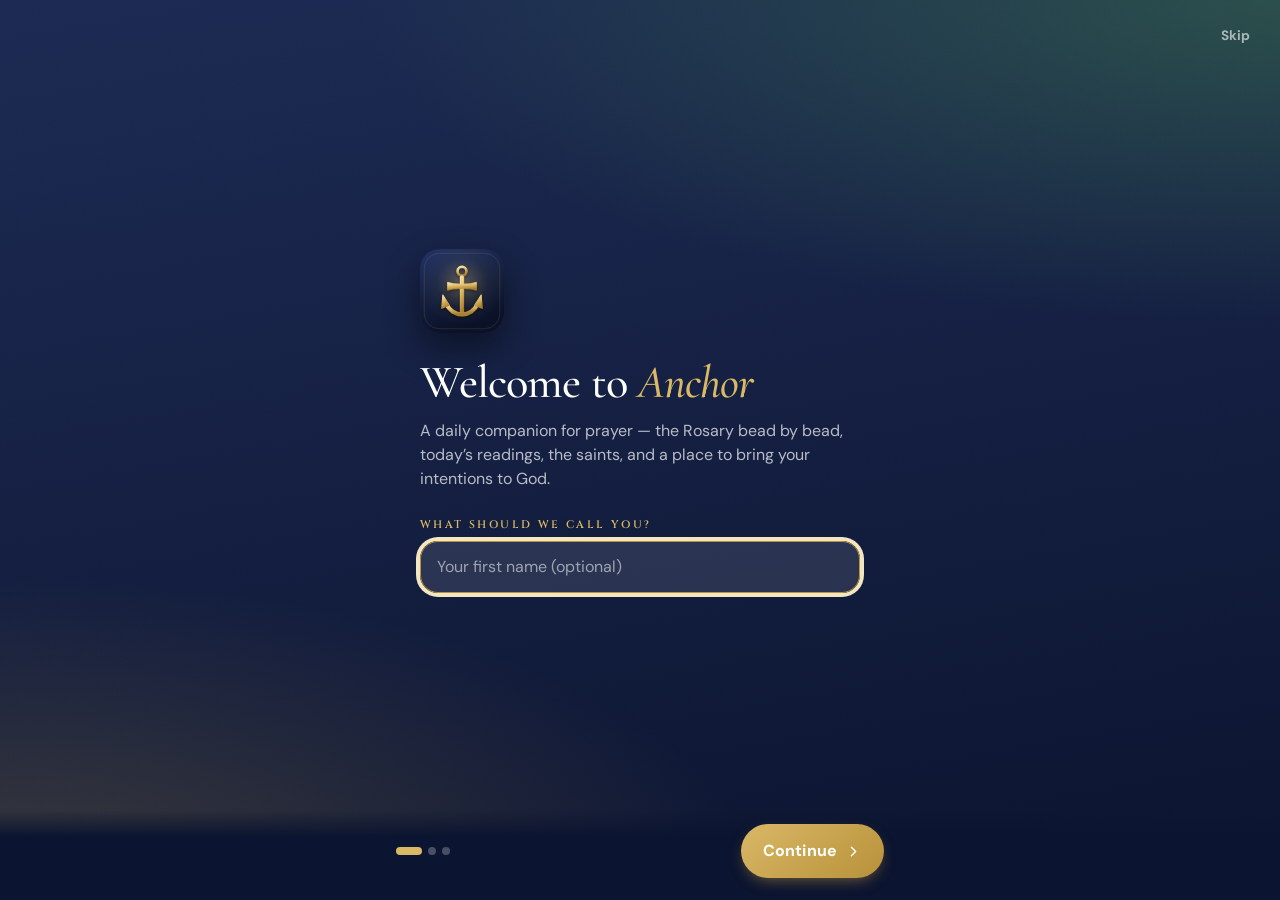
==== index.html @ fd314fd6 "Fix the bar" ====
<!DOCTYPE html>
<html lang="en" data-theme="auto" data-size="m" data-lit="green">
<head>
<meta charset="UTF-8" />
<meta name="viewport" content="width=device-width, initial-scale=1, viewport-fit=cover" />
<meta name="theme-color" content="#14203f" />
<title>Anchor — Catholic Prayer Companion</title>
<meta name="description" content="Your daily Catholic prayer companion — the guided Rosary, today’s Mass readings, saints, Lectio Divina, a prayer journal, and Ask Anchor." />

<!-- Google tag (gtag.js) -->
<script async src="https://www.googletagmanager.com/gtag/js?id=G-GZC18324HL"></script>
<script>
  window.dataLayer = window.dataLayer || [];
  function gtag(){dataLayer.push(arguments);}
  gtag('js', new Date());

  gtag('config', 'G-GZC18324HL');
</script>

<!-- Apply saved theme before first paint (no flash) -->
<script>
  (function () {
    try {
      var g = function (k) { var v = localStorage.getItem('anchor:' + k); return v ? JSON.parse(v) : null; };
      var r = document.documentElement;
      var legacyDark = localStorage.getItem('darkMode');
      r.dataset.theme = g('theme') || (legacyDark === 'true' ? 'dark' : 'auto');
      r.dataset.size = g('size') || 'm';
      r.dataset.lit = g('lastLit') || 'green';
    } catch (e) {}
    // Installed iPhone app: measure how far the viewport stops short of the screen bottom
    // (see --vp-gap in css/tokens.css). Large differences are the keyboard or landscape, not the strip.
    var fit = function () {
      // navigator.standalone exists only on iOS; Android's system bars would otherwise count as a gap.
      var gap = navigator.standalone === true ? screen.height - innerHeight : 0;
      document.documentElement.style.setProperty('--vp-gap', (gap > 0 && gap < 60 ? gap : 0) + 'px');
    };
    fit();
    addEventListener('resize', fit);
  })();
</script>

<!-- PWA -->
<link rel="manifest" href="manifest.json" />
<meta name="apple-mobile-web-app-capable" content="yes" />
<meta name="mobile-web-app-capable" content="yes" />
<meta name="apple-mobile-web-app-status-bar-style" content="black-translucent" />
<meta name="apple-mobile-web-app-title" content="Anchor" />
<link rel="apple-touch-icon" href="icons/apple-touch-icon.png" />
<link rel="icon" href="icons/favicon.svg" type="image/svg+xml" />
<link rel="icon" href="icons/favicon-32.png" type="image/png" sizes="32x32" />

<!-- Open Graph -->
<meta property="og:type" content="website" />
<meta property="og:title" content="Anchor — Catholic Prayer Companion" />
<meta property="og:description" content="Pray the Rosary bead by bead, read today’s Mass readings, meet the saints, and keep a prayer journal." />
<meta property="og:url" content="https://candycain5432.github.io/Anchor/" />
<meta property="og:image" content="https://candycain5432.github.io/Anchor/icons/og-image.jpg" />
<meta property="og:image:width" content="1200" />
<meta property="og:image:height" content="630" />
<meta property="og:image:alt" content="Anchor — a gold anchor-cross on navy, with the words Catholic Prayer Companion" />

<!-- Twitter Card -->
<meta name="twitter:card" content="summary_large_image" />
<meta name="twitter:title" content="Anchor — Catholic Prayer Companion" />
<meta name="twitter:description" content="Pray the Rosary bead by bead, read today’s Mass readings, meet the saints, and keep a prayer journal." />
<meta name="twitter:image" content="https://candycain5432.github.io/Anchor/icons/og-image.jpg" />

<link rel="preconnect" href="https://fonts.googleapis.com">
<link rel="preconnect" href="https://fonts.gstatic.com" crossorigin>
<link href="https://fonts.googleapis.com/css2?family=Cinzel:wght@500;600;700&family=Cormorant+Garamond:ital,wght@0,400;0,500;0,600;0,700;1,400;1,500&family=DM+Sans:opsz,wght@9..40,400;9..40,500;9..40,600;9..40,700;9..40,800&display=swap" rel="stylesheet">
<link rel="stylesheet" href="css/tokens.css" />
<link rel="stylesheet" href="css/app.css" />
<link rel="modulepreload" href="js/app.js" />
<link rel="modulepreload" href="js/screens/today.js" />
</head>
<body>
  <!-- Shared SVG paint servers -->
  <svg width="0" height="0" style="position:absolute" aria-hidden="true">
    <defs>
      <linearGradient id="ringGrad" x1="0" y1="0" x2="1" y2="1">
        <stop offset="0%" stop-color="#e6c77d"/><stop offset="100%" stop-color="#b8913a"/>
      </linearGradient>
      <radialGradient id="sealGold" cx="35%" cy="30%" r="80%">
        <stop offset="0%" stop-color="#f6e0a3"/><stop offset="55%" stop-color="#c9a449"/><stop offset="100%" stop-color="#8a6825"/>
      </radialGradient>
    </defs>
  </svg>

  <div class="app">
    <main>
      <section class="screen" data-screen="today" aria-label="Today"></section>
      <section class="screen" data-screen="pray" aria-label="Pray"></section>
      <section class="screen" data-screen="ask" aria-label="Ask Anchor"></section>
      <section class="screen" data-screen="journal" aria-label="Journal"></section>
      <section class="screen" data-screen="me" aria-label="Me"></section>
    </main>
    <nav class="tabbar" aria-label="Main"></nav>
  </div>

  <div class="sheet-wrap" id="sheet" aria-hidden="true">
    <div class="sheet-scrim"></div>
    <div class="sheet" role="dialog" aria-modal="true" aria-labelledby="sheet-title">
      <div class="sheet-grab" aria-hidden="true"></div>
      <div class="sheet-head">
        <button class="icon-btn sheet-back" aria-label="Back" hidden></button>
        <h2 class="sheet-title" id="sheet-title"></h2>
        <button class="icon-btn sheet-close" aria-label="Close"></button>
      </div>
      <div class="sheet-body"></div>
      <div class="sheet-foot" hidden></div>
    </div>
  </div>

  <div class="toast" id="toast" role="status" aria-live="polite"></div>

  <noscript><p style="padding:24px;text-align:center;font-family:sans-serif">Anchor needs JavaScript to run.</p></noscript>

  <script type="module" src="js/app.js"></script>
</body>
</html>
---- css/tokens.css ----
/* ==========================================================================
   Anchor design tokens
   Light / dark themes, liturgical colors, type scale.
   ========================================================================== */

:root {
  /* Brand */
  --navy:        #14203f;
  --navy-2:      #1d2c56;
  --gold:        #b8913a;
  --gold-2:      #d9b866;
  --gold-3:      #f3e6c3;

  /* Surfaces (light) */
  --bg:          #f4efe4;
  --surface:     #fffdf8;
  --surface-2:   #f3ede1;
  --surface-3:   #ebe3d3;
  --ink:         #1f1d1a;
  --ink-2:       #5c574d;
  --ink-3:       #948d80;
  --line:        #e5ddcc;
  --line-2:      #d8ceb9;
  --on-accent:   #ffffff;

  --shadow-1: 0 1px 2px rgba(20,32,63,.06), 0 2px 8px rgba(20,32,63,.05);
  --shadow-2: 0 4px 14px rgba(20,32,63,.08), 0 12px 32px rgba(20,32,63,.08);
  --shadow-3: 0 18px 50px rgba(20,32,63,.22);

  /* Liturgical color (overridden by [data-lit]) */
  --lit:       #3f7d4e;
  --lit-soft:  rgba(63,125,78,.14);
  --lit-name:  'Green';

  /* Type */
  --scale: 1;
  --font-display: 'Cormorant Garamond', 'Iowan Old Style', Georgia, serif;
  --font-ui: 'DM Sans', -apple-system, BlinkMacSystemFont, 'Segoe UI', sans-serif;
  --font-caps: 'Cinzel', 'Cormorant Garamond', Georgia, serif;

  /* Shape & motion */
  --r-sm: 12px;
  --r-md: 18px;
  --r-lg: 26px;
  --r-xl: 34px;
  --ease: cubic-bezier(.2,.8,.2,1);
  --spring: cubic-bezier(.34,1.56,.64,1);
  --dur: .32s;

  --safe-top: env(safe-area-inset-top, 0px);
  /* Deliberately 0: reserving the iPhone home-indicator inset floated the tab bar
     and sheets ~34px up with dead space beneath. Content sits flush to the bottom. */
  --safe-bottom: 0px;
  /* iOS home-screen apps can end the layout viewport above the screen's bottom edge,
     leaving the home-indicator strip uncovered. index.html measures that shortfall into
     --vp-gap; full-screen layers extend down by it (--below is the matching negative inset). */
  --vp-gap: 0px;
  --below: calc(-1 * var(--vp-gap));
  --nav-h: 84px;

  /* Paper grain, used on heroes and the page background */
  --grain: url("data:image/svg+xml,%3Csvg xmlns='http://www.w3.org/2000/svg' width='160' height='160'%3E%3Cfilter id='n'%3E%3CfeTurbulence type='fractalNoise' baseFrequency='.85' numOctaves='3' stitchTiles='stitch'/%3E%3CfeColorMatrix values='0 0 0 0 0 0 0 0 0 0 0 0 0 0 0 0 0 0 .55 0'/%3E%3C/filter%3E%3Crect width='100%25' height='100%25' filter='url(%23n)' opacity='.5'/%3E%3C/svg%3E");

  color-scheme: light;
}

/* ---------- Dark theme ---------- */
:root[data-theme="dark"] {
  --bg:        #0a0f1e;
  --surface:   #131a30;
  --surface-2: #19223d;
  --surface-3: #212c4c;
  --ink:       #f1ece0;
  --ink-2:     #b0b5c7;
  --ink-3:     #727a96;
  --line:      #222c4a;
  --line-2:    #2d3960;
  --gold:      #d4af5a;
  --gold-2:    #e6c77d;
  --gold-3:    rgba(212,175,90,.16);
  --shadow-1: 0 1px 2px rgba(0,0,0,.4);
  --shadow-2: 0 6px 22px rgba(0,0,0,.45);
  --shadow-3: 0 18px 60px rgba(0,0,0,.6);
  color-scheme: dark;
}
@media (prefers-color-scheme: dark) {
  :root[data-theme="auto"] {
    --bg:        #0a0f1e;
    --surface:   #131a30;
    --surface-2: #19223d;
    --surface-3: #212c4c;
    --ink:       #f1ece0;
    --ink-2:     #b0b5c7;
    --ink-3:     #727a96;
    --line:      #222c4a;
    --line-2:    #2d3960;
    --gold:      #d4af5a;
    --gold-2:    #e6c77d;
    --gold-3:    rgba(212,175,90,.16);
    --shadow-1: 0 1px 2px rgba(0,0,0,.4);
    --shadow-2: 0 6px 22px rgba(0,0,0,.45);
    --shadow-3: 0 18px 60px rgba(0,0,0,.6);
    color-scheme: dark;
  }
}

/* ---------- Liturgical colors (vestment color of the day) ---------- */
:root[data-lit="green"]  { --lit: #3f7d4e; --lit-soft: rgba(63,125,78,.15); }
:root[data-lit="violet"] { --lit: #6d4f9e; --lit-soft: rgba(109,79,158,.16); }
:root[data-lit="rose"]   { --lit: #c46b8d; --lit-soft: rgba(196,107,141,.16); }
:root[data-lit="white"]  { --lit: #c9a449; --lit-soft: rgba(201,164,73,.18); }
:root[data-lit="red"]    { --lit: #b03a43; --lit-soft: rgba(176,58,67,.15); }

/* ---------- Text size ---------- */
:root[data-size="s"]  { --scale: .92; }
:root[data-size="m"]  { --scale: 1; }
:root[data-size="l"]  { --scale: 1.1; }
:root[data-size="xl"] { --scale: 1.22; }

html { font-size: calc(16px * var(--scale)); }

@media (prefers-reduced-motion: reduce) {
  :root { --dur: .01s; }
  *, *::before, *::after { animation-duration: .01s !important; animation-iteration-count: 1 !important; transition-duration: .01s !important; }
}
---- css/app.css ----
/* ==========================================================================
   Anchor — components
   ========================================================================== */

* { box-sizing: border-box; -webkit-tap-highlight-color: transparent; }
html, body { margin: 0; height: 100%; }
html { background: var(--bg); }
body {
  font-family: var(--font-ui);
  font-size: 1rem;
  line-height: 1.5;
  color: var(--ink);
  background: var(--bg);
  -webkit-font-smoothing: antialiased;
  -moz-osx-font-smoothing: grayscale;
  overflow: hidden;
  overscroll-behavior: none;
}
body::before {
  content: '';
  position: fixed; inset: 0 0 var(--below);
  background-image: var(--grain);
  opacity: .35;
  mix-blend-mode: multiply;
  pointer-events: none;
  z-index: 0;
}
:root[data-theme="dark"] body::before { mix-blend-mode: screen; opacity: .06; }
@media (prefers-color-scheme: dark) { :root[data-theme="auto"] body::before { mix-blend-mode: screen; opacity: .06; } }

button, input, textarea, select { font: inherit; color: inherit; }
button { cursor: pointer; }
a { color: var(--gold); }
:focus-visible { outline: 2.5px solid var(--gold); outline-offset: 2px; border-radius: 8px; }
.sr-only { position: absolute; width: 1px; height: 1px; overflow: hidden; clip: rect(0 0 0 0); white-space: nowrap; }
[hidden] { display: none !important; }

/* ---------- App frame ---------- */
.app {
  /* Fixed rather than in-flow so it can reach into the iOS home-indicator strip (--vp-gap). */
  position: fixed; top: 0; left: 0; right: 0; bottom: var(--below);
  max-width: 560px;
  margin: 0 auto;
  overflow: hidden;
  z-index: 1;
}
@media (min-width: 600px) {
  .app { box-shadow: 0 0 0 1px var(--line), var(--shadow-3); }
}

.screen {
  position: absolute; inset: 0;
  overflow-y: auto; overflow-x: hidden;
  -webkit-overflow-scrolling: touch;
  scrollbar-width: none;
  padding-bottom: calc(var(--nav-h) + var(--safe-bottom) + 28px);
  opacity: 0; visibility: hidden;
  transform: translateY(8px);
  transition: opacity var(--dur) var(--ease), transform var(--dur) var(--ease), visibility 0s var(--dur);
}
.screen::-webkit-scrollbar { display: none; }
.screen.active {
  opacity: 1; visibility: visible; transform: none;
  transition: opacity var(--dur) var(--ease), transform var(--dur) var(--ease), visibility 0s;
}
.screen[data-screen="ask"] { padding-bottom: 0; overflow: hidden; display: flex; flex-direction: column; }

.page { padding: 18px 18px 0; position: relative; }
.stagger > * { opacity: 0; transform: translateY(10px); animation: rise .5s var(--ease) forwards; }
.stagger > *:nth-child(1) { animation-delay: .02s; }
.stagger > *:nth-child(2) { animation-delay: .07s; }
.stagger > *:nth-child(3) { animation-delay: .12s; }
.stagger > *:nth-child(4) { animation-delay: .17s; }
.stagger > *:nth-child(5) { animation-delay: .22s; }
.stagger > *:nth-child(6) { animation-delay: .27s; }
.stagger > *:nth-child(7) { animation-delay: .32s; }
.stagger > *:nth-child(n+8) { animation-delay: .36s; }
@keyframes rise { to { opacity: 1; transform: none; } }

/* ---------- Hero ---------- */
.hero {
  position: relative;
  color: #fff;
  padding: calc(var(--safe-top) + 18px) 22px 30px;
  background:
    radial-gradient(120% 90% at 100% 0%, color-mix(in srgb, var(--lit) 55%, transparent) 0%, transparent 55%),
    radial-gradient(90% 80% at 0% 100%, rgba(201,164,73,.18) 0%, transparent 60%),
    linear-gradient(165deg, var(--navy-2) 0%, var(--navy) 70%);
  border-radius: 0 0 var(--r-xl) var(--r-xl);
  overflow: hidden;
  box-shadow: 0 14px 34px -14px rgba(20,32,63,.55);
}
.hero::before {
  content: ''; position: absolute; inset: 0;
  background-image: var(--grain); opacity: .22; mix-blend-mode: overlay; pointer-events: none;
}
.hero::after { /* faint rose-window circle */
  content: ''; position: absolute; width: 300px; height: 300px; right: -110px; top: -120px;
  border-radius: 50%;
  border: 1px solid rgba(255,255,255,.08);
  box-shadow: 0 0 0 26px rgba(255,255,255,.025), 0 0 0 54px rgba(255,255,255,.02);
  pointer-events: none;
}
.hero > * { position: relative; z-index: 1; }
.hero-compact { padding-bottom: 22px; }

/* Missal ribbon in the day's liturgical color */
.ribbon {
  position: absolute !important; top: 0; right: 30px; z-index: 2 !important;
  width: 16px; height: calc(var(--safe-top) + 64px);
  background: linear-gradient(90deg, color-mix(in srgb, var(--lit) 80%, #000) 0%, var(--lit) 45%, color-mix(in srgb, var(--lit) 80%, #000) 100%);
  clip-path: polygon(0 0, 100% 0, 100% 100%, 50% 82%, 0 100%);
  box-shadow: 0 4px 10px rgba(0,0,0,.3);
  animation: ribbon-drop .9s var(--spring) both;
  transform-origin: top;
}
@keyframes ribbon-drop { from { transform: scaleY(0); } }

.hero-top { display: flex; align-items: center; justify-content: space-between; gap: 12px; margin-bottom: 18px; padding-right: 30px; }
.eyebrow {
  font-family: var(--font-caps);
  font-size: .68rem; font-weight: 600;
  letter-spacing: .22em; text-transform: uppercase;
  color: var(--gold-2);
}
.hero .eyebrow { color: rgba(233,203,135,.92); }
.hero-title {
  font-family: var(--font-display);
  font-weight: 500;
  font-size: 2.6rem; line-height: 1.02;
  letter-spacing: -.02em;
  margin: 0 0 8px;
}
.hero-title em { font-style: italic; color: var(--gold-2); }
.hero-sub { margin: 0; font-size: .92rem; color: rgba(255,255,255,.66); }
.hero-day {
  display: flex; flex-wrap: wrap; align-items: center; gap: 8px; margin-top: 14px;
}
.pill {
  display: inline-flex; align-items: center; gap: 7px;
  padding: 6px 12px; border-radius: 999px;
  font-size: .74rem; font-weight: 600; letter-spacing: .02em;
  background: rgba(255,255,255,.1); border: 1px solid rgba(255,255,255,.16);
  color: rgba(255,255,255,.9);
  backdrop-filter: blur(8px); -webkit-backdrop-filter: blur(8px);
}
.pill .dot { width: 8px; height: 8px; border-radius: 50%; background: var(--lit); box-shadow: 0 0 0 2px rgba(255,255,255,.25); }
.hero-actions { display: flex; gap: 8px; }
.hero-btn {
  display: inline-flex; align-items: center; justify-content: center; gap: 6px;
  min-width: 40px; height: 40px; padding: 0 12px; border-radius: 999px;
  background: rgba(255,255,255,.1); border: 1px solid rgba(255,255,255,.16);
  color: #fff; font-size: .82rem; font-weight: 700;
  transition: transform .15s var(--ease), background .2s;
}
.hero-btn:active { transform: scale(.94); }
.hero-btn svg { width: 18px; height: 18px; }
.hero-btn.flame { color: #ffd38a; }

/* ---------- Section labels ---------- */
.section-head { display: flex; align-items: baseline; justify-content: space-between; margin: 26px 4px 12px; }
.section-title { font-family: var(--font-display); font-size: 1.45rem; font-weight: 600; margin: 0; letter-spacing: -.01em; }
.section-link { background: none; border: 0; color: var(--gold); font-weight: 700; font-size: .8rem; padding: 4px; }

/* ---------- Cards ---------- */
.card {
  background: var(--surface);
  border: 1px solid var(--line);
  border-radius: var(--r-lg);
  padding: 20px;
  box-shadow: var(--shadow-1);
  margin-bottom: 14px;
  position: relative;
}
.card-label {
  display: flex; align-items: center; gap: 8px;
  font-family: var(--font-caps);
  font-size: .66rem; font-weight: 700; letter-spacing: .2em; text-transform: uppercase;
  color: var(--gold);
  margin-bottom: 12px;
}
.card-label::before { content: '✦'; font-size: .7rem; }
.card-label .spacer { flex: 1; }
.card-actions { display: flex; gap: 8px; margin-top: 14px; flex-wrap: wrap; }
.serif { font-family: var(--font-display); }
.muted { color: var(--ink-2); }
.faint { color: var(--ink-3); }
.small { font-size: .82rem; }

/* Now card */
.now-card {
  display: flex; align-items: center; gap: 16px;
  padding: 18px;
  background:
    radial-gradient(120% 140% at 0% 0%, var(--lit-soft) 0%, transparent 60%),
    var(--surface);
  border: 1px solid color-mix(in srgb, var(--lit) 30%, var(--line));
  cursor: pointer;
  margin-top: -2px;
  transition: transform .18s var(--ease);
}
.now-card:active { transform: scale(.985); }
.now-icon {
  flex: none; width: 56px; height: 56px; border-radius: 18px;
  display: grid; place-items: center; color: #fff;
  background: linear-gradient(145deg, var(--gold-2), var(--gold));
  box-shadow: 0 8px 20px -6px rgba(184,145,58,.6), inset 0 1px 0 rgba(255,255,255,.4);
}
.now-icon svg { width: 28px; height: 28px; }
.now-body { flex: 1; min-width: 0; }
.now-kicker { font-size: .7rem; font-weight: 700; letter-spacing: .14em; text-transform: uppercase; color: var(--lit); }
:root[data-lit="white"] .now-kicker { color: var(--gold); }
.now-title { font-family: var(--font-display); font-size: 1.45rem; font-weight: 600; line-height: 1.1; margin: 2px 0 2px; }
.now-sub { font-size: .84rem; color: var(--ink-2); }
.now-go {
  flex: none; width: 42px; height: 42px; border-radius: 50%;
  display: grid; place-items: center;
  background: var(--navy); color: #fff;
}
:root[data-theme="dark"] .now-go { background: var(--gold); color: var(--navy); }
.now-go svg { width: 18px; height: 18px; }

/* Rule ring */
.rule-card { display: grid; grid-template-columns: auto 1fr; gap: 18px; align-items: center; }
.ring { width: 104px; height: 104px; position: relative; }
.ring svg { width: 100%; height: 100%; transform: rotate(-90deg); }
.ring .track { stroke: var(--surface-3); }
.ring .fill { stroke: url(#ringGrad); stroke-linecap: round; transition: stroke-dashoffset 1s var(--ease); }
.ring-label { position: absolute; inset: 0; display: grid; place-items: center; text-align: center; }
.ring-num { font-family: var(--font-display); font-size: 2rem; font-weight: 600; line-height: 1; }
.ring-of { font-size: .68rem; color: var(--ink-3); font-weight: 600; letter-spacing: .06em; text-transform: uppercase; }
.rule-list { display: flex; flex-direction: column; gap: 4px; min-width: 0; }
.rule-item {
  display: flex; align-items: center; gap: 10px;
  background: none; border: 0; padding: 6px 4px; border-radius: 10px; text-align: left;
  font-size: .9rem; color: var(--ink);
}
.rule-item:active { background: var(--surface-2); }
.rule-check {
  flex: none; width: 22px; height: 22px; border-radius: 50%;
  border: 1.6px solid var(--line-2);
  display: grid; place-items: center; color: transparent;
  transition: all .3s var(--spring);
}
.rule-check svg { width: 13px; height: 13px; }
.rule-item.done .rule-check { background: var(--gold); border-color: var(--gold); color: #fff; transform: scale(1.06); }
.rule-item.done .rule-name { color: var(--ink-3); text-decoration: line-through; text-decoration-color: var(--line-2); }
.rule-name { flex: 1; overflow: hidden; text-overflow: ellipsis; white-space: nowrap; }

/* Verse card */
.verse-card {
  background: linear-gradient(160deg, var(--surface) 0%, color-mix(in srgb, var(--gold-3) 40%, var(--surface)) 100%);
  border-color: color-mix(in srgb, var(--gold) 35%, var(--line));
  overflow: hidden;
}
.verse-card::before {
  content: '\201C'; position: absolute; top: -18px; left: 10px;
  font-family: var(--font-display); font-size: 9rem; line-height: 1;
  color: var(--gold); opacity: .1; pointer-events: none;
}
.verse-text {
  font-family: var(--font-display); font-style: italic; font-weight: 500;
  font-size: 1.38rem; line-height: 1.45; margin: 0 0 10px; position: relative;
}
.verse-cite { font-size: .78rem; font-weight: 700; letter-spacing: .06em; color: var(--ink-2); text-align: right; }

.reflect-text { font-family: var(--font-display); font-size: 1.2rem; line-height: 1.6; margin: 0; font-weight: 500; }

/* Saint card */
.saint-card { display: flex; gap: 16px; align-items: stretch; padding: 0; overflow: hidden; cursor: pointer; }
.saint-art {
  flex: none; width: 108px; min-height: 130px;
  background: linear-gradient(160deg, var(--navy-2), var(--navy));
  position: relative; display: grid; place-items: center;
}
.saint-art img { position: absolute; inset: 0; width: 100%; height: 100%; object-fit: cover; opacity: 0; transition: opacity .6s; }
.saint-art img.loaded { opacity: 1; }
.saint-art .glyph { font-size: 2.6rem; color: var(--gold-2); text-shadow: 0 0 24px rgba(217,184,102,.6); }
.saint-art::after { content: ''; position: absolute; inset: 0; box-shadow: inset -20px 0 30px -20px rgba(0,0,0,.3); }
.saint-body { padding: 16px 16px 16px 0; flex: 1; min-width: 0; display: flex; flex-direction: column; justify-content: center; }
.saint-name { font-family: var(--font-display); font-size: 1.45rem; font-weight: 600; line-height: 1.12; margin: 0 0 4px; }
.saint-quote { font-family: var(--font-display); font-style: italic; font-size: 1.02rem; color: var(--ink-2); margin: 6px 0 0; line-height: 1.4; }

/* Readings */
.reading { border-top: 1px solid var(--line); }
.reading:first-of-type { border-top: 0; }
.reading-head {
  width: 100%; display: flex; align-items: center; gap: 12px;
  background: none; border: 0; padding: 12px 0; text-align: left;
}
.reading-head .t { font-weight: 700; font-size: .92rem; }
.reading-head .c { font-size: .78rem; color: var(--gold); font-weight: 600; }
.reading-head .chev { margin-left: auto; width: 18px; height: 18px; color: var(--ink-3); transition: transform .25s var(--ease); }
.reading.open .chev { transform: rotate(90deg); }
.reading-body { display: none; padding-bottom: 14px; }
.reading.open .reading-body { display: block; animation: rise .35s var(--ease) both; }
.reading-text { font-family: var(--font-display); font-size: 1.15rem; line-height: 1.7; margin: 0 0 12px; }

/* Week strip */
.week { display: flex; gap: 10px; overflow-x: auto; margin: 0 -18px 14px; padding: 2px 18px 6px; scroll-padding-inline: 18px; scrollbar-width: none; scroll-snap-type: x proximity; }
.week::after, .chips.scroll::after { content: ''; flex: 0 0 8px; }
.week::-webkit-scrollbar { display: none; }
.day-chip {
  flex: none; width: 132px; scroll-snap-align: start;
  background: var(--surface); border: 1px solid var(--line); border-radius: var(--r-md);
  padding: 12px; position: relative; overflow: hidden; box-shadow: var(--shadow-1);
}
.day-chip::before { content: ''; position: absolute; left: 0; top: 0; bottom: 0; width: 4px; background: var(--c, var(--line-2)); }
.day-chip .d { font-size: .68rem; font-weight: 700; letter-spacing: .12em; text-transform: uppercase; color: var(--ink-3); }
.day-chip .n { font-family: var(--font-display); font-size: 1.02rem; font-weight: 600; line-height: 1.2; margin-top: 4px; display: -webkit-box; -webkit-line-clamp: 3; -webkit-box-orient: vertical; overflow: hidden; }
.day-chip .r { font-size: .7rem; color: var(--ink-2); margin-top: 4px; }
.day-chip.today { border-color: var(--gold); }

/* Churches */
.church { display: flex; align-items: center; gap: 12px; padding: 10px 0; border-top: 1px dashed var(--line); }
.church:first-child { border-top: 0; }
.church .nm { flex: 1; min-width: 0; font-weight: 600; font-size: .9rem; }
.church .ad { font-size: .76rem; color: var(--ink-3); white-space: nowrap; overflow: hidden; text-overflow: ellipsis; }
.church .mi { font-size: .78rem; color: var(--ink-2); font-weight: 600; }
.church-links { display: flex; gap: 6px; }

/* ---------- Buttons ---------- */
.btn {
  display: inline-flex; align-items: center; justify-content: center; gap: 8px;
  padding: 11px 18px; border-radius: 999px; border: 0;
  font-size: .88rem; font-weight: 700; letter-spacing: .01em;
  transition: transform .15s var(--ease), box-shadow .2s, background .2s;
  white-space: nowrap;
}
.btn:active { transform: scale(.96); }
.btn:disabled { opacity: .45; pointer-events: none; }
.btn svg { width: 17px; height: 17px; }
.btn-primary { background: linear-gradient(140deg, var(--gold-2), var(--gold)); color: #fff; box-shadow: 0 6px 16px -6px rgba(184,145,58,.7); }
.btn-dark { background: var(--navy); color: #fff; }
:root[data-theme="dark"] .btn-dark { background: var(--surface-3); }
.btn-soft { background: var(--surface-2); color: var(--ink); border: 1px solid var(--line); }
.btn-danger { background: #b03a43; color: #fff; box-shadow: 0 6px 16px -8px rgba(176,58,67,.8); }
.btn-ghost { background: transparent; color: var(--ink-2); }
.btn-sm { padding: 7px 13px; font-size: .78rem; }
.btn-block { width: 100%; }
.btn-lg { padding: 15px 22px; font-size: 1rem; }

.icon-btn {
  width: 40px; height: 40px; border-radius: 50%;
  display: inline-grid; place-items: center;
  background: var(--surface-2); border: 1px solid var(--line); color: var(--ink-2);
  transition: transform .15s var(--ease);
  flex: none;
}
.icon-btn:active { transform: scale(.92); }
.icon-btn svg { width: 18px; height: 18px; }
.icon-btn.on { color: var(--gold); }

/* Chips & segmented */
.chips { display: flex; gap: 8px; flex-wrap: wrap; }
.chips.scroll { flex-wrap: nowrap; overflow-x: auto; margin: 0 -18px; padding: 2px 18px 4px; scroll-padding-inline: 18px; scrollbar-width: none; }
.chips.scroll::-webkit-scrollbar { display: none; }
.chip {
  flex: none; padding: 8px 14px; border-radius: 999px;
  background: var(--surface); border: 1px solid var(--line);
  font-size: .82rem; font-weight: 600; color: var(--ink);
  box-shadow: var(--shadow-1);
}
.chip.active { background: var(--navy); color: #fff; border-color: var(--navy); }
:root[data-theme="dark"] .chip.active { background: var(--gold); color: var(--navy); border-color: var(--gold); }

.seg {
  display: flex; padding: 4px; gap: 4px;
  background: var(--surface-2); border: 1px solid var(--line); border-radius: 999px;
}
.seg button {
  flex: 1; border: 0; background: none; padding: 8px 10px; border-radius: 999px;
  font-size: .82rem; font-weight: 700; color: var(--ink-2);
  transition: background .2s, color .2s, box-shadow .2s;
}
.seg button.active { background: var(--surface); color: var(--ink); box-shadow: var(--shadow-1); }
.seg-hero { background: rgba(255,255,255,.08); border-color: rgba(255,255,255,.14); margin-top: 18px; }
.seg-hero button { color: rgba(255,255,255,.7); }
.seg-hero button.active { background: #fff; color: var(--navy); }

/* Switch */
.switch { position: relative; width: 50px; height: 30px; flex: none; }
.switch input { position: absolute; opacity: 0; inset: 0; margin: 0; cursor: pointer; z-index: 1; }
.switch span { position: absolute; inset: 0; border-radius: 999px; background: var(--line-2); transition: background .25s; }
.switch span::after {
  content: ''; position: absolute; top: 3px; left: 3px; width: 24px; height: 24px; border-radius: 50%;
  background: #fff; box-shadow: 0 2px 6px rgba(0,0,0,.2); transition: transform .3s var(--spring);
}
.switch input:checked + span { background: var(--gold); }
.switch input:checked + span::after { transform: translateX(20px); }
.switch input:focus-visible + span { outline: 2.5px solid var(--gold); outline-offset: 2px; }

/* Inputs */
.field {
  width: 100%; padding: 13px 16px; border-radius: var(--r-md);
  background: var(--surface); border: 1px solid var(--line);
  font-size: 1rem; outline: none; transition: border-color .2s, box-shadow .2s;
}
.field:focus { border-color: var(--gold); box-shadow: 0 0 0 4px var(--gold-3); }
textarea.field { resize: none; line-height: 1.5; min-height: 90px; }
.field-hero { background: rgba(255,255,255,.1); border-color: rgba(255,255,255,.2); color: #fff; }
.field-hero::placeholder { color: rgba(255,255,255,.55); }
.search { position: relative; }
.search svg { position: absolute; left: 14px; top: 50%; translate: 0 -50%; width: 18px; height: 18px; color: var(--ink-3); pointer-events: none; }
.search .field { padding-left: 42px; }
input[type="time"].field, input[type="date"].field { padding: 8px 12px; width: auto; font-size: .9rem; }

/* Rows (lists / settings) */
.list { background: var(--surface); border: 1px solid var(--line); border-radius: var(--r-lg); overflow: hidden; box-shadow: var(--shadow-1); margin-bottom: 14px; }
.row {
  width: 100%; display: flex; align-items: center; gap: 14px;
  padding: 14px 16px; background: none; border: 0; border-top: 1px solid var(--line);
  text-align: left; color: var(--ink);
}
.row:first-child { border-top: 0; }
a.row { text-decoration: none; }
button.row:active, a.row:active, .row.tap:active { background: var(--surface-2); }
.row-icon {
  flex: none; width: 40px; height: 40px; border-radius: 13px;
  display: grid; place-items: center; font-size: 1.25rem;
  background: var(--surface-2);
}
.row-icon svg { width: 20px; height: 20px; color: var(--gold); }
.row-main { flex: 1; min-width: 0; }
.row-title { font-weight: 600; font-size: .95rem; }
.row-sub { font-size: .8rem; color: var(--ink-3); margin-top: 1px; }
.row-end { flex: none; color: var(--ink-3); display: flex; align-items: center; gap: 8px; }
.row-end svg { width: 18px; height: 18px; }
.list-label { font-family: var(--font-caps); font-size: .66rem; font-weight: 700; letter-spacing: .2em; text-transform: uppercase; color: var(--ink-3); margin: 22px 6px 8px; }

/* ---------- Pray ---------- */
.guide-grid { display: grid; grid-template-columns: 1fr 1fr; gap: 12px; margin-bottom: 14px; }
.guide {
  position: relative; text-align: left; overflow: hidden;
  border: 1px solid var(--line); border-radius: var(--r-lg);
  background: var(--surface); padding: 16px; min-height: 148px;
  display: flex; flex-direction: column; justify-content: space-between;
  box-shadow: var(--shadow-1);
  transition: transform .18s var(--ease);
}
.guide:active { transform: scale(.97); }
.guide .gi {
  width: 44px; height: 44px; border-radius: 14px;
  display: grid; place-items: center;
  background: color-mix(in srgb, var(--gold) 12%, var(--surface)); color: var(--gold);
}
.guide .gi svg { width: 24px; height: 24px; }
.guide.feature .gi { background: rgba(255,255,255,.14); color: var(--gold-2); }
.guide .gt { font-family: var(--font-display); font-size: 1.28rem; font-weight: 600; line-height: 1.1; margin-top: 10px; }
.guide .gs { font-size: .78rem; color: var(--ink-3); margin-top: 3px; }
.guide .badge { position: absolute; top: 12px; right: 12px; }
.guide.feature {
  grid-column: span 2; min-height: 170px; color: #fff; border: 0;
  background:
    radial-gradient(100% 120% at 100% 0%, color-mix(in srgb, var(--lit) 60%, transparent), transparent 60%),
    linear-gradient(150deg, var(--navy-2), var(--navy));
}
.guide.feature .gs { color: rgba(255,255,255,.65); }
.guide.feature .gt { font-size: 1.7rem; }
.guide.feature::after {
  content: ''; position: absolute; right: -30px; bottom: -40px; width: 170px; height: 170px;
  background: radial-gradient(circle, transparent 54%, rgba(217,184,102,.5) 55%, rgba(217,184,102,.5) 57%, transparent 58%);
  -webkit-mask: repeating-conic-gradient(#000 0 4deg, transparent 4deg 9deg);
          mask: repeating-conic-gradient(#000 0 4deg, transparent 4deg 9deg);
  opacity: .8;
}
.badge {
  display: inline-flex; align-items: center; gap: 4px;
  padding: 3px 9px; border-radius: 999px; font-size: .68rem; font-weight: 800; letter-spacing: .04em;
  background: var(--gold-3); color: var(--gold);
}
.guide.feature .badge { background: rgba(255,255,255,.15); color: #fff; }
.badge.done { background: var(--gold); color: #fff; }

.progress { height: 6px; border-radius: 999px; background: var(--surface-3); overflow: hidden; }
.progress > i { display: block; height: 100%; background: linear-gradient(90deg, var(--gold-2), var(--gold)); border-radius: inherit; transition: width .6s var(--ease); }
.dots { display: flex; gap: 5px; }
.dots i { width: 9px; height: 9px; border-radius: 50%; background: var(--surface-3); border: 1px solid var(--line-2); }
.dots i.on { background: var(--gold); border-color: var(--gold); }
.dots i.today { box-shadow: 0 0 0 3px var(--gold-3); }

/* Prayer reader */
.prayer {
  text-align: center; padding: 6px 4px 18px;
}
.prayer-orn { color: var(--gold); letter-spacing: .5em; font-size: .8rem; margin: 6px 0 18px; }
.prayer p {
  font-family: var(--font-display); font-size: calc(1.24rem * var(--reader, 1)); line-height: 1.7;
  margin: 0 0 1.1em; font-weight: 500;
}
.prayer .vr { color: var(--gold); font-weight: 700; }
.card.prayer { padding: 20px 18px 6px; }
.prayer-tools { display: flex; justify-content: center; gap: 8px; margin-top: 4px; }

/* Saints */
.row-icon.mono {
  font-family: var(--font-display); font-size: 1.45rem; font-weight: 600; line-height: 1;
  color: var(--gold); background: color-mix(in srgb, var(--gold) 12%, var(--surface));
  border: 1px solid color-mix(in srgb, var(--gold) 28%, transparent);
}
.link { display: inline-block; padding: 10px 0; font-weight: 600; }
.tag { display: inline-block; padding: 2px 8px; border-radius: 999px; background: var(--surface-2); border: 1px solid var(--line); font-size: .7rem; color: var(--ink-2); margin: 2px 4px 0 0; }
.saint-hero-img { width: 100%; max-height: 300px; object-fit: cover; border-radius: var(--r-md); margin-bottom: 14px; background: var(--surface-2); }

/* ---------- Bottom tab bar ---------- */
.tabbar {
  position: fixed; left: 50%; bottom: calc(var(--safe-bottom) + 12px + var(--below)); translate: -50% 0;
  width: min(calc(100% - 24px), 520px);
  height: 68px;
  display: flex; align-items: center; justify-content: space-around;
  padding: 0 6px;
  background: color-mix(in srgb, var(--surface) 82%, transparent);
  backdrop-filter: blur(22px) saturate(1.4); -webkit-backdrop-filter: blur(22px) saturate(1.4);
  border: 1px solid var(--line);
  border-radius: 26px;
  box-shadow: var(--shadow-2);
  z-index: 40;
}
.tab {
  flex: 1; height: 100%; border: 0; background: none;
  display: flex; flex-direction: column; align-items: center; justify-content: center; gap: 3px;
  color: var(--ink-3); font-size: .66rem; font-weight: 700; letter-spacing: .02em;
  position: relative; transition: color .2s;
}
.tab svg { width: 23px; height: 23px; transition: transform .3s var(--spring); }
.tab.active { color: var(--ink); }
.tab.active svg { transform: translateY(-1px) scale(1.06); color: var(--gold); }
.tab.active::after { content: ''; position: absolute; bottom: 7px; width: 4px; height: 4px; border-radius: 50%; background: var(--gold); }
.tab-ask { flex: none; width: 76px; }
.tab-ask .orb {
  width: 58px; height: 58px; border-radius: 50%;
  display: grid; place-items: center;
  background: radial-gradient(circle at 30% 25%, #f4d98f 0%, var(--gold) 55%, #94702a 100%);
  color: #fff;
  box-shadow: 0 10px 24px -6px rgba(184,145,58,.75), inset 0 1px 0 rgba(255,255,255,.5);
  transform: translateY(-14px);
  transition: transform .3s var(--spring);
}
.tab-ask .orb svg { width: 26px; height: 26px; color: #fff !important; }
.tab-ask > span:last-child { margin-top: -12px; color: var(--gold); }
.tab-ask.active .orb { transform: translateY(-16px) scale(1.05); }
.tab-ask.active::after { display: none; }
.tab-ask:active .orb { transform: translateY(-12px) scale(.94); }
.tab .pip { position: absolute; top: 12px; right: calc(50% - 18px); width: 8px; height: 8px; border-radius: 50%; background: var(--lit); border: 2px solid var(--surface); }

/* ---------- Sheet ---------- */
.sheet-wrap {
  position: fixed; inset: 0 0 var(--below); z-index: 60;
  display: flex; align-items: flex-end; justify-content: center;
  pointer-events: none;
}
.sheet-wrap.open { pointer-events: auto; }
.sheet-scrim { position: absolute; inset: 0; background: rgba(8,12,26,.5); opacity: 0; transition: opacity .3s var(--ease); }
.sheet-wrap.open .sheet-scrim { opacity: 1; }
.sheet {
  position: relative; width: 100%; max-width: 560px;
  max-height: calc(100dvh - var(--safe-top) - 28px);
  background: var(--bg);
  border-radius: 28px 28px 0 0;
  box-shadow: var(--shadow-3);
  transform: translateY(105%);
  transition: transform .42s var(--ease);
  display: flex; flex-direction: column;
  padding-bottom: var(--safe-bottom);
}
.sheet-wrap.open .sheet { transform: none; }
.sheet.full { height: calc(100dvh + var(--vp-gap)); max-height: none; border-radius: 0; padding-top: var(--safe-top); }
.sheet-grab { padding: 10px 0 2px; display: grid; place-items: center; cursor: grab; touch-action: none; }
.sheet-grab::before { content: ''; width: 40px; height: 5px; border-radius: 999px; background: var(--line-2); }
.sheet.full .sheet-grab { display: none; }
.sheet-head { display: flex; align-items: center; gap: 10px; padding: 8px 18px 10px; }
.sheet.full .sheet-head { padding-top: 14px; }
.sheet-title { flex: 1; min-width: 0; font-family: var(--font-display); font-size: 1.5rem; font-weight: 600; margin: 0; line-height: 1.15; overflow: hidden; text-overflow: ellipsis; white-space: nowrap; }
.sheet-body { flex: 1; overflow-y: auto; padding: 4px 20px 26px; scrollbar-width: none; overscroll-behavior: contain; }
.sheet-body::-webkit-scrollbar { display: none; }
.sheet-foot { padding: 12px 18px 16px; border-top: 1px solid var(--line); display: flex; gap: 10px; background: var(--bg); }

/* ---------- Toast ---------- */
.toast {
  position: fixed; left: 50%; top: calc(var(--safe-top) + 14px);
  translate: -50% -140%;
  max-width: calc(100% - 32px);
  display: flex; align-items: center; gap: 10px;
  background: var(--navy); color: #fff;
  padding: 11px 18px; border-radius: 999px;
  font-size: .86rem; font-weight: 600;
  box-shadow: var(--shadow-3);
  z-index: 90; transition: translate .45s var(--spring), visibility 0s .45s;
  pointer-events: none; visibility: hidden;
}
.toast.show { translate: -50% 0; pointer-events: auto; visibility: visible; transition: translate .45s var(--spring); }
.toast button { background: none; border: 0; color: var(--gold-2); font-weight: 800; padding: 0 0 0 6px; }
:root[data-theme="dark"] .toast { background: #f1ece0; color: #14203f; }
:root[data-theme="dark"] .toast button { color: #8a6825; }
@media (prefers-color-scheme: dark) {
  :root[data-theme="auto"] .toast { background: #f1ece0; color: #14203f; }
  :root[data-theme="auto"] .toast button { color: #8a6825; }
}

/* Milestone seal overlay */
.seal-pop { position: fixed; inset: 0 0 var(--below); z-index: 95; display: grid; place-items: center; background: radial-gradient(circle at 50% 40%, rgba(29,44,86,.92), rgba(8,12,26,.96)); backdrop-filter: blur(8px); -webkit-backdrop-filter: blur(8px); animation: fade .3s both; }
.seal-pop .inner { text-align: center; color: #fff; padding: 24px; animation: rise .5s var(--spring) both; }
.seal-pop .seal { width: 140px; height: 140px; margin: 0 auto 18px; animation: seal-in .9s var(--spring) both; }
.seal-pop h3 { font-family: var(--font-display); font-size: 2rem; margin: 0 0 6px; font-weight: 600; }
.seal-pop p { color: rgba(255,255,255,.75); margin: 0 0 22px; }
@keyframes seal-in { from { transform: scale(.2) rotate(-40deg); opacity: 0; } }
@keyframes fade { from { opacity: 0; } }

.seal { display: block; }
.seal .rim { fill: url(#sealGold); }
.seal-grid { display: grid; grid-template-columns: repeat(4, 1fr); gap: 12px 8px; }
.seal-cell { text-align: center; background: none; border: 0; padding: 0; color: var(--ink); }
.seal-cell .seal { width: 64px; height: 64px; margin: 0 auto 6px; }
.seal-cell.locked .seal { filter: grayscale(1); opacity: .28; }
.seal-cell .sn { font-size: .68rem; font-weight: 700; line-height: 1.2; color: var(--ink-2); }

/* ---------- Me ---------- */
.stats { display: grid; grid-template-columns: repeat(3, 1fr); gap: 10px; margin-top: 20px; }
.stat { background: rgba(255,255,255,.08); border: 1px solid rgba(255,255,255,.14); border-radius: var(--r-md); padding: 12px; text-align: center; }
.stat b { display: block; font-family: var(--font-display); font-size: 1.9rem; font-weight: 600; line-height: 1; }
.stat span { font-size: .68rem; font-weight: 700; letter-spacing: .08em; text-transform: uppercase; color: rgba(255,255,255,.6); }

.heat { display: grid; grid-auto-flow: column; grid-template-rows: repeat(7, 1fr); grid-auto-columns: 1fr; gap: 4px; }
.heat i { aspect-ratio: 1; border-radius: 4px; background: var(--surface-3); }
.heat i[data-l="1"] { background: color-mix(in srgb, var(--gold) 30%, var(--surface-3)); }
.heat i[data-l="2"] { background: color-mix(in srgb, var(--gold) 55%, var(--surface-3)); }
.heat i[data-l="3"] { background: color-mix(in srgb, var(--gold) 80%, var(--surface-3)); }
.heat i[data-l="4"] { background: var(--gold); }
.heat i.today { outline: 2px solid var(--ink-2); outline-offset: 1px; }
.heat i.future { visibility: hidden; }
.heat-legend { display: flex; justify-content: space-between; font-size: .7rem; color: var(--ink-3); margin-top: 8px; }

/* ---------- Ask ---------- */
.ask-head {
  flex: none; display: flex; align-items: center; gap: 10px;
  padding: calc(var(--safe-top) + 12px) 16px 12px;
  background: color-mix(in srgb, var(--bg) 88%, transparent);
  backdrop-filter: blur(14px); -webkit-backdrop-filter: blur(14px);
  border-bottom: 1px solid var(--line);
  z-index: 2;
}
.ask-title { flex: 1; min-width: 0; }
.ask-title b { font-family: var(--font-display); font-size: 1.35rem; font-weight: 600; display: block; line-height: 1.1; }
.ask-title span { font-size: .74rem; color: var(--ink-3); display: block; white-space: nowrap; overflow: hidden; text-overflow: ellipsis; }
.ask-avatar { width: 40px; height: 40px; border-radius: 50%; display: grid; place-items: center; background: radial-gradient(circle at 30% 25%, #f4d98f 0%, var(--gold) 55%, #94702a 100%); color: #fff; flex: none; }
.ask-avatar svg { width: 20px; height: 20px; }
.chat { flex: 1; overflow-y: auto; padding: 18px 16px 12px; scrollbar-width: none; display: flex; flex-direction: column; gap: 14px; }
.chat::-webkit-scrollbar { display: none; }
.chat-empty { margin: auto 0; text-align: center; padding: 10px 4px; }
.chat-empty .mark { width: 74px; height: 74px; margin: 0 auto 14px; border-radius: 50%; display: grid; place-items: center; background: var(--gold-3); color: var(--gold); }
.chat-empty .mark svg { width: 34px; height: 34px; }
.chat-empty h2 { font-family: var(--font-display); font-size: 2rem; font-weight: 600; margin: 0 0 6px; }
.chat-empty p { color: var(--ink-2); margin: 0 auto 20px; max-width: 320px; font-size: .92rem; }
.starters { display: grid; gap: 8px; text-align: left; }
.starter {
  display: flex; align-items: center; gap: 12px;
  padding: 12px 14px; border-radius: var(--r-md);
  background: var(--surface); border: 1px solid var(--line); box-shadow: var(--shadow-1);
  font-size: .9rem; font-weight: 600; text-align: left;
}
.starter .e {
  flex: none; width: 34px; height: 34px; border-radius: 11px;
  display: grid; place-items: center;
  background: color-mix(in srgb, var(--gold) 12%, var(--surface)); color: var(--gold);
}
.starter .e svg { width: 18px; height: 18px; }
.msg-user {
  align-self: flex-end; max-width: 84%;
  background: var(--navy); color: #fff;
  padding: 11px 15px; border-radius: 20px 20px 6px 20px;
  font-size: .95rem; white-space: pre-wrap; word-wrap: break-word;
  animation: rise .3s var(--ease) both; opacity: 0; transform: translateY(6px);
}
:root[data-theme="dark"] .msg-user { background: var(--surface-3); }
.msg-ai {
  align-self: stretch;
  background: var(--surface); border: 1px solid var(--line);
  border-radius: 6px 22px 22px 22px;
  padding: 14px 16px 10px;
  box-shadow: var(--shadow-1);
  animation: rise .3s var(--ease) both; opacity: 0; transform: translateY(6px);
}
.msg-ai .md { font-size: .96rem; line-height: 1.62; word-wrap: break-word; }
.msg-ai .md p { margin: 0 0 .7em; }
.msg-ai .md ul, .msg-ai .md ol { margin: 0 0 .7em; padding-left: 1.3em; }
.msg-ai .md li { margin: .2em 0; }
.msg-ai .md blockquote { margin: 0 0 .7em; padding: 4px 0 4px 12px; border-left: 3px solid var(--gold); font-family: var(--font-display); font-size: 1.1rem; font-style: italic; color: var(--ink-2); }
.msg-ai .md strong { color: var(--ink); }
.msg-ai .md > :last-child { margin-bottom: 0; }
.msg-ai .cursor { display: inline-block; width: 7px; height: 1em; vertical-align: -2px; background: var(--gold); border-radius: 2px; animation: blink 1s steps(2) infinite; margin-left: 2px; }
@keyframes blink { 50% { opacity: 0; } }
.msg-tools { display: flex; gap: 4px; margin-top: 8px; border-top: 1px solid var(--line); padding-top: 6px; }
.msg-tools button { background: none; border: 0; color: var(--ink-3); font-size: .74rem; font-weight: 700; display: inline-flex; gap: 5px; align-items: center; padding: 6px 8px; border-radius: 8px; }
.msg-tools button:active { background: var(--surface-2); }
.msg-tools svg { width: 14px; height: 14px; }
.msg-note { align-self: center; font-size: .76rem; color: var(--ink-3); text-align: center; }
.typing { display: inline-flex; gap: 5px; padding: 4px 0 6px; }
.typing i { width: 7px; height: 7px; border-radius: 50%; background: var(--gold); animation: bob 1.2s infinite ease-in-out; }
.typing i:nth-child(2) { animation-delay: .15s; }
.typing i:nth-child(3) { animation-delay: .3s; }
@keyframes bob { 0%, 80%, 100% { transform: translateY(0); opacity: .4; } 40% { transform: translateY(-5px); opacity: 1; } }
.composer {
  flex: none; padding: 10px 12px calc(var(--nav-h) + var(--safe-bottom) + 18px);
  background: linear-gradient(to top, var(--bg) 70%, transparent);
}
.ctx-pill {
  display: inline-flex; align-items: center; gap: 8px; max-width: 100%;
  margin: 0 4px 8px; padding: 6px 8px 6px 12px; border-radius: 999px;
  background: var(--gold-3); color: var(--ink); font-size: .78rem; font-weight: 600;
}
.ctx-pill span { overflow: hidden; text-overflow: ellipsis; white-space: nowrap; }
.ctx-pill button { border: 0; background: none; color: var(--ink-2); padding: 0 4px; display: grid; place-items: center; }
.ctx-pill svg { width: 14px; height: 14px; }
.composer-row {
  display: flex; align-items: flex-end; gap: 8px;
  background: var(--surface); border: 1px solid var(--line); border-radius: 26px;
  padding: 6px 6px 6px 16px; box-shadow: var(--shadow-2);
}
.composer-row:focus-within { border-color: var(--gold); }
.composer textarea {
  flex: 1; border: 0; outline: none; background: none; resize: none;
  padding: 9px 0; max-height: 140px; font-size: 1rem; line-height: 1.4;
}
.send {
  flex: none; width: 42px; height: 42px; border-radius: 50%; border: 0;
  background: linear-gradient(140deg, var(--gold-2), var(--gold)); color: #fff;
  display: grid; place-items: center; transition: transform .15s var(--ease), opacity .2s;
}
.send:active { transform: scale(.9); }
.send:disabled { opacity: .4; }
.send svg { width: 19px; height: 19px; }
.disclaimer { text-align: center; font-size: .68rem; color: var(--ink-3); margin-top: 8px; }

/* ---------- Journal ---------- */
.intention { padding: 16px; }
.intention .it { font-family: var(--font-display); font-size: 1.22rem; font-weight: 600; line-height: 1.3; margin: 0; }
.intention .meta { font-size: .76rem; color: var(--ink-3); margin-top: 6px; }
.intention.answered { background: linear-gradient(160deg, var(--surface), color-mix(in srgb, var(--gold-3) 50%, var(--surface))); border-color: color-mix(in srgb, var(--gold) 35%, var(--line)); }
.intention .ans { margin-top: 10px; padding: 10px 12px; border-radius: var(--r-sm); background: var(--surface-2); font-size: .88rem; }
.intention .ans svg { width: 15px; height: 15px; vertical-align: -2px; color: var(--gold); }
.composed { margin-top: 12px; padding: 14px 16px; border-radius: var(--r-md); background: var(--surface-2); border-left: 3px solid var(--gold); font-family: var(--font-display); font-size: 1.1rem; line-height: 1.6; white-space: pre-wrap; }
.grat-input { display: flex; align-items: center; gap: 10px; margin-bottom: 8px; }
.grat-input .n { width: 26px; height: 26px; flex: none; border-radius: 50%; display: grid; place-items: center; font-family: var(--font-display); font-weight: 700; background: var(--gold-3); color: var(--gold); }
.empty { text-align: center; padding: 34px 20px; color: var(--ink-3); }
.empty .big {
  width: 60px; height: 60px; margin: 0 auto 12px; border-radius: 50%;
  display: grid; place-items: center;
  background: color-mix(in srgb, var(--gold) 12%, var(--surface)); color: var(--gold);
}
.empty .big svg { width: 28px; height: 28px; }
.done-mark {
  width: 76px; height: 76px; margin: 0 auto; border-radius: 50%;
  display: grid; place-items: center; color: #fff;
  background: linear-gradient(145deg, var(--gold-2), var(--gold));
  box-shadow: 0 12px 28px -8px rgba(184,145,58,.65), inset 0 1px 0 rgba(255,255,255,.4);
}
.done-mark svg { width: 36px; height: 36px; }
.empty p { margin: 0 auto; max-width: 300px; font-size: .9rem; }

/* ---------- Players (rosary / chaplet / examen / lectio / timer) ---------- */
.player { display: flex; flex-direction: column; height: 100%; min-height: 460px; }
.player-top { text-align: center; padding: 0 6px 6px; }
.player-mystery { font-family: var(--font-display); font-size: 1.3rem; font-weight: 600; line-height: 1.15; }
.player-fruit { font-size: .76rem; color: var(--gold); font-weight: 700; letter-spacing: .08em; text-transform: uppercase; margin-top: 3px; }
.beads { display: block; flex: 0 1 auto; width: 100%; max-width: 300px; min-height: 150px; max-height: 36dvh; margin: 4px auto 2px; }
.beads .b { fill: var(--surface); stroke: color-mix(in srgb, var(--ink-3) 70%, var(--ink)); stroke-width: 1.6; transition: fill .3s, stroke .3s, r .3s; }
.beads .b.done { fill: var(--gold); stroke: color-mix(in srgb, var(--gold) 70%, #000); }
.beads .b.cur { fill: var(--gold-2); stroke: var(--gold); filter: url(#beadGlow); }
.beads .chain { fill: none; stroke: var(--line-2); stroke-width: 1.2; }
.beads .cross { fill: var(--gold-3); stroke: var(--gold); stroke-width: 1.5; }
.beads .cross.cur, .beads .cross.done { fill: var(--gold); }
.beads .medal { fill: var(--surface); stroke: var(--gold); stroke-width: 1.5; }
.beads .medal.cur, .beads .medal.done { fill: var(--gold-2); }
.player-card {
  flex: 1 1 auto; min-height: 0; overflow-y: auto; margin-top: 8px;
  background: var(--surface); border: 1px solid var(--line); border-radius: var(--r-lg);
  padding: 18px 18px; text-align: center; box-shadow: var(--shadow-1);
  display: flex; flex-direction: column; justify-content: safe center;
  cursor: pointer; user-select: none; -webkit-user-select: none;
  touch-action: pan-y;
}
.player-card .k { font-size: .7rem; font-weight: 800; letter-spacing: .16em; text-transform: uppercase; color: var(--gold); margin-bottom: 8px; }
.player-card .pt { font-family: var(--font-display); font-size: calc(1.14rem * var(--reader, 1)); line-height: 1.5; font-weight: 500; white-space: pre-line; }
.player-card .hint { font-size: .72rem; color: var(--ink-3); margin-top: 14px; }
.player-card.more { -webkit-mask-image: linear-gradient(#000 82%, transparent); mask-image: linear-gradient(#000 82%, transparent); }
.player-card.flip { animation: flip .35s var(--ease); }
@keyframes flip { from { opacity: .2; transform: translateX(var(--dir, 16px)); } }
.count { display: inline-flex; gap: 4px; justify-content: center; margin-top: 12px; }
.count i { width: 8px; height: 8px; border-radius: 50%; background: var(--surface-3); }
.count i.on { background: var(--gold); }
.player-bar { flex: none; display: flex; gap: 10px; align-items: center; padding-top: 12px; }
.player-bar .btn-primary { flex: 1; }
.set-picker { display: flex; justify-content: center; gap: 6px; flex-wrap: wrap; margin-bottom: 4px; }
.set-picker .chip { padding: 6px 12px; font-size: .74rem; }

.steps { display: flex; gap: 6px; justify-content: center; margin: 2px 0 16px; }
.steps i { height: 4px; flex: 1; max-width: 46px; border-radius: 999px; background: var(--surface-3); transition: background .3s; }
.steps i.on { background: var(--gold); }

.timer-ring { width: 240px; height: 240px; margin: 10px auto 18px; position: relative; }
.timer-ring svg { width: 100%; height: 100%; transform: rotate(-90deg); }
.timer-ring .track { stroke: var(--surface-3); }
.timer-ring .fill { stroke: var(--gold); stroke-linecap: round; transition: stroke-dashoffset 1s linear; }
.timer-ring .lbl { position: absolute; inset: 0; display: grid; place-items: center; text-align: center; }
.timer-ring .time { font-family: var(--font-display); font-size: 3.6rem; font-weight: 500; line-height: 1; font-variant-numeric: tabular-nums; }
.timer-ring .cap { font-size: .74rem; color: var(--ink-3); font-weight: 700; letter-spacing: .1em; text-transform: uppercase; margin-top: 6px; }
.breath { width: 14px; height: 14px; border-radius: 50%; background: var(--gold); margin: 0 auto; animation: breathe 8s ease-in-out infinite; opacity: .7; }
@keyframes breathe { 0%, 100% { transform: scale(1); opacity: .5; } 50% { transform: scale(3.2); opacity: .15; } }

.examen-item {
  display: flex; gap: 12px; align-items: flex-start;
  padding: 12px 14px; border-radius: var(--r-md); border: 1px solid var(--line);
  background: var(--surface); margin-bottom: 8px; text-align: left; width: 100%;
  transition: background .2s, border-color .2s;
}
.examen-item .ck { flex: none; width: 22px; height: 22px; border-radius: 50%; border: 1.6px solid var(--line-2); display: grid; place-items: center; color: transparent; margin-top: 1px; }
.examen-item .ck svg { width: 12px; height: 12px; }
.examen-item.on { background: var(--surface-2); border-color: var(--gold); }
.examen-item.on .ck { background: var(--gold); border-color: var(--gold); color: #fff; }
.examen-item .tx { font-size: .92rem; line-height: 1.45; }
.examen-cat { font-family: var(--font-display); font-size: 1.15rem; font-weight: 600; margin: 18px 2px 8px; }
ol.steps-list { padding-left: 1.2em; margin: 0; }
ol.steps-list li { margin: 0 0 10px; line-height: 1.5; font-size: .92rem; }

/* ---------- Onboarding ---------- */
.onb {
  position: fixed; inset: 0 0 var(--below); z-index: 80;
  display: flex; flex-direction: column;
  color: #fff;
  background:
    radial-gradient(120% 60% at 100% 0%, color-mix(in srgb, var(--lit) 50%, transparent), transparent 60%),
    radial-gradient(100% 60% at 0% 100%, rgba(201,164,73,.25), transparent 60%),
    linear-gradient(170deg, var(--navy-2), #0b1430);
  padding: calc(var(--safe-top) + 20px) 24px 0;
  animation: fade .4s both;
  overflow-y: auto;
}
.onb::before { content: ''; position: absolute; inset: 0; background-image: var(--grain); opacity: .2; mix-blend-mode: overlay; pointer-events: none; }
.onb > * { position: relative; }
.onb-skip { align-self: flex-end; background: none; border: 0; color: rgba(255,255,255,.6); font-weight: 700; font-size: .85rem; padding: 6px; }
.onb-step { flex: 1 0 auto; display: flex; flex-direction: column; justify-content: center; max-width: 440px; width: 100%; margin: 0 auto; animation: rise .5s var(--ease) both; opacity: 0; transform: translateY(10px); }
.onb-mark { width: 84px; height: 84px; margin-bottom: 26px; border-radius: 20px; box-shadow: 0 14px 34px rgba(0,0,0,.45); }
.onb h1 { font-family: var(--font-display); font-weight: 500; font-size: 2.9rem; line-height: 1.02; margin: 0 0 12px; letter-spacing: -.02em; }
.onb h1 em { color: var(--gold-2); }
.onb p.lead { color: rgba(255,255,255,.7); font-size: 1rem; margin: 0 0 26px; }
.onb .pick { display: grid; grid-template-columns: 1fr 1fr; gap: 10px; }
.onb .pick button {
  text-align: left; padding: 10px 12px; border-radius: var(--r-md);
  background: rgba(255,255,255,.07); border: 1.5px solid rgba(255,255,255,.14);
  color: #fff; transition: all .2s;
}
.onb .pick button .e { display: block; margin-bottom: 4px; color: var(--gold-2); }
.onb .pick button .e svg { width: 22px; height: 22px; }
.onb .pick button b { display: block; font-size: .9rem; }
.onb .pick button span { font-size: .72rem; color: rgba(255,255,255,.55); }
.onb .pick button.on { background: rgba(217,184,102,.18); border-color: var(--gold-2); }
.onb-foot {
  position: sticky; bottom: calc(-1 * var(--safe-bottom) - 22px); z-index: 2;
  display: flex; align-items: center; gap: 14px;
  margin: 20px -24px 0; padding: 14px max(24px, calc(50% - 220px)) calc(var(--safe-bottom) + 22px);
  background: linear-gradient(to top, #0b1430 70%, transparent);
}
.onb-dots { display: flex; gap: 6px; flex: 1; }
.onb-dots i { width: 8px; height: 8px; border-radius: 999px; background: rgba(255,255,255,.25); transition: width .3s var(--ease), background .3s; }
.onb-dots i.on { width: 26px; background: var(--gold-2); }
.onb .remind { display: flex; align-items: center; gap: 12px; padding: 14px 16px; border-radius: var(--r-md); background: rgba(255,255,255,.07); border: 1px solid rgba(255,255,255,.14); margin-bottom: 10px; }
.onb .remind .t { flex: 1; }
.onb .remind b { display: block; font-size: .95rem; }
.onb .remind span { font-size: .75rem; color: rgba(255,255,255,.55); }
.onb input[type="time"] { background: rgba(255,255,255,.1); border: 1px solid rgba(255,255,255,.2); color: #fff; border-radius: 10px; padding: 6px 8px; color-scheme: dark; }

/* ---------- Skeleton ---------- */
.skel { border-radius: 8px; background: linear-gradient(90deg, var(--surface-2) 25%, var(--surface-3) 50%, var(--surface-2) 75%); background-size: 200% 100%; animation: shimmer 1.4s infinite; color: transparent !important; }
.skel-line { height: 14px; margin: 8px 0; }
@keyframes shimmer { to { background-position: -200% 0; } }

/* ---------- Desktop nicety ---------- */
@media (min-width: 600px) {
  body { background: radial-gradient(80% 60% at 50% 0%, var(--surface-2), var(--bg)); }
}
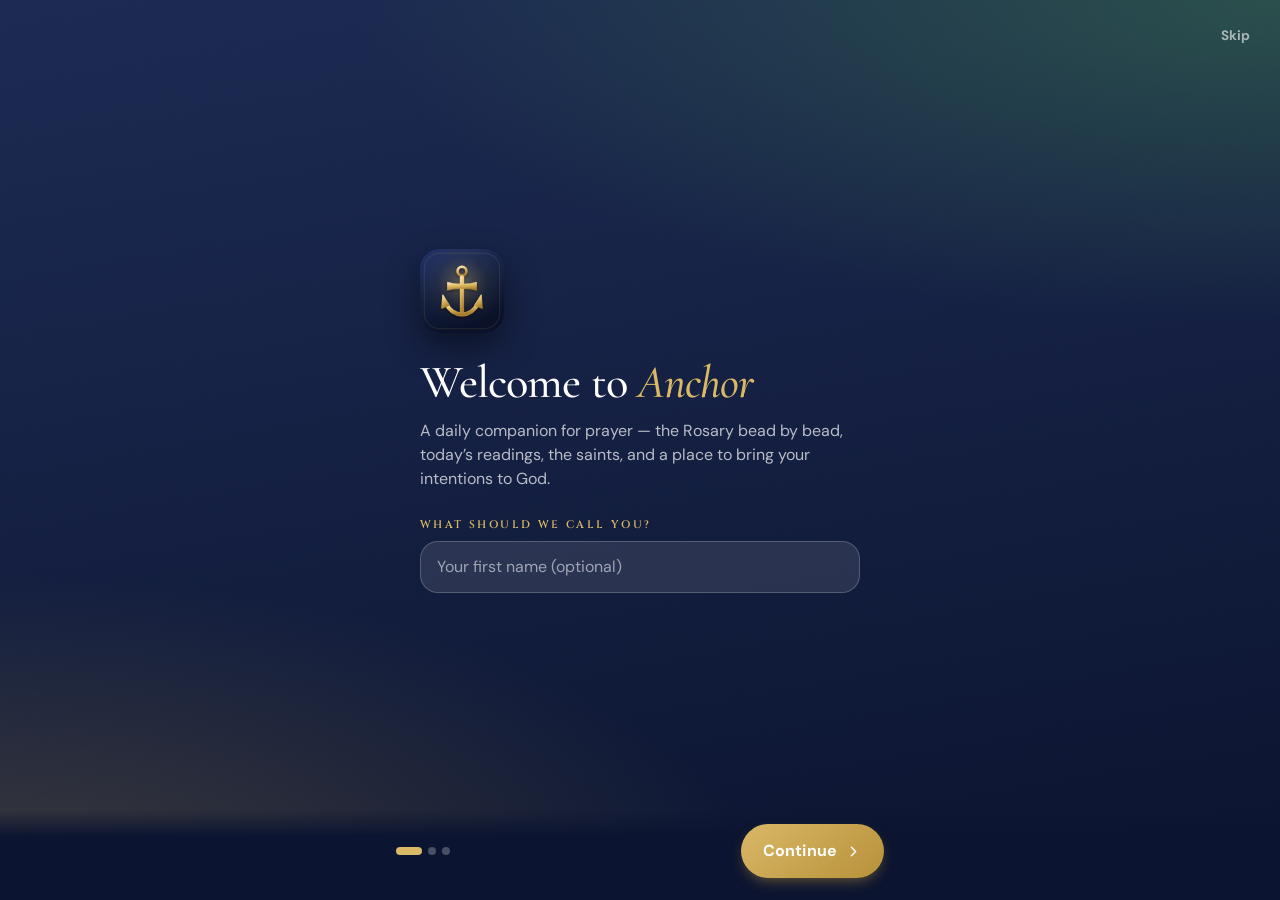
==== commit 5ece364c: "another bar fix" ====
--- a/index.html
+++ b/index.html
@@ -28,15 +28,6 @@
       r.dataset.size = g('size') || 'm';
       r.dataset.lit = g('lastLit') || 'green';
     } catch (e) {}
-    // Installed iPhone app: measure how far the viewport stops short of the screen bottom
-    // (see --vp-gap in css/tokens.css). Large differences are the keyboard or landscape, not the strip.
-    var fit = function () {
-      // navigator.standalone exists only on iOS; Android's system bars would otherwise count as a gap.
-      var gap = navigator.standalone === true ? screen.height - innerHeight : 0;
-      document.documentElement.style.setProperty('--vp-gap', (gap > 0 && gap < 60 ? gap : 0) + 'px');
-    };
-    fit();
-    addEventListener('resize', fit);
   })();
 </script>
 
--- a/css/tokens.css
+++ b/css/tokens.css
@@ -51,11 +51,6 @@
   /* Deliberately 0: reserving the iPhone home-indicator inset floated the tab bar
      and sheets ~34px up with dead space beneath. Content sits flush to the bottom. */
   --safe-bottom: 0px;
-  /* iOS home-screen apps can end the layout viewport above the screen's bottom edge,
-     leaving the home-indicator strip uncovered. index.html measures that shortfall into
-     --vp-gap; full-screen layers extend down by it (--below is the matching negative inset). */
-  --vp-gap: 0px;
-  --below: calc(-1 * var(--vp-gap));
   --nav-h: 84px;
 
   /* Paper grain, used on heroes and the page background */
--- a/css/app.css
+++ b/css/app.css
@@ -3,9 +3,19 @@
    ========================================================================== */
 
 * { box-sizing: border-box; -webkit-tap-highlight-color: transparent; }
-html, body { margin: 0; height: 100%; }
-html { background: var(--bg); }
+html, body { margin: 0; }
+html {
+  /* iOS home-screen app fix (carried over from Anchor 8.x): make the document a little
+     taller than the screen and pin the body. Without this, iOS stops drawing above the
+     home indicator and leaves a dead band at the bottom. */
+  min-height: 100%;
+  min-height: calc(100dvh + env(safe-area-inset-bottom));
+  padding: 0 env(safe-area-inset-right) env(safe-area-inset-bottom) env(safe-area-inset-left);
+  background: var(--bg);
+}
 body {
+  position: fixed; width: 100%;
+  min-height: 100vh; min-height: 100dvh;
   font-family: var(--font-ui);
   font-size: 1rem;
   line-height: 1.5;
@@ -18,7 +28,7 @@
 }
 body::before {
   content: '';
-  position: fixed; inset: 0 0 var(--below);
+  position: fixed; inset: 0;
   background-image: var(--grain);
   opacity: .35;
   mix-blend-mode: multiply;
@@ -37,8 +47,8 @@
 
 /* ---------- App frame ---------- */
 .app {
-  /* Fixed rather than in-flow so it can reach into the iOS home-indicator strip (--vp-gap). */
-  position: fixed; top: 0; left: 0; right: 0; bottom: var(--below);
+  position: relative;
+  height: 100dvh;
   max-width: 560px;
   margin: 0 auto;
   overflow: hidden;
@@ -504,7 +514,7 @@
 
 /* ---------- Bottom tab bar ---------- */
 .tabbar {
-  position: fixed; left: 50%; bottom: calc(var(--safe-bottom) + 12px + var(--below)); translate: -50% 0;
+  position: fixed; left: 50%; bottom: calc(var(--safe-bottom) + 12px); translate: -50% 0;
   width: min(calc(100% - 24px), 520px);
   height: 68px;
   display: flex; align-items: center; justify-content: space-around;
@@ -545,7 +555,7 @@
 
 /* ---------- Sheet ---------- */
 .sheet-wrap {
-  position: fixed; inset: 0 0 var(--below); z-index: 60;
+  position: fixed; inset: 0; z-index: 60;
   display: flex; align-items: flex-end; justify-content: center;
   pointer-events: none;
 }
@@ -564,7 +574,7 @@
   padding-bottom: var(--safe-bottom);
 }
 .sheet-wrap.open .sheet { transform: none; }
-.sheet.full { height: calc(100dvh + var(--vp-gap)); max-height: none; border-radius: 0; padding-top: var(--safe-top); }
+.sheet.full { height: 100dvh; max-height: none; border-radius: 0; padding-top: var(--safe-top); }
 .sheet-grab { padding: 10px 0 2px; display: grid; place-items: center; cursor: grab; touch-action: none; }
 .sheet-grab::before { content: ''; width: 40px; height: 5px; border-radius: 999px; background: var(--line-2); }
 .sheet.full .sheet-grab { display: none; }
@@ -598,7 +608,7 @@
 }
 
 /* Milestone seal overlay */
-.seal-pop { position: fixed; inset: 0 0 var(--below); z-index: 95; display: grid; place-items: center; background: radial-gradient(circle at 50% 40%, rgba(29,44,86,.92), rgba(8,12,26,.96)); backdrop-filter: blur(8px); -webkit-backdrop-filter: blur(8px); animation: fade .3s both; }
+.seal-pop { position: fixed; inset: 0; z-index: 95; display: grid; place-items: center; background: radial-gradient(circle at 50% 40%, rgba(29,44,86,.92), rgba(8,12,26,.96)); backdrop-filter: blur(8px); -webkit-backdrop-filter: blur(8px); animation: fade .3s both; }
 .seal-pop .inner { text-align: center; color: #fff; padding: 24px; animation: rise .5s var(--spring) both; }
 .seal-pop .seal { width: 140px; height: 140px; margin: 0 auto 18px; animation: seal-in .9s var(--spring) both; }
 .seal-pop h3 { font-family: var(--font-display); font-size: 2rem; margin: 0 0 6px; font-weight: 600; }
@@ -824,7 +834,7 @@
 
 /* ---------- Onboarding ---------- */
 .onb {
-  position: fixed; inset: 0 0 var(--below); z-index: 80;
+  position: fixed; inset: 0; z-index: 80;
   display: flex; flex-direction: column;
   color: #fff;
   background:
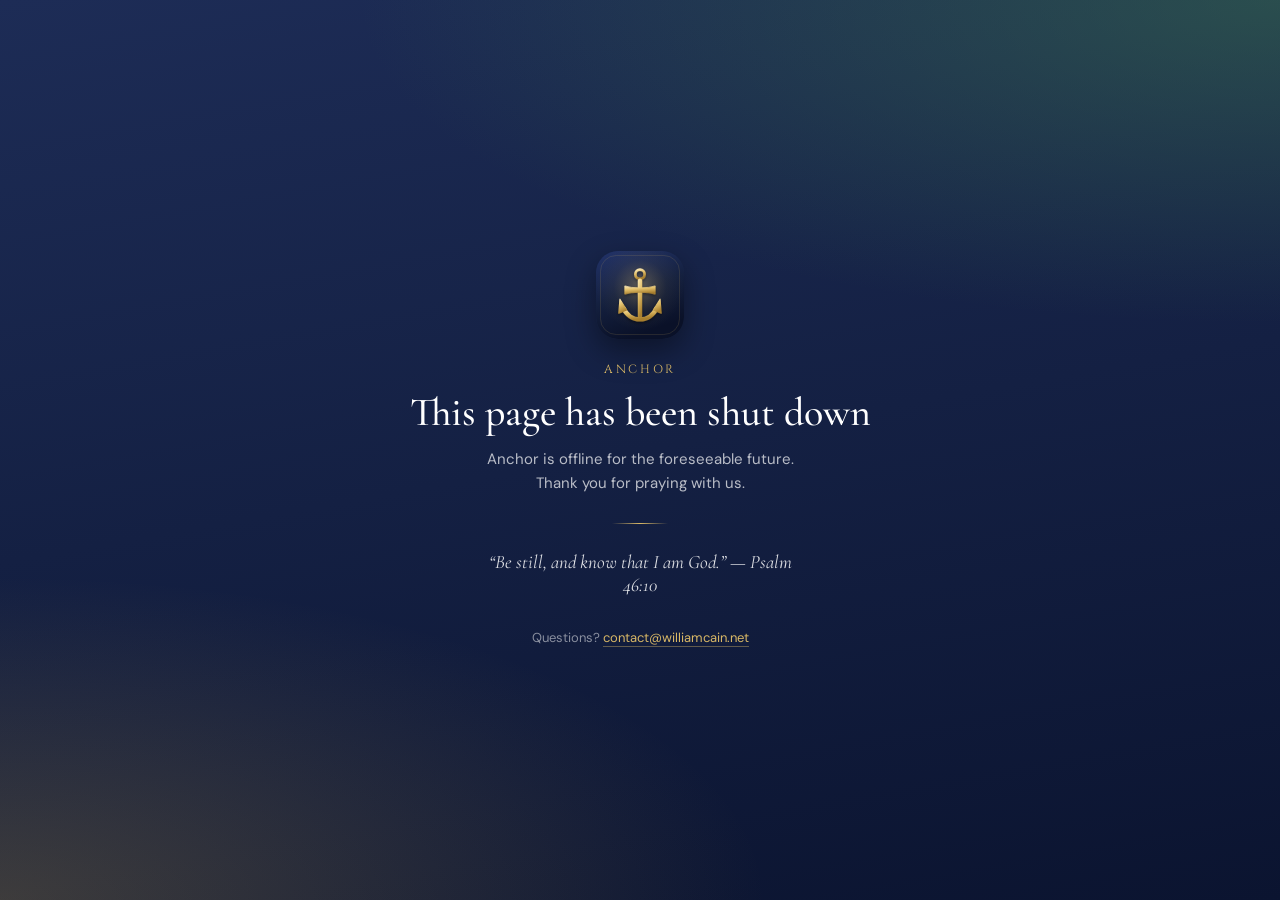
==== commit 4af706e5: "The end of anchor for now" ====
--- a/index.html
+++ b/index.html
@@ -1,112 +1,52 @@
 <!DOCTYPE html>
-<html lang="en" data-theme="auto" data-size="m" data-lit="green">
+<html lang="en">
 <head>
-<meta charset="UTF-8" />
-<meta name="viewport" content="width=device-width, initial-scale=1, viewport-fit=cover" />
-<meta name="theme-color" content="#14203f" />
-<title>Anchor — Catholic Prayer Companion</title>
-<meta name="description" content="Your daily Catholic prayer companion — the guided Rosary, today’s Mass readings, saints, Lectio Divina, a prayer journal, and Ask Anchor." />
-
-<!-- Google tag (gtag.js) -->
-<script async src="https://www.googletagmanager.com/gtag/js?id=G-GZC18324HL"></script>
-<script>
-  window.dataLayer = window.dataLayer || [];
-  function gtag(){dataLayer.push(arguments);}
-  gtag('js', new Date());
-
-  gtag('config', 'G-GZC18324HL');
-</script>
-
-<!-- Apply saved theme before first paint (no flash) -->
-<script>
-  (function () {
-    try {
-      var g = function (k) { var v = localStorage.getItem('anchor:' + k); return v ? JSON.parse(v) : null; };
-      var r = document.documentElement;
-      var legacyDark = localStorage.getItem('darkMode');
-      r.dataset.theme = g('theme') || (legacyDark === 'true' ? 'dark' : 'auto');
-      r.dataset.size = g('size') || 'm';
-      r.dataset.lit = g('lastLit') || 'green';
-    } catch (e) {}
-  })();
-</script>
-
-<!-- PWA -->
-<link rel="manifest" href="manifest.json" />
-<meta name="apple-mobile-web-app-capable" content="yes" />
-<meta name="mobile-web-app-capable" content="yes" />
-<meta name="apple-mobile-web-app-status-bar-style" content="black-translucent" />
-<meta name="apple-mobile-web-app-title" content="Anchor" />
-<link rel="apple-touch-icon" href="icons/apple-touch-icon.png" />
-<link rel="icon" href="icons/favicon.svg" type="image/svg+xml" />
-<link rel="icon" href="icons/favicon-32.png" type="image/png" sizes="32x32" />
-
-<!-- Open Graph -->
-<meta property="og:type" content="website" />
-<meta property="og:title" content="Anchor — Catholic Prayer Companion" />
-<meta property="og:description" content="Pray the Rosary bead by bead, read today’s Mass readings, meet the saints, and keep a prayer journal." />
-<meta property="og:url" content="https://candycain5432.github.io/Anchor/" />
-<meta property="og:image" content="https://candycain5432.github.io/Anchor/icons/og-image.jpg" />
-<meta property="og:image:width" content="1200" />
-<meta property="og:image:height" content="630" />
-<meta property="og:image:alt" content="Anchor — a gold anchor-cross on navy, with the words Catholic Prayer Companion" />
-
-<!-- Twitter Card -->
-<meta name="twitter:card" content="summary_large_image" />
-<meta name="twitter:title" content="Anchor — Catholic Prayer Companion" />
-<meta name="twitter:description" content="Pray the Rosary bead by bead, read today’s Mass readings, meet the saints, and keep a prayer journal." />
-<meta name="twitter:image" content="https://candycain5432.github.io/Anchor/icons/og-image.jpg" />
-
-<link rel="preconnect" href="https://fonts.googleapis.com">
-<link rel="preconnect" href="https://fonts.gstatic.com" crossorigin>
-<link href="https://fonts.googleapis.com/css2?family=Cinzel:wght@500;600;700&family=Cormorant+Garamond:ital,wght@0,400;0,500;0,600;0,700;1,400;1,500&family=DM+Sans:opsz,wght@9..40,400;9..40,500;9..40,600;9..40,700;9..40,800&display=swap" rel="stylesheet">
-<link rel="stylesheet" href="css/tokens.css" />
-<link rel="stylesheet" href="css/app.css" />
-<link rel="modulepreload" href="js/app.js" />
-<link rel="modulepreload" href="js/screens/today.js" />
+  <meta charset="UTF-8" />
+  <meta name="viewport" content="width=device-width, initial-scale=1.0, viewport-fit=cover" />
+  <meta name="theme-color" content="#14203f" />
+  <meta name="robots" content="noindex" />
+  <title>Shut down — Anchor</title>
+  <link rel="icon" href="icons/favicon.svg" type="image/svg+xml" />
+  <link rel="apple-touch-icon" href="icons/apple-touch-icon.png" />
+  <link rel="preconnect" href="https://fonts.googleapis.com" />
+  <link rel="preconnect" href="https://fonts.gstatic.com" crossorigin />
+  <link href="https://fonts.googleapis.com/css2?family=Cinzel:wght@500&family=Cormorant+Garamond:ital,wght@0,500;1,400&family=DM+Sans:wght@400;700&display=swap" rel="stylesheet" />
+  <style>
+    * { box-sizing: border-box; margin: 0; padding: 0; }
+    html, body { height: 100%; }
+    body {
+      display: grid; place-items: center; text-align: center;
+      padding: 32px 24px;
+      font-family: 'DM Sans', -apple-system, BlinkMacSystemFont, 'Segoe UI', sans-serif;
+      color: #fff;
+      background:
+        radial-gradient(120% 60% at 100% 0%, rgba(63,125,78,.45), transparent 60%),
+        radial-gradient(100% 60% at 0% 100%, rgba(201,164,73,.25), transparent 60%),
+        linear-gradient(170deg, #1d2c56, #0b1430);
+    }
+    .mark { display: block; margin: 0 auto 22px; border-radius: 22px; box-shadow: 0 12px 30px rgba(0,0,0,.4); }
+    .eyebrow {
+      font-family: 'Cinzel', 'Cormorant Garamond', Georgia, serif;
+      font-size: 12px; letter-spacing: .22em; text-transform: uppercase;
+      color: #d9b866; margin-bottom: 14px;
+    }
+    h1 { font-family: 'Cormorant Garamond', 'Iowan Old Style', Georgia, serif; font-weight: 500; font-size: 40px; line-height: 1.05; margin-bottom: 14px; }
+    p { color: rgba(255,255,255,.7); line-height: 1.6; max-width: 340px; margin: 0 auto 28px; font-size: 15px; }
+    .rule { width: 56px; height: 1px; margin: 0 auto 26px; background: linear-gradient(90deg, transparent, #d9b866, transparent); }
+    blockquote { font-family: 'Cormorant Garamond', Georgia, serif; font-style: italic; font-size: 19px; color: rgba(255,255,255,.85); max-width: 320px; margin: 0 auto 32px; }
+    .contact { font-size: 13px; color: rgba(255,255,255,.5); margin-bottom: 0; }
+    .contact a { color: #d9b866; text-decoration: none; border-bottom: 1px solid rgba(217,184,102,.4); }
+  </style>
 </head>
 <body>
-  <!-- Shared SVG paint servers -->
-  <svg width="0" height="0" style="position:absolute" aria-hidden="true">
-    <defs>
-      <linearGradient id="ringGrad" x1="0" y1="0" x2="1" y2="1">
-        <stop offset="0%" stop-color="#e6c77d"/><stop offset="100%" stop-color="#b8913a"/>
-      </linearGradient>
-      <radialGradient id="sealGold" cx="35%" cy="30%" r="80%">
-        <stop offset="0%" stop-color="#f6e0a3"/><stop offset="55%" stop-color="#c9a449"/><stop offset="100%" stop-color="#8a6825"/>
-      </radialGradient>
-    </defs>
-  </svg>
-
-  <div class="app">
-    <main>
-      <section class="screen" data-screen="today" aria-label="Today"></section>
-      <section class="screen" data-screen="pray" aria-label="Pray"></section>
-      <section class="screen" data-screen="ask" aria-label="Ask Anchor"></section>
-      <section class="screen" data-screen="journal" aria-label="Journal"></section>
-      <section class="screen" data-screen="me" aria-label="Me"></section>
-    </main>
-    <nav class="tabbar" aria-label="Main"></nav>
-  </div>
-
-  <div class="sheet-wrap" id="sheet" aria-hidden="true">
-    <div class="sheet-scrim"></div>
-    <div class="sheet" role="dialog" aria-modal="true" aria-labelledby="sheet-title">
-      <div class="sheet-grab" aria-hidden="true"></div>
-      <div class="sheet-head">
-        <button class="icon-btn sheet-back" aria-label="Back" hidden></button>
-        <h2 class="sheet-title" id="sheet-title"></h2>
-        <button class="icon-btn sheet-close" aria-label="Close"></button>
-      </div>
-      <div class="sheet-body"></div>
-      <div class="sheet-foot" hidden></div>
-    </div>
-  </div>
-
-  <div class="toast" id="toast" role="status" aria-live="polite"></div>
-
-  <noscript><p style="padding:24px;text-align:center;font-family:sans-serif">Anchor needs JavaScript to run.</p></noscript>
-
-  <script type="module" src="js/app.js"></script>
+  <main>
+    <img class="mark" src="icons/icon.svg" alt="" width="88" height="88">
+    <div class="eyebrow">Anchor</div>
+    <h1>This page has been shut down</h1>
+    <p>Anchor is offline for the foreseeable future. Thank you for praying with us.</p>
+    <div class="rule"></div>
+    <blockquote>“Be still, and know that I am God.” — Psalm 46:10</blockquote>
+    <p class="contact">Questions? <a href="mailto:contact@williamcain.net">contact@williamcain.net</a></p>
+  </main>
 </body>
 </html>
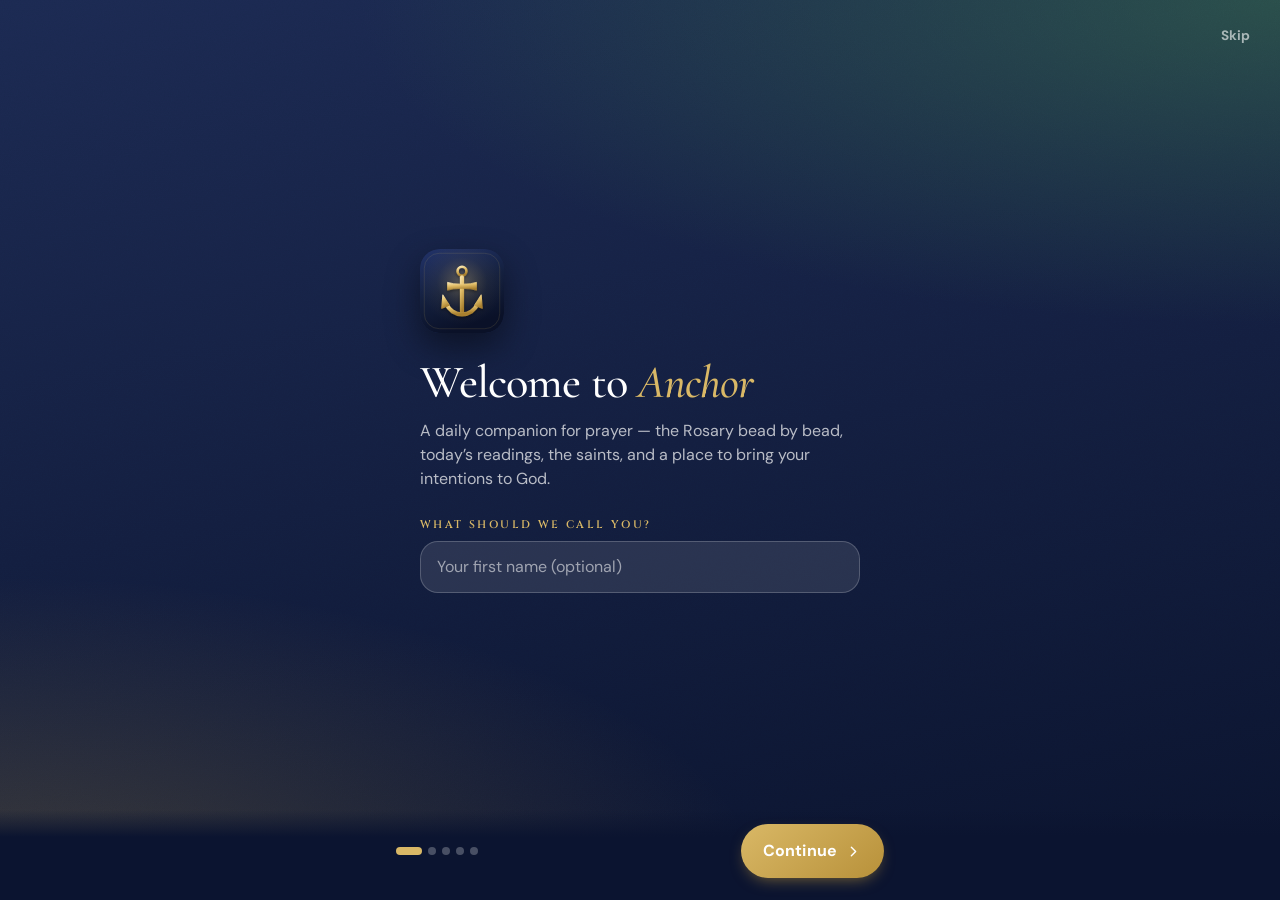
==== commit d74b3b8a: "Update" ====
--- a/index.html
+++ b/index.html
@@ -1,52 +1,112 @@
 <!DOCTYPE html>
-<html lang="en">
+<html lang="en" data-theme="auto" data-size="m" data-lit="green">
 <head>
-  <meta charset="UTF-8" />
-  <meta name="viewport" content="width=device-width, initial-scale=1.0, viewport-fit=cover" />
-  <meta name="theme-color" content="#14203f" />
-  <meta name="robots" content="noindex" />
-  <title>Shut down — Anchor</title>
-  <link rel="icon" href="icons/favicon.svg" type="image/svg+xml" />
-  <link rel="apple-touch-icon" href="icons/apple-touch-icon.png" />
-  <link rel="preconnect" href="https://fonts.googleapis.com" />
-  <link rel="preconnect" href="https://fonts.gstatic.com" crossorigin />
-  <link href="https://fonts.googleapis.com/css2?family=Cinzel:wght@500&family=Cormorant+Garamond:ital,wght@0,500;1,400&family=DM+Sans:wght@400;700&display=swap" rel="stylesheet" />
-  <style>
-    * { box-sizing: border-box; margin: 0; padding: 0; }
-    html, body { height: 100%; }
-    body {
-      display: grid; place-items: center; text-align: center;
-      padding: 32px 24px;
-      font-family: 'DM Sans', -apple-system, BlinkMacSystemFont, 'Segoe UI', sans-serif;
-      color: #fff;
-      background:
-        radial-gradient(120% 60% at 100% 0%, rgba(63,125,78,.45), transparent 60%),
-        radial-gradient(100% 60% at 0% 100%, rgba(201,164,73,.25), transparent 60%),
-        linear-gradient(170deg, #1d2c56, #0b1430);
-    }
-    .mark { display: block; margin: 0 auto 22px; border-radius: 22px; box-shadow: 0 12px 30px rgba(0,0,0,.4); }
-    .eyebrow {
-      font-family: 'Cinzel', 'Cormorant Garamond', Georgia, serif;
-      font-size: 12px; letter-spacing: .22em; text-transform: uppercase;
-      color: #d9b866; margin-bottom: 14px;
-    }
-    h1 { font-family: 'Cormorant Garamond', 'Iowan Old Style', Georgia, serif; font-weight: 500; font-size: 40px; line-height: 1.05; margin-bottom: 14px; }
-    p { color: rgba(255,255,255,.7); line-height: 1.6; max-width: 340px; margin: 0 auto 28px; font-size: 15px; }
-    .rule { width: 56px; height: 1px; margin: 0 auto 26px; background: linear-gradient(90deg, transparent, #d9b866, transparent); }
-    blockquote { font-family: 'Cormorant Garamond', Georgia, serif; font-style: italic; font-size: 19px; color: rgba(255,255,255,.85); max-width: 320px; margin: 0 auto 32px; }
-    .contact { font-size: 13px; color: rgba(255,255,255,.5); margin-bottom: 0; }
-    .contact a { color: #d9b866; text-decoration: none; border-bottom: 1px solid rgba(217,184,102,.4); }
-  </style>
+<meta charset="UTF-8" />
+<meta name="viewport" content="width=device-width, initial-scale=1, viewport-fit=cover" />
+<meta name="theme-color" content="#14203f" />
+<title>Anchor — Catholic Prayer Companion</title>
+<meta name="description" content="Your daily Catholic prayer companion — the guided Rosary, today’s Mass readings, saints, Lectio Divina, a prayer journal, and Ask Anchor." />
+
+<!-- Google tag (gtag.js) -->
+<script async src="https://www.googletagmanager.com/gtag/js?id=G-GZC18324HL"></script>
+<script>
+  window.dataLayer = window.dataLayer || [];
+  function gtag(){dataLayer.push(arguments);}
+  gtag('js', new Date());
+
+  gtag('config', 'G-GZC18324HL');
+</script>
+
+<!-- Apply saved theme before first paint (no flash) -->
+<script>
+  (function () {
+    try {
+      var g = function (k) { var v = localStorage.getItem('anchor:' + k); return v ? JSON.parse(v) : null; };
+      var r = document.documentElement;
+      var legacyDark = localStorage.getItem('darkMode');
+      r.dataset.theme = g('theme') || (legacyDark === 'true' ? 'dark' : 'auto');
+      r.dataset.size = g('size') || 'm';
+      r.dataset.lit = g('lastLit') || 'green';
+    } catch (e) {}
+  })();
+</script>
+
+<!-- PWA -->
+<link rel="manifest" href="manifest.json" />
+<meta name="apple-mobile-web-app-capable" content="yes" />
+<meta name="mobile-web-app-capable" content="yes" />
+<meta name="apple-mobile-web-app-status-bar-style" content="black-translucent" />
+<meta name="apple-mobile-web-app-title" content="Anchor" />
+<link rel="apple-touch-icon" href="icons/apple-touch-icon.png" />
+<link rel="icon" href="icons/favicon.svg" type="image/svg+xml" />
+<link rel="icon" href="icons/favicon-32.png" type="image/png" sizes="32x32" />
+
+<!-- Open Graph -->
+<meta property="og:type" content="website" />
+<meta property="og:title" content="Anchor — Catholic Prayer Companion" />
+<meta property="og:description" content="Pray the Rosary bead by bead, read today’s Mass readings, meet the saints, and keep a prayer journal." />
+<meta property="og:url" content="https://candycain5432.github.io/Anchor/" />
+<meta property="og:image" content="https://candycain5432.github.io/Anchor/icons/og-image.jpg" />
+<meta property="og:image:width" content="1200" />
+<meta property="og:image:height" content="630" />
+<meta property="og:image:alt" content="Anchor — a gold anchor-cross on navy, with the words Catholic Prayer Companion" />
+
+<!-- Twitter Card -->
+<meta name="twitter:card" content="summary_large_image" />
+<meta name="twitter:title" content="Anchor — Catholic Prayer Companion" />
+<meta name="twitter:description" content="Pray the Rosary bead by bead, read today’s Mass readings, meet the saints, and keep a prayer journal." />
+<meta name="twitter:image" content="https://candycain5432.github.io/Anchor/icons/og-image.jpg" />
+
+<link rel="preconnect" href="https://fonts.googleapis.com">
+<link rel="preconnect" href="https://fonts.gstatic.com" crossorigin>
+<link href="https://fonts.googleapis.com/css2?family=Cinzel:wght@500;600;700&family=Cormorant+Garamond:ital,wght@0,400;0,500;0,600;0,700;1,400;1,500&family=DM+Sans:opsz,wght@9..40,400;9..40,500;9..40,600;9..40,700;9..40,800&display=swap" rel="stylesheet">
+<link rel="stylesheet" href="css/tokens.css" />
+<link rel="stylesheet" href="css/app.css" />
+<link rel="modulepreload" href="js/app.js" />
+<link rel="modulepreload" href="js/screens/today.js" />
 </head>
 <body>
-  <main>
-    <img class="mark" src="icons/icon.svg" alt="" width="88" height="88">
-    <div class="eyebrow">Anchor</div>
-    <h1>This page has been shut down</h1>
-    <p>Anchor is offline for the foreseeable future. Thank you for praying with us.</p>
-    <div class="rule"></div>
-    <blockquote>“Be still, and know that I am God.” — Psalm 46:10</blockquote>
-    <p class="contact">Questions? <a href="mailto:contact@williamcain.net">contact@williamcain.net</a></p>
-  </main>
+  <!-- Shared SVG paint servers -->
+  <svg width="0" height="0" style="position:absolute" aria-hidden="true">
+    <defs>
+      <linearGradient id="ringGrad" x1="0" y1="0" x2="1" y2="1">
+        <stop offset="0%" stop-color="#e6c77d"/><stop offset="100%" stop-color="#b8913a"/>
+      </linearGradient>
+      <radialGradient id="sealGold" cx="35%" cy="30%" r="80%">
+        <stop offset="0%" stop-color="#f6e0a3"/><stop offset="55%" stop-color="#c9a449"/><stop offset="100%" stop-color="#8a6825"/>
+      </radialGradient>
+    </defs>
+  </svg>
+
+  <div class="app">
+    <main>
+      <section class="screen" data-screen="today" aria-label="Today"></section>
+      <section class="screen" data-screen="pray" aria-label="Pray"></section>
+      <section class="screen" data-screen="ask" aria-label="Ask Anchor"></section>
+      <section class="screen" data-screen="journal" aria-label="Journal"></section>
+      <section class="screen" data-screen="me" aria-label="Me"></section>
+    </main>
+    <nav class="tabbar" aria-label="Main"></nav>
+  </div>
+
+  <div class="sheet-wrap" id="sheet" aria-hidden="true">
+    <div class="sheet-scrim"></div>
+    <div class="sheet" role="dialog" aria-modal="true" aria-labelledby="sheet-title">
+      <div class="sheet-grab" aria-hidden="true"></div>
+      <div class="sheet-head">
+        <button class="icon-btn sheet-back" aria-label="Back" hidden></button>
+        <h2 class="sheet-title" id="sheet-title"></h2>
+        <button class="icon-btn sheet-close" aria-label="Close"></button>
+      </div>
+      <div class="sheet-body"></div>
+      <div class="sheet-foot" hidden></div>
+    </div>
+  </div>
+
+  <div class="toast" id="toast" role="status" aria-live="polite"></div>
+
+  <noscript><p style="padding:24px;text-align:center;font-family:sans-serif">Anchor needs JavaScript to run.</p></noscript>
+
+  <script type="module" src="js/app.js"></script>
 </body>
 </html>
--- a/css/tokens.css
+++ b/css/tokens.css
@@ -0,0 +1,120 @@
+/* ==========================================================================
+   Anchor design tokens
+   Light / dark themes, liturgical colors, type scale.
+   ========================================================================== */
+
+:root {
+  /* Brand */
+  --navy:        #14203f;
+  --navy-2:      #1d2c56;
+  --gold:        #b8913a;
+  --gold-2:      #d9b866;
+  --gold-3:      #f3e6c3;
+
+  /* Surfaces (light) */
+  --bg:          #f4efe4;
+  --surface:     #fffdf8;
+  --surface-2:   #f3ede1;
+  --surface-3:   #ebe3d3;
+  --ink:         #1f1d1a;
+  --ink-2:       #5c574d;
+  --ink-3:       #948d80;
+  --line:        #e5ddcc;
+  --line-2:      #d8ceb9;
+  --on-accent:   #ffffff;
+
+  --shadow-1: 0 1px 2px rgba(20,32,63,.06), 0 2px 8px rgba(20,32,63,.05);
+  --shadow-2: 0 4px 14px rgba(20,32,63,.08), 0 12px 32px rgba(20,32,63,.08);
+  --shadow-3: 0 18px 50px rgba(20,32,63,.22);
+
+  /* Liturgical color (overridden by [data-lit]) */
+  --lit:       #3f7d4e;
+  --lit-soft:  rgba(63,125,78,.14);
+  --lit-name:  'Green';
+
+  /* Type */
+  --scale: 1;
+  --font-display: 'Cormorant Garamond', 'Iowan Old Style', Georgia, serif;
+  --font-ui: 'DM Sans', -apple-system, BlinkMacSystemFont, 'Segoe UI', sans-serif;
+  --font-caps: 'Cinzel', 'Cormorant Garamond', Georgia, serif;
+
+  /* Shape & motion */
+  --r-sm: 12px;
+  --r-md: 18px;
+  --r-lg: 26px;
+  --r-xl: 34px;
+  --ease: cubic-bezier(.2,.8,.2,1);
+  --spring: cubic-bezier(.34,1.56,.64,1);
+  --dur: .32s;
+
+  --safe-top: env(safe-area-inset-top, 0px);
+  /* Deliberately 0: reserving the iPhone home-indicator inset floated the tab bar
+     and sheets ~34px up with dead space beneath. Content sits flush to the bottom. */
+  --safe-bottom: 0px;
+  --nav-h: 84px;
+
+  /* Paper grain, used on heroes and the page background */
+  --grain: url("data:image/svg+xml,%3Csvg xmlns='http://www.w3.org/2000/svg' width='160' height='160'%3E%3Cfilter id='n'%3E%3CfeTurbulence type='fractalNoise' baseFrequency='.85' numOctaves='3' stitchTiles='stitch'/%3E%3CfeColorMatrix values='0 0 0 0 0 0 0 0 0 0 0 0 0 0 0 0 0 0 .55 0'/%3E%3C/filter%3E%3Crect width='100%25' height='100%25' filter='url(%23n)' opacity='.5'/%3E%3C/svg%3E");
+
+  color-scheme: light;
+}
+
+/* ---------- Dark theme ---------- */
+:root[data-theme="dark"] {
+  --bg:        #0a0f1e;
+  --surface:   #131a30;
+  --surface-2: #19223d;
+  --surface-3: #212c4c;
+  --ink:       #f1ece0;
+  --ink-2:     #b0b5c7;
+  --ink-3:     #727a96;
+  --line:      #222c4a;
+  --line-2:    #2d3960;
+  --gold:      #d4af5a;
+  --gold-2:    #e6c77d;
+  --gold-3:    rgba(212,175,90,.16);
+  --shadow-1: 0 1px 2px rgba(0,0,0,.4);
+  --shadow-2: 0 6px 22px rgba(0,0,0,.45);
+  --shadow-3: 0 18px 60px rgba(0,0,0,.6);
+  color-scheme: dark;
+}
+@media (prefers-color-scheme: dark) {
+  :root[data-theme="auto"] {
+    --bg:        #0a0f1e;
+    --surface:   #131a30;
+    --surface-2: #19223d;
+    --surface-3: #212c4c;
+    --ink:       #f1ece0;
+    --ink-2:     #b0b5c7;
+    --ink-3:     #727a96;
+    --line:      #222c4a;
+    --line-2:    #2d3960;
+    --gold:      #d4af5a;
+    --gold-2:    #e6c77d;
+    --gold-3:    rgba(212,175,90,.16);
+    --shadow-1: 0 1px 2px rgba(0,0,0,.4);
+    --shadow-2: 0 6px 22px rgba(0,0,0,.45);
+    --shadow-3: 0 18px 60px rgba(0,0,0,.6);
+    color-scheme: dark;
+  }
+}
+
+/* ---------- Liturgical colors (vestment color of the day) ---------- */
+:root[data-lit="green"]  { --lit: #3f7d4e; --lit-soft: rgba(63,125,78,.15); }
+:root[data-lit="violet"] { --lit: #6d4f9e; --lit-soft: rgba(109,79,158,.16); }
+:root[data-lit="rose"]   { --lit: #c46b8d; --lit-soft: rgba(196,107,141,.16); }
+:root[data-lit="white"]  { --lit: #c9a449; --lit-soft: rgba(201,164,73,.18); }
+:root[data-lit="red"]    { --lit: #b03a43; --lit-soft: rgba(176,58,67,.15); }
+
+/* ---------- Text size ---------- */
+:root[data-size="s"]  { --scale: .92; }
+:root[data-size="m"]  { --scale: 1; }
+:root[data-size="l"]  { --scale: 1.1; }
+:root[data-size="xl"] { --scale: 1.22; }
+
+html { font-size: calc(16px * var(--scale)); }
+
+@media (prefers-reduced-motion: reduce) {
+  :root { --dur: .01s; }
+  *, *::before, *::after { animation-duration: .01s !important; animation-iteration-count: 1 !important; transition-duration: .01s !important; }
+}
--- a/css/app.css
+++ b/css/app.css
@@ -0,0 +1,929 @@
+/* ==========================================================================
+   Anchor — components
+   ========================================================================== */
+
+* { box-sizing: border-box; -webkit-tap-highlight-color: transparent; }
+html, body { margin: 0; }
+html {
+  /* iOS home-screen app fix (carried over from Anchor 8.x): make the document a little
+     taller than the screen and pin the body. Without this, iOS stops drawing above the
+     home indicator and leaves a dead band at the bottom. */
+  min-height: 100%;
+  min-height: calc(100dvh + env(safe-area-inset-bottom));
+  padding: 0 env(safe-area-inset-right) env(safe-area-inset-bottom) env(safe-area-inset-left);
+  background: var(--bg);
+}
+body {
+  position: fixed; width: 100%;
+  min-height: 100vh; min-height: 100dvh;
+  font-family: var(--font-ui);
+  font-size: 1rem;
+  line-height: 1.5;
+  color: var(--ink);
+  background: var(--bg);
+  -webkit-font-smoothing: antialiased;
+  -moz-osx-font-smoothing: grayscale;
+  overflow: hidden;
+  overscroll-behavior: none;
+}
+body::before {
+  content: '';
+  position: fixed; inset: 0;
+  background-image: var(--grain);
+  opacity: .35;
+  mix-blend-mode: multiply;
+  pointer-events: none;
+  z-index: 0;
+}
+:root[data-theme="dark"] body::before { mix-blend-mode: screen; opacity: .06; }
+@media (prefers-color-scheme: dark) { :root[data-theme="auto"] body::before { mix-blend-mode: screen; opacity: .06; } }
+
+button, input, textarea, select { font: inherit; color: inherit; }
+button { cursor: pointer; }
+a { color: var(--gold); }
+:focus-visible { outline: 2.5px solid var(--gold); outline-offset: 2px; border-radius: 8px; }
+.sr-only { position: absolute; width: 1px; height: 1px; overflow: hidden; clip: rect(0 0 0 0); white-space: nowrap; }
+[hidden] { display: none !important; }
+
+/* ---------- App frame ---------- */
+.app {
+  position: relative;
+  height: 100dvh;
+  max-width: 560px;
+  margin: 0 auto;
+  overflow: hidden;
+  z-index: 1;
+}
+@media (min-width: 600px) {
+  .app { box-shadow: 0 0 0 1px var(--line), var(--shadow-3); }
+}
+
+.screen {
+  position: absolute; inset: 0;
+  overflow-y: auto; overflow-x: hidden;
+  -webkit-overflow-scrolling: touch;
+  scrollbar-width: none;
+  padding-bottom: calc(var(--nav-h) + var(--safe-bottom) + 28px);
+  opacity: 0; visibility: hidden;
+  transform: translateY(8px);
+  transition: opacity var(--dur) var(--ease), transform var(--dur) var(--ease), visibility 0s var(--dur);
+}
+.screen::-webkit-scrollbar { display: none; }
+.screen.active {
+  opacity: 1; visibility: visible; transform: none;
+  transition: opacity var(--dur) var(--ease), transform var(--dur) var(--ease), visibility 0s;
+}
+.screen[data-screen="ask"] { padding-bottom: 0; overflow: hidden; display: flex; flex-direction: column; }
+
+.page { padding: 18px 18px 0; position: relative; }
+.stagger > * { opacity: 0; transform: translateY(10px); animation: rise .5s var(--ease) forwards; }
+.stagger > *:nth-child(1) { animation-delay: .02s; }
+.stagger > *:nth-child(2) { animation-delay: .07s; }
+.stagger > *:nth-child(3) { animation-delay: .12s; }
+.stagger > *:nth-child(4) { animation-delay: .17s; }
+.stagger > *:nth-child(5) { animation-delay: .22s; }
+.stagger > *:nth-child(6) { animation-delay: .27s; }
+.stagger > *:nth-child(7) { animation-delay: .32s; }
+.stagger > *:nth-child(n+8) { animation-delay: .36s; }
+@keyframes rise { to { opacity: 1; transform: none; } }
+
+/* ---------- Hero ---------- */
+.hero {
+  position: relative;
+  color: #fff;
+  padding: calc(var(--safe-top) + 18px) 22px 30px;
+  background:
+    radial-gradient(120% 90% at 100% 0%, color-mix(in srgb, var(--lit) 55%, transparent) 0%, transparent 55%),
+    radial-gradient(90% 80% at 0% 100%, rgba(201,164,73,.18) 0%, transparent 60%),
+    linear-gradient(165deg, var(--navy-2) 0%, var(--navy) 70%);
+  border-radius: 0 0 var(--r-xl) var(--r-xl);
+  overflow: hidden;
+  box-shadow: 0 14px 34px -14px rgba(20,32,63,.55);
+}
+.hero::before {
+  content: ''; position: absolute; inset: 0;
+  background-image: var(--grain); opacity: .22; mix-blend-mode: overlay; pointer-events: none;
+}
+.hero::after { /* faint rose-window circle */
+  content: ''; position: absolute; width: 300px; height: 300px; right: -110px; top: -120px;
+  border-radius: 50%;
+  border: 1px solid rgba(255,255,255,.08);
+  box-shadow: 0 0 0 26px rgba(255,255,255,.025), 0 0 0 54px rgba(255,255,255,.02);
+  pointer-events: none;
+}
+.hero > * { position: relative; z-index: 1; }
+.hero-compact { padding-bottom: 22px; }
+
+/* Missal ribbon in the day's liturgical color */
+.ribbon {
+  position: absolute !important; top: 0; right: 30px; z-index: 2 !important;
+  width: 16px; height: calc(var(--safe-top) + 64px);
+  background: linear-gradient(90deg, color-mix(in srgb, var(--lit) 80%, #000) 0%, var(--lit) 45%, color-mix(in srgb, var(--lit) 80%, #000) 100%);
+  clip-path: polygon(0 0, 100% 0, 100% 100%, 50% 82%, 0 100%);
+  box-shadow: 0 4px 10px rgba(0,0,0,.3);
+  animation: ribbon-drop .9s var(--spring) both;
+  transform-origin: top;
+}
+@keyframes ribbon-drop { from { transform: scaleY(0); } }
+
+.hero-top { display: flex; align-items: center; justify-content: space-between; gap: 12px; margin-bottom: 18px; padding-right: 30px; }
+.eyebrow {
+  font-family: var(--font-caps);
+  font-size: .68rem; font-weight: 600;
+  letter-spacing: .22em; text-transform: uppercase;
+  color: var(--gold-2);
+}
+.hero .eyebrow { color: rgba(233,203,135,.92); }
+.hero-title {
+  font-family: var(--font-display);
+  font-weight: 500;
+  font-size: 2.6rem; line-height: 1.02;
+  letter-spacing: -.02em;
+  margin: 0 0 8px;
+}
+.hero-title em { font-style: italic; color: var(--gold-2); }
+.hero-sub { margin: 0; font-size: .92rem; color: rgba(255,255,255,.66); }
+.hero-day {
+  display: flex; flex-wrap: wrap; align-items: center; gap: 8px; margin-top: 14px;
+}
+.pill {
+  display: inline-flex; align-items: center; gap: 7px;
+  padding: 6px 12px; border-radius: 999px;
+  font-size: .74rem; font-weight: 600; letter-spacing: .02em;
+  background: rgba(255,255,255,.1); border: 1px solid rgba(255,255,255,.16);
+  color: rgba(255,255,255,.9);
+  backdrop-filter: blur(8px); -webkit-backdrop-filter: blur(8px);
+}
+.pill .dot { width: 8px; height: 8px; border-radius: 50%; background: var(--lit); box-shadow: 0 0 0 2px rgba(255,255,255,.25); }
+.hero-actions { display: flex; gap: 8px; }
+.hero-btn {
+  display: inline-flex; align-items: center; justify-content: center; gap: 6px;
+  min-width: 40px; height: 40px; padding: 0 12px; border-radius: 999px;
+  background: rgba(255,255,255,.1); border: 1px solid rgba(255,255,255,.16);
+  color: #fff; font-size: .82rem; font-weight: 700;
+  transition: transform .15s var(--ease), background .2s;
+}
+.hero-btn:active { transform: scale(.94); }
+.hero-btn svg { width: 18px; height: 18px; }
+.hero-btn.flame { color: #ffd38a; }
+
+/* ---------- Section labels ---------- */
+.section-head { display: flex; align-items: baseline; justify-content: space-between; margin: 26px 4px 12px; }
+.section-title { font-family: var(--font-display); font-size: 1.45rem; font-weight: 600; margin: 0; letter-spacing: -.01em; }
+.section-link { background: none; border: 0; color: var(--gold); font-weight: 700; font-size: .8rem; padding: 4px; }
+
+/* ---------- Cards ---------- */
+.card {
+  background: var(--surface);
+  border: 1px solid var(--line);
+  border-radius: var(--r-lg);
+  padding: 20px;
+  box-shadow: var(--shadow-1);
+  margin-bottom: 14px;
+  position: relative;
+}
+.card-label {
+  display: flex; align-items: center; gap: 8px;
+  font-family: var(--font-caps);
+  font-size: .66rem; font-weight: 700; letter-spacing: .2em; text-transform: uppercase;
+  color: var(--gold);
+  margin-bottom: 12px;
+}
+.card-label::before { content: '✦'; font-size: .7rem; }
+.card-label .spacer { flex: 1; }
+.card-actions { display: flex; gap: 8px; margin-top: 14px; flex-wrap: wrap; }
+.serif { font-family: var(--font-display); }
+.muted { color: var(--ink-2); }
+.faint { color: var(--ink-3); }
+.small { font-size: .82rem; }
+
+/* Now card */
+.now-card {
+  display: flex; align-items: center; gap: 16px;
+  padding: 18px;
+  background:
+    radial-gradient(120% 140% at 0% 0%, var(--lit-soft) 0%, transparent 60%),
+    var(--surface);
+  border: 1px solid color-mix(in srgb, var(--lit) 30%, var(--line));
+  cursor: pointer;
+  margin-top: -2px;
+  transition: transform .18s var(--ease);
+}
+.now-card:active { transform: scale(.985); }
+.now-icon {
+  flex: none; width: 56px; height: 56px; border-radius: 18px;
+  display: grid; place-items: center; color: #fff;
+  background: linear-gradient(145deg, var(--gold-2), var(--gold));
+  box-shadow: 0 8px 20px -6px rgba(184,145,58,.6), inset 0 1px 0 rgba(255,255,255,.4);
+}
+.now-icon svg { width: 28px; height: 28px; }
+.now-body { flex: 1; min-width: 0; }
+.now-kicker { font-size: .7rem; font-weight: 700; letter-spacing: .14em; text-transform: uppercase; color: var(--lit); }
+:root[data-lit="white"] .now-kicker { color: var(--gold); }
+.now-title { font-family: var(--font-display); font-size: 1.45rem; font-weight: 600; line-height: 1.1; margin: 2px 0 2px; }
+.now-sub { font-size: .84rem; color: var(--ink-2); }
+.now-go {
+  flex: none; width: 42px; height: 42px; border-radius: 50%;
+  display: grid; place-items: center;
+  background: var(--navy); color: #fff;
+}
+:root[data-theme="dark"] .now-go { background: var(--gold); color: var(--navy); }
+.now-go svg { width: 18px; height: 18px; }
+
+/* Rule ring */
+.rule-card { display: grid; grid-template-columns: auto 1fr; gap: 18px; align-items: center; }
+.ring { width: 104px; height: 104px; position: relative; }
+.ring svg { width: 100%; height: 100%; transform: rotate(-90deg); }
+.ring .track { stroke: var(--surface-3); }
+.ring .fill { stroke: url(#ringGrad); stroke-linecap: round; transition: stroke-dashoffset 1s var(--ease); }
+.ring-label { position: absolute; inset: 0; display: grid; place-items: center; text-align: center; }
+.ring-num { font-family: var(--font-display); font-size: 2rem; font-weight: 600; line-height: 1; }
+.ring-of { font-size: .68rem; color: var(--ink-3); font-weight: 600; letter-spacing: .06em; text-transform: uppercase; }
+.rule-list { display: flex; flex-direction: column; gap: 4px; min-width: 0; }
+.rule-item {
+  display: flex; align-items: center; gap: 10px;
+  background: none; border: 0; padding: 6px 4px; border-radius: 10px; text-align: left;
+  font-size: .9rem; color: var(--ink);
+}
+.rule-item:active { background: var(--surface-2); }
+.rule-check {
+  flex: none; width: 22px; height: 22px; border-radius: 50%;
+  border: 1.6px solid var(--line-2);
+  display: grid; place-items: center; color: transparent;
+  transition: all .3s var(--spring);
+}
+.rule-check svg { width: 13px; height: 13px; }
+.rule-item.done .rule-check { background: var(--gold); border-color: var(--gold); color: #fff; transform: scale(1.06); }
+.rule-item.done .rule-name { color: var(--ink-3); text-decoration: line-through; text-decoration-color: var(--line-2); }
+.rule-name { flex: 1; overflow: hidden; text-overflow: ellipsis; white-space: nowrap; }
+
+/* Verse card */
+.verse-card {
+  background: linear-gradient(160deg, var(--surface) 0%, color-mix(in srgb, var(--gold-3) 40%, var(--surface)) 100%);
+  border-color: color-mix(in srgb, var(--gold) 35%, var(--line));
+  overflow: hidden;
+}
+.verse-card::before {
+  content: '\201C'; position: absolute; top: -18px; left: 10px;
+  font-family: var(--font-display); font-size: 9rem; line-height: 1;
+  color: var(--gold); opacity: .1; pointer-events: none;
+}
+.verse-text {
+  font-family: var(--font-display); font-style: italic; font-weight: 500;
+  font-size: 1.38rem; line-height: 1.45; margin: 0 0 10px; position: relative;
+}
+.verse-cite { font-size: .78rem; font-weight: 700; letter-spacing: .06em; color: var(--ink-2); text-align: right; }
+
+.reflect-text { font-family: var(--font-display); font-size: 1.2rem; line-height: 1.6; margin: 0; font-weight: 500; }
+
+/* Saint card */
+.saint-card { display: flex; gap: 16px; align-items: stretch; padding: 0; overflow: hidden; cursor: pointer; }
+.saint-art {
+  flex: none; width: 108px; min-height: 130px;
+  background: linear-gradient(160deg, var(--navy-2), var(--navy));
+  position: relative; display: grid; place-items: center;
+}
+.saint-art img { position: absolute; inset: 0; width: 100%; height: 100%; object-fit: cover; opacity: 0; transition: opacity .6s; }
+.saint-art img.loaded { opacity: 1; }
+.saint-art .glyph { font-size: 2.6rem; color: var(--gold-2); text-shadow: 0 0 24px rgba(217,184,102,.6); }
+.saint-art::after { content: ''; position: absolute; inset: 0; box-shadow: inset -20px 0 30px -20px rgba(0,0,0,.3); }
+.saint-body { padding: 16px 16px 16px 0; flex: 1; min-width: 0; display: flex; flex-direction: column; justify-content: center; }
+.saint-name { font-family: var(--font-display); font-size: 1.45rem; font-weight: 600; line-height: 1.12; margin: 0 0 4px; }
+.saint-quote { font-family: var(--font-display); font-style: italic; font-size: 1.02rem; color: var(--ink-2); margin: 6px 0 0; line-height: 1.4; }
+
+/* Readings */
+.reading { border-top: 1px solid var(--line); }
+.reading:first-of-type { border-top: 0; }
+.reading-head {
+  width: 100%; display: flex; align-items: center; gap: 12px;
+  background: none; border: 0; padding: 12px 0; text-align: left;
+}
+.reading-head .t { font-weight: 700; font-size: .92rem; }
+.reading-head .c { font-size: .78rem; color: var(--gold); font-weight: 600; }
+.reading-head .chev { margin-left: auto; width: 18px; height: 18px; color: var(--ink-3); transition: transform .25s var(--ease); }
+.reading.open .chev { transform: rotate(90deg); }
+.reading-body { display: none; padding-bottom: 14px; }
+.reading.open .reading-body { display: block; animation: rise .35s var(--ease) both; }
+.reading-text { font-family: var(--font-display); font-size: 1.15rem; line-height: 1.7; margin: 0 0 12px; }
+
+/* Week strip */
+.week { display: flex; gap: 10px; overflow-x: auto; margin: 0 -18px 14px; padding: 2px 18px 6px; scroll-padding-inline: 18px; scrollbar-width: none; scroll-snap-type: x proximity; }
+.week::after, .chips.scroll::after { content: ''; flex: 0 0 8px; }
+.week::-webkit-scrollbar { display: none; }
+.day-chip {
+  flex: none; width: 132px; scroll-snap-align: start;
+  background: var(--surface); border: 1px solid var(--line); border-radius: var(--r-md);
+  padding: 12px; position: relative; overflow: hidden; box-shadow: var(--shadow-1);
+}
+.day-chip::before { content: ''; position: absolute; left: 0; top: 0; bottom: 0; width: 4px; background: var(--c, var(--line-2)); }
+.day-chip .d { font-size: .68rem; font-weight: 700; letter-spacing: .12em; text-transform: uppercase; color: var(--ink-3); }
+.day-chip .n { font-family: var(--font-display); font-size: 1.02rem; font-weight: 600; line-height: 1.2; margin-top: 4px; display: -webkit-box; -webkit-line-clamp: 3; -webkit-box-orient: vertical; overflow: hidden; }
+.day-chip .r { font-size: .7rem; color: var(--ink-2); margin-top: 4px; }
+.day-chip.today { border-color: var(--gold); }
+
+/* Churches */
+.church { display: flex; align-items: center; gap: 12px; padding: 10px 0; border-top: 1px dashed var(--line); }
+.church:first-child { border-top: 0; }
+.church .nm { flex: 1; min-width: 0; font-weight: 600; font-size: .9rem; }
+.church .ad { font-size: .76rem; color: var(--ink-3); white-space: nowrap; overflow: hidden; text-overflow: ellipsis; }
+.church .mi { font-size: .78rem; color: var(--ink-2); font-weight: 600; }
+.church-links { display: flex; gap: 6px; }
+
+/* ---------- Buttons ---------- */
+.btn {
+  display: inline-flex; align-items: center; justify-content: center; gap: 8px;
+  padding: 11px 18px; border-radius: 999px; border: 0;
+  font-size: .88rem; font-weight: 700; letter-spacing: .01em;
+  transition: transform .15s var(--ease), box-shadow .2s, background .2s;
+  white-space: nowrap;
+}
+.btn:active { transform: scale(.96); }
+.btn:disabled { opacity: .45; pointer-events: none; }
+.btn svg { width: 17px; height: 17px; }
+.btn-primary { background: linear-gradient(140deg, var(--gold-2), var(--gold)); color: #fff; box-shadow: 0 6px 16px -6px rgba(184,145,58,.7); }
+.btn-dark { background: var(--navy); color: #fff; }
+:root[data-theme="dark"] .btn-dark { background: var(--surface-3); }
+.btn-soft { background: var(--surface-2); color: var(--ink); border: 1px solid var(--line); }
+.btn-danger { background: #b03a43; color: #fff; box-shadow: 0 6px 16px -8px rgba(176,58,67,.8); }
+.btn-ghost { background: transparent; color: var(--ink-2); }
+.btn-sm { padding: 7px 13px; font-size: .78rem; }
+.btn-block { width: 100%; }
+.btn-lg { padding: 15px 22px; font-size: 1rem; }
+
+.icon-btn {
+  width: 40px; height: 40px; border-radius: 50%;
+  display: inline-grid; place-items: center;
+  background: var(--surface-2); border: 1px solid var(--line); color: var(--ink-2);
+  transition: transform .15s var(--ease);
+  flex: none;
+}
+.icon-btn:active { transform: scale(.92); }
+.icon-btn svg { width: 18px; height: 18px; }
+.icon-btn.on { color: var(--gold); }
+
+/* Chips & segmented */
+.chips { display: flex; gap: 8px; flex-wrap: wrap; }
+.chips.scroll { flex-wrap: nowrap; overflow-x: auto; margin: 0 -18px; padding: 2px 18px 4px; scroll-padding-inline: 18px; scrollbar-width: none; }
+.chips.scroll::-webkit-scrollbar { display: none; }
+.chip {
+  flex: none; padding: 8px 14px; border-radius: 999px;
+  background: var(--surface); border: 1px solid var(--line);
+  font-size: .82rem; font-weight: 600; color: var(--ink);
+  box-shadow: var(--shadow-1);
+}
+.chip.active { background: var(--navy); color: #fff; border-color: var(--navy); }
+:root[data-theme="dark"] .chip.active { background: var(--gold); color: var(--navy); border-color: var(--gold); }
+
+.seg {
+  display: flex; padding: 4px; gap: 4px;
+  background: var(--surface-2); border: 1px solid var(--line); border-radius: 999px;
+}
+.seg button {
+  flex: 1; border: 0; background: none; padding: 8px 10px; border-radius: 999px;
+  font-size: .82rem; font-weight: 700; color: var(--ink-2);
+  transition: background .2s, color .2s, box-shadow .2s;
+}
+.seg button.active { background: var(--surface); color: var(--ink); box-shadow: var(--shadow-1); }
+.seg-hero { background: rgba(255,255,255,.08); border-color: rgba(255,255,255,.14); margin-top: 18px; }
+.seg-hero button { color: rgba(255,255,255,.7); }
+.seg-hero button.active { background: #fff; color: var(--navy); }
+
+/* Switch */
+.switch { position: relative; width: 50px; height: 30px; flex: none; }
+.switch input { position: absolute; opacity: 0; inset: 0; margin: 0; cursor: pointer; z-index: 1; }
+.switch span { position: absolute; inset: 0; border-radius: 999px; background: var(--line-2); transition: background .25s; }
+.switch span::after {
+  content: ''; position: absolute; top: 3px; left: 3px; width: 24px; height: 24px; border-radius: 50%;
+  background: #fff; box-shadow: 0 2px 6px rgba(0,0,0,.2); transition: transform .3s var(--spring);
+}
+.switch input:checked + span { background: var(--gold); }
+.switch input:checked + span::after { transform: translateX(20px); }
+.switch input:focus-visible + span { outline: 2.5px solid var(--gold); outline-offset: 2px; }
+
+/* Inputs */
+.field {
+  width: 100%; padding: 13px 16px; border-radius: var(--r-md);
+  background: var(--surface); border: 1px solid var(--line);
+  font-size: 1rem; outline: none; transition: border-color .2s, box-shadow .2s;
+}
+.field:focus { border-color: var(--gold); box-shadow: 0 0 0 4px var(--gold-3); }
+textarea.field { resize: none; line-height: 1.5; min-height: 90px; }
+.field-hero { background: rgba(255,255,255,.1); border-color: rgba(255,255,255,.2); color: #fff; }
+.field-hero::placeholder { color: rgba(255,255,255,.55); }
+.search { position: relative; }
+.search svg { position: absolute; left: 14px; top: 50%; translate: 0 -50%; width: 18px; height: 18px; color: var(--ink-3); pointer-events: none; }
+.search .field { padding-left: 42px; }
+input[type="time"].field, input[type="date"].field { padding: 8px 12px; width: auto; font-size: .9rem; }
+
+/* Rows (lists / settings) */
+.list { background: var(--surface); border: 1px solid var(--line); border-radius: var(--r-lg); overflow: hidden; box-shadow: var(--shadow-1); margin-bottom: 14px; }
+.row {
+  width: 100%; display: flex; align-items: center; gap: 14px;
+  padding: 14px 16px; background: none; border: 0; border-top: 1px solid var(--line);
+  text-align: left; color: var(--ink);
+}
+.row:first-child { border-top: 0; }
+a.row { text-decoration: none; }
+button.row:active, a.row:active, .row.tap:active { background: var(--surface-2); }
+.row-icon {
+  flex: none; width: 40px; height: 40px; border-radius: 13px;
+  display: grid; place-items: center; font-size: 1.25rem;
+  background: var(--surface-2);
+}
+.row-icon svg { width: 20px; height: 20px; color: var(--gold); }
+.row-main { flex: 1; min-width: 0; }
+.row-title { font-weight: 600; font-size: .95rem; }
+.row-sub { font-size: .8rem; color: var(--ink-3); margin-top: 1px; }
+.row-end { flex: none; color: var(--ink-3); display: flex; align-items: center; gap: 8px; }
+.row-end svg { width: 18px; height: 18px; }
+.list-label { font-family: var(--font-caps); font-size: .66rem; font-weight: 700; letter-spacing: .2em; text-transform: uppercase; color: var(--ink-3); margin: 22px 6px 8px; }
+
+/* ---------- Pray ---------- */
+.guide-grid { display: grid; grid-template-columns: 1fr 1fr; gap: 12px; margin-bottom: 14px; }
+.guide {
+  position: relative; text-align: left; overflow: hidden;
+  border: 1px solid var(--line); border-radius: var(--r-lg);
+  background: var(--surface); padding: 16px; min-height: 148px;
+  display: flex; flex-direction: column; justify-content: space-between;
+  box-shadow: var(--shadow-1);
+  transition: transform .18s var(--ease);
+}
+.guide:active { transform: scale(.97); }
+.guide .gi {
+  width: 44px; height: 44px; border-radius: 14px;
+  display: grid; place-items: center;
+  background: color-mix(in srgb, var(--gold) 12%, var(--surface)); color: var(--gold);
+}
+.guide .gi svg { width: 24px; height: 24px; }
+.guide.feature .gi { background: rgba(255,255,255,.14); color: var(--gold-2); }
+.guide .gt { font-family: var(--font-display); font-size: 1.28rem; font-weight: 600; line-height: 1.1; margin-top: 10px; }
+.guide .gs { font-size: .78rem; color: var(--ink-3); margin-top: 3px; }
+.guide .badge { position: absolute; top: 12px; right: 12px; }
+.guide.feature {
+  grid-column: span 2; min-height: 170px; color: #fff; border: 0;
+  background:
+    radial-gradient(100% 120% at 100% 0%, color-mix(in srgb, var(--lit) 60%, transparent), transparent 60%),
+    linear-gradient(150deg, var(--navy-2), var(--navy));
+}
+.guide.feature .gs { color: rgba(255,255,255,.65); }
+.guide.feature .gt { font-size: 1.7rem; }
+.guide.feature::after {
+  content: ''; position: absolute; right: -30px; bottom: -40px; width: 170px; height: 170px;
+  background: radial-gradient(circle, transparent 54%, rgba(217,184,102,.5) 55%, rgba(217,184,102,.5) 57%, transparent 58%);
+  -webkit-mask: repeating-conic-gradient(#000 0 4deg, transparent 4deg 9deg);
+          mask: repeating-conic-gradient(#000 0 4deg, transparent 4deg 9deg);
+  opacity: .8;
+}
+.badge {
+  display: inline-flex; align-items: center; gap: 4px;
+  padding: 3px 9px; border-radius: 999px; font-size: .68rem; font-weight: 800; letter-spacing: .04em;
+  background: var(--gold-3); color: var(--gold);
+}
+.guide.feature .badge { background: rgba(255,255,255,.15); color: #fff; }
+.badge.done { background: var(--gold); color: #fff; }
+
+.progress { height: 6px; border-radius: 999px; background: var(--surface-3); overflow: hidden; }
+.progress > i { display: block; height: 100%; background: linear-gradient(90deg, var(--gold-2), var(--gold)); border-radius: inherit; transition: width .6s var(--ease); }
+.dots { display: flex; gap: 5px; }
+.dots i { width: 9px; height: 9px; border-radius: 50%; background: var(--surface-3); border: 1px solid var(--line-2); }
+.dots i.on { background: var(--gold); border-color: var(--gold); }
+.dots i.today { box-shadow: 0 0 0 3px var(--gold-3); }
+
+/* Prayer reader */
+.prayer {
+  text-align: center; padding: 6px 4px 18px;
+}
+.prayer-orn { color: var(--gold); letter-spacing: .5em; font-size: .8rem; margin: 6px 0 18px; }
+.prayer p {
+  font-family: var(--font-display); font-size: calc(1.24rem * var(--reader, 1)); line-height: 1.7;
+  margin: 0 0 1.1em; font-weight: 500;
+}
+.prayer .vr { color: var(--gold); font-weight: 700; }
+.card.prayer { padding: 20px 18px 6px; }
+.prayer-tools { display: flex; justify-content: center; gap: 8px; margin-top: 4px; }
+
+/* Saints */
+.row-icon.mono {
+  font-family: var(--font-display); font-size: 1.45rem; font-weight: 600; line-height: 1;
+  color: var(--gold); background: color-mix(in srgb, var(--gold) 12%, var(--surface));
+  border: 1px solid color-mix(in srgb, var(--gold) 28%, transparent);
+}
+.link { display: inline-block; padding: 10px 0; font-weight: 600; }
+.tag { display: inline-block; padding: 2px 8px; border-radius: 999px; background: var(--surface-2); border: 1px solid var(--line); font-size: .7rem; color: var(--ink-2); margin: 2px 4px 0 0; }
+.saint-hero-img { width: 100%; max-height: 300px; object-fit: cover; border-radius: var(--r-md); margin-bottom: 14px; background: var(--surface-2); }
+
+/* ---------- Bottom tab bar ---------- */
+.tabbar {
+  position: fixed; left: 50%; bottom: calc(var(--safe-bottom) + 12px); translate: -50% 0;
+  width: min(calc(100% - 24px), 520px);
+  height: 68px;
+  display: flex; align-items: center; justify-content: space-around;
+  padding: 0 6px;
+  background: color-mix(in srgb, var(--surface) 82%, transparent);
+  backdrop-filter: blur(22px) saturate(1.4); -webkit-backdrop-filter: blur(22px) saturate(1.4);
+  border: 1px solid var(--line);
+  border-radius: 26px;
+  box-shadow: var(--shadow-2);
+  z-index: 40;
+}
+.tab {
+  flex: 1; height: 100%; border: 0; background: none;
+  display: flex; flex-direction: column; align-items: center; justify-content: center; gap: 3px;
+  color: var(--ink-3); font-size: .66rem; font-weight: 700; letter-spacing: .02em;
+  position: relative; transition: color .2s;
+}
+.tab svg { width: 23px; height: 23px; transition: transform .3s var(--spring); }
+.tab.active { color: var(--ink); }
+.tab.active svg { transform: translateY(-1px) scale(1.06); color: var(--gold); }
+.tab.active::after { content: ''; position: absolute; bottom: 7px; width: 4px; height: 4px; border-radius: 50%; background: var(--gold); }
+.tab-ask { flex: none; width: 76px; }
+.tab-ask .orb {
+  width: 58px; height: 58px; border-radius: 50%;
+  display: grid; place-items: center;
+  background: radial-gradient(circle at 30% 25%, #f4d98f 0%, var(--gold) 55%, #94702a 100%);
+  color: #fff;
+  box-shadow: 0 10px 24px -6px rgba(184,145,58,.75), inset 0 1px 0 rgba(255,255,255,.5);
+  transform: translateY(-14px);
+  transition: transform .3s var(--spring);
+}
+.tab-ask .orb svg { width: 26px; height: 26px; color: #fff !important; }
+.tab-ask > span:last-child { margin-top: -12px; color: var(--gold); }
+.tab-ask.active .orb { transform: translateY(-16px) scale(1.05); }
+.tab-ask.active::after { display: none; }
+.tab-ask:active .orb { transform: translateY(-12px) scale(.94); }
+.tab .pip { position: absolute; top: 12px; right: calc(50% - 18px); width: 8px; height: 8px; border-radius: 50%; background: var(--lit); border: 2px solid var(--surface); }
+
+/* ---------- Sheet ---------- */
+.sheet-wrap {
+  position: fixed; inset: 0; z-index: 60;
+  display: flex; align-items: flex-end; justify-content: center;
+  pointer-events: none;
+}
+.sheet-wrap.open { pointer-events: auto; }
+.sheet-scrim { position: absolute; inset: 0; background: rgba(8,12,26,.5); opacity: 0; transition: opacity .3s var(--ease); }
+.sheet-wrap.open .sheet-scrim { opacity: 1; }
+.sheet {
+  position: relative; width: 100%; max-width: 560px;
+  max-height: calc(100dvh - var(--safe-top) - 28px);
+  background: var(--bg);
+  border-radius: 28px 28px 0 0;
+  box-shadow: var(--shadow-3);
+  transform: translateY(105%);
+  transition: transform .42s var(--ease);
+  display: flex; flex-direction: column;
+  padding-bottom: var(--safe-bottom);
+}
+.sheet-wrap.open .sheet { transform: none; }
+.sheet.full { height: 100dvh; max-height: none; border-radius: 0; padding-top: var(--safe-top); }
+.sheet-grab { padding: 10px 0 2px; display: grid; place-items: center; cursor: grab; touch-action: none; }
+.sheet-grab::before { content: ''; width: 40px; height: 5px; border-radius: 999px; background: var(--line-2); }
+.sheet.full .sheet-grab { display: none; }
+.sheet-head { display: flex; align-items: center; gap: 10px; padding: 8px 18px 10px; }
+.sheet.full .sheet-head { padding-top: 14px; }
+.sheet-title { flex: 1; min-width: 0; font-family: var(--font-display); font-size: 1.5rem; font-weight: 600; margin: 0; line-height: 1.15; overflow: hidden; text-overflow: ellipsis; white-space: nowrap; }
+.sheet-body { flex: 1; overflow-y: auto; padding: 4px 20px 26px; scrollbar-width: none; overscroll-behavior: contain; }
+.sheet-body::-webkit-scrollbar { display: none; }
+.sheet-foot { padding: 12px 18px 16px; border-top: 1px solid var(--line); display: flex; gap: 10px; background: var(--bg); }
+
+/* ---------- Toast ---------- */
+.toast {
+  position: fixed; left: 50%; top: calc(var(--safe-top) + 14px);
+  translate: -50% -140%;
+  max-width: calc(100% - 32px);
+  display: flex; align-items: center; gap: 10px;
+  background: var(--navy); color: #fff;
+  padding: 11px 18px; border-radius: 999px;
+  font-size: .86rem; font-weight: 600;
+  box-shadow: var(--shadow-3);
+  z-index: 90; transition: translate .45s var(--spring), visibility 0s .45s;
+  pointer-events: none; visibility: hidden;
+}
+.toast.show { translate: -50% 0; pointer-events: auto; visibility: visible; transition: translate .45s var(--spring); }
+.toast button { background: none; border: 0; color: var(--gold-2); font-weight: 800; padding: 0 0 0 6px; }
+:root[data-theme="dark"] .toast { background: #f1ece0; color: #14203f; }
+:root[data-theme="dark"] .toast button { color: #8a6825; }
+@media (prefers-color-scheme: dark) {
+  :root[data-theme="auto"] .toast { background: #f1ece0; color: #14203f; }
+  :root[data-theme="auto"] .toast button { color: #8a6825; }
+}
+
+/* Milestone seal overlay */
+.seal-pop { position: fixed; inset: 0; z-index: 95; display: grid; place-items: center; background: radial-gradient(circle at 50% 40%, rgba(29,44,86,.92), rgba(8,12,26,.96)); backdrop-filter: blur(8px); -webkit-backdrop-filter: blur(8px); animation: fade .3s both; }
+.seal-pop .inner { text-align: center; color: #fff; padding: 24px; animation: rise .5s var(--spring) both; }
+.seal-pop .seal { width: 140px; height: 140px; margin: 0 auto 18px; animation: seal-in .9s var(--spring) both; }
+.seal-pop h3 { font-family: var(--font-display); font-size: 2rem; margin: 0 0 6px; font-weight: 600; }
+.seal-pop p { color: rgba(255,255,255,.75); margin: 0 0 22px; }
+@keyframes seal-in { from { transform: scale(.2) rotate(-40deg); opacity: 0; } }
+@keyframes fade { from { opacity: 0; } }
+
+.seal { display: block; }
+.seal .rim { fill: url(#sealGold); }
+.seal-grid { display: grid; grid-template-columns: repeat(4, 1fr); gap: 12px 8px; }
+.seal-cell { text-align: center; background: none; border: 0; padding: 0; color: var(--ink); }
+.seal-cell .seal { width: 64px; height: 64px; margin: 0 auto 6px; }
+.seal-cell.locked .seal { filter: grayscale(1); opacity: .28; }
+.seal-cell .sn { font-size: .68rem; font-weight: 700; line-height: 1.2; color: var(--ink-2); }
+
+/* ---------- Me ---------- */
+.stats { display: grid; grid-template-columns: repeat(3, 1fr); gap: 10px; margin-top: 20px; }
+.stat { background: rgba(255,255,255,.08); border: 1px solid rgba(255,255,255,.14); border-radius: var(--r-md); padding: 12px; text-align: center; }
+.stat b { display: block; font-family: var(--font-display); font-size: 1.9rem; font-weight: 600; line-height: 1; }
+.stat span { font-size: .68rem; font-weight: 700; letter-spacing: .08em; text-transform: uppercase; color: rgba(255,255,255,.6); }
+
+.heat { display: grid; grid-auto-flow: column; grid-template-rows: repeat(7, 1fr); grid-auto-columns: 1fr; gap: 4px; }
+.heat i { aspect-ratio: 1; border-radius: 4px; background: var(--surface-3); }
+.heat i[data-l="1"] { background: color-mix(in srgb, var(--gold) 30%, var(--surface-3)); }
+.heat i[data-l="2"] { background: color-mix(in srgb, var(--gold) 55%, var(--surface-3)); }
+.heat i[data-l="3"] { background: color-mix(in srgb, var(--gold) 80%, var(--surface-3)); }
+.heat i[data-l="4"] { background: var(--gold); }
+.heat i.today { outline: 2px solid var(--ink-2); outline-offset: 1px; }
+.heat i.future { visibility: hidden; }
+.heat-legend { display: flex; justify-content: space-between; font-size: .7rem; color: var(--ink-3); margin-top: 8px; }
+
+/* ---------- Ask ---------- */
+.ask-head {
+  flex: none; display: flex; align-items: center; gap: 10px;
+  padding: calc(var(--safe-top) + 12px) 16px 12px;
+  background: color-mix(in srgb, var(--bg) 88%, transparent);
+  backdrop-filter: blur(14px); -webkit-backdrop-filter: blur(14px);
+  border-bottom: 1px solid var(--line);
+  z-index: 2;
+}
+.ask-title { flex: 1; min-width: 0; }
+.ask-title b { font-family: var(--font-display); font-size: 1.35rem; font-weight: 600; display: block; line-height: 1.1; }
+.ask-title span { font-size: .74rem; color: var(--ink-3); display: block; white-space: nowrap; overflow: hidden; text-overflow: ellipsis; }
+.ask-avatar { width: 40px; height: 40px; border-radius: 50%; display: grid; place-items: center; background: radial-gradient(circle at 30% 25%, #f4d98f 0%, var(--gold) 55%, #94702a 100%); color: #fff; flex: none; }
+.ask-avatar svg { width: 20px; height: 20px; }
+.chat { flex: 1; overflow-y: auto; padding: 18px 16px 12px; scrollbar-width: none; display: flex; flex-direction: column; gap: 14px; }
+.chat::-webkit-scrollbar { display: none; }
+.chat-empty { margin: auto 0; text-align: center; padding: 10px 4px; }
+.chat-empty .mark { width: 74px; height: 74px; margin: 0 auto 14px; border-radius: 50%; display: grid; place-items: center; background: var(--gold-3); color: var(--gold); }
+.chat-empty .mark svg { width: 34px; height: 34px; }
+.chat-empty h2 { font-family: var(--font-display); font-size: 2rem; font-weight: 600; margin: 0 0 6px; }
+.chat-empty p { color: var(--ink-2); margin: 0 auto 20px; max-width: 320px; font-size: .92rem; }
+.starters { display: grid; gap: 8px; text-align: left; }
+.starter {
+  display: flex; align-items: center; gap: 12px;
+  padding: 12px 14px; border-radius: var(--r-md);
+  background: var(--surface); border: 1px solid var(--line); box-shadow: var(--shadow-1);
+  font-size: .9rem; font-weight: 600; text-align: left;
+}
+.starter .e {
+  flex: none; width: 34px; height: 34px; border-radius: 11px;
+  display: grid; place-items: center;
+  background: color-mix(in srgb, var(--gold) 12%, var(--surface)); color: var(--gold);
+}
+.starter .e svg { width: 18px; height: 18px; }
+.msg-user {
+  align-self: flex-end; max-width: 84%;
+  background: var(--navy); color: #fff;
+  padding: 11px 15px; border-radius: 20px 20px 6px 20px;
+  font-size: .95rem; white-space: pre-wrap; word-wrap: break-word;
+  animation: rise .3s var(--ease) both; opacity: 0; transform: translateY(6px);
+}
+:root[data-theme="dark"] .msg-user { background: var(--surface-3); }
+.msg-ai {
+  align-self: stretch;
+  background: var(--surface); border: 1px solid var(--line);
+  border-radius: 6px 22px 22px 22px;
+  padding: 14px 16px 10px;
+  box-shadow: var(--shadow-1);
+  animation: rise .3s var(--ease) both; opacity: 0; transform: translateY(6px);
+}
+.msg-ai .md { font-size: .96rem; line-height: 1.62; word-wrap: break-word; }
+.msg-ai .md p { margin: 0 0 .7em; }
+.msg-ai .md ul, .msg-ai .md ol { margin: 0 0 .7em; padding-left: 1.3em; }
+.msg-ai .md li { margin: .2em 0; }
+.msg-ai .md blockquote { margin: 0 0 .7em; padding: 4px 0 4px 12px; border-left: 3px solid var(--gold); font-family: var(--font-display); font-size: 1.1rem; font-style: italic; color: var(--ink-2); }
+.msg-ai .md strong { color: var(--ink); }
+.msg-ai .md > :last-child { margin-bottom: 0; }
+.msg-ai .cursor { display: inline-block; width: 7px; height: 1em; vertical-align: -2px; background: var(--gold); border-radius: 2px; animation: blink 1s steps(2) infinite; margin-left: 2px; }
+@keyframes blink { 50% { opacity: 0; } }
+.msg-tools { display: flex; gap: 4px; margin-top: 8px; border-top: 1px solid var(--line); padding-top: 6px; }
+.msg-tools button { background: none; border: 0; color: var(--ink-3); font-size: .74rem; font-weight: 700; display: inline-flex; gap: 5px; align-items: center; padding: 6px 8px; border-radius: 8px; }
+.msg-tools button:active { background: var(--surface-2); }
+.msg-tools svg { width: 14px; height: 14px; }
+.msg-note { align-self: center; font-size: .76rem; color: var(--ink-3); text-align: center; }
+.typing { display: inline-flex; gap: 5px; padding: 4px 0 6px; }
+.typing i { width: 7px; height: 7px; border-radius: 50%; background: var(--gold); animation: bob 1.2s infinite ease-in-out; }
+.typing i:nth-child(2) { animation-delay: .15s; }
+.typing i:nth-child(3) { animation-delay: .3s; }
+@keyframes bob { 0%, 80%, 100% { transform: translateY(0); opacity: .4; } 40% { transform: translateY(-5px); opacity: 1; } }
+.composer {
+  flex: none; padding: 10px 12px calc(var(--nav-h) + var(--safe-bottom) + 18px);
+  background: linear-gradient(to top, var(--bg) 70%, transparent);
+}
+.ctx-pill {
+  display: inline-flex; align-items: center; gap: 8px; max-width: 100%;
+  margin: 0 4px 8px; padding: 6px 8px 6px 12px; border-radius: 999px;
+  background: var(--gold-3); color: var(--ink); font-size: .78rem; font-weight: 600;
+}
+.ctx-pill span { overflow: hidden; text-overflow: ellipsis; white-space: nowrap; }
+.ctx-pill button { border: 0; background: none; color: var(--ink-2); padding: 0 4px; display: grid; place-items: center; }
+.ctx-pill svg { width: 14px; height: 14px; }
+.composer-row {
+  display: flex; align-items: flex-end; gap: 8px;
+  background: var(--surface); border: 1px solid var(--line); border-radius: 26px;
+  padding: 6px 6px 6px 16px; box-shadow: var(--shadow-2);
+}
+.composer-row:focus-within { border-color: var(--gold); }
+.composer textarea {
+  flex: 1; border: 0; outline: none; background: none; resize: none;
+  padding: 9px 0; max-height: 140px; font-size: 1rem; line-height: 1.4;
+}
+.send {
+  flex: none; width: 42px; height: 42px; border-radius: 50%; border: 0;
+  background: linear-gradient(140deg, var(--gold-2), var(--gold)); color: #fff;
+  display: grid; place-items: center; transition: transform .15s var(--ease), opacity .2s;
+}
+.send:active { transform: scale(.9); }
+.send:disabled { opacity: .4; }
+.send svg { width: 19px; height: 19px; }
+.disclaimer { text-align: center; font-size: .68rem; color: var(--ink-3); margin-top: 8px; }
+
+/* ---------- Journal ---------- */
+.intention { padding: 16px; }
+.intention .it { font-family: var(--font-display); font-size: 1.22rem; font-weight: 600; line-height: 1.3; margin: 0; }
+.intention .meta { font-size: .76rem; color: var(--ink-3); margin-top: 6px; }
+.intention.answered { background: linear-gradient(160deg, var(--surface), color-mix(in srgb, var(--gold-3) 50%, var(--surface))); border-color: color-mix(in srgb, var(--gold) 35%, var(--line)); }
+.intention .ans { margin-top: 10px; padding: 10px 12px; border-radius: var(--r-sm); background: var(--surface-2); font-size: .88rem; }
+.intention .ans svg { width: 15px; height: 15px; vertical-align: -2px; color: var(--gold); }
+.composed { margin-top: 12px; padding: 14px 16px; border-radius: var(--r-md); background: var(--surface-2); border-left: 3px solid var(--gold); font-family: var(--font-display); font-size: 1.1rem; line-height: 1.6; white-space: pre-wrap; }
+.grat-input { display: flex; align-items: center; gap: 10px; margin-bottom: 8px; }
+.grat-input .n { width: 26px; height: 26px; flex: none; border-radius: 50%; display: grid; place-items: center; font-family: var(--font-display); font-weight: 700; background: var(--gold-3); color: var(--gold); }
+.empty { text-align: center; padding: 34px 20px; color: var(--ink-3); }
+.empty .big {
+  width: 60px; height: 60px; margin: 0 auto 12px; border-radius: 50%;
+  display: grid; place-items: center;
+  background: color-mix(in srgb, var(--gold) 12%, var(--surface)); color: var(--gold);
+}
+.empty .big svg { width: 28px; height: 28px; }
+.done-mark {
+  width: 76px; height: 76px; margin: 0 auto; border-radius: 50%;
+  display: grid; place-items: center; color: #fff;
+  background: linear-gradient(145deg, var(--gold-2), var(--gold));
+  box-shadow: 0 12px 28px -8px rgba(184,145,58,.65), inset 0 1px 0 rgba(255,255,255,.4);
+}
+.done-mark svg { width: 36px; height: 36px; }
+.empty p { margin: 0 auto; max-width: 300px; font-size: .9rem; }
+
+/* ---------- Players (rosary / chaplet / examen / lectio / timer) ---------- */
+.player { display: flex; flex-direction: column; height: 100%; min-height: 460px; }
+.player-top { text-align: center; padding: 0 6px 6px; }
+.player-mystery { font-family: var(--font-display); font-size: 1.3rem; font-weight: 600; line-height: 1.15; }
+.player-fruit { font-size: .76rem; color: var(--gold); font-weight: 700; letter-spacing: .08em; text-transform: uppercase; margin-top: 3px; }
+.beads { display: block; flex: 0 1 auto; width: 100%; max-width: 300px; min-height: 150px; max-height: 36dvh; margin: 4px auto 2px; }
+.beads .b { fill: var(--surface); stroke: color-mix(in srgb, var(--ink-3) 70%, var(--ink)); stroke-width: 1.6; transition: fill .3s, stroke .3s, r .3s; }
+.beads .b.done { fill: var(--gold); stroke: color-mix(in srgb, var(--gold) 70%, #000); }
+.beads .b.cur { fill: var(--gold-2); stroke: var(--gold); filter: url(#beadGlow); }
+.beads .chain { fill: none; stroke: var(--line-2); stroke-width: 1.2; }
+.beads .cross { fill: var(--gold-3); stroke: var(--gold); stroke-width: 1.5; }
+.beads .cross.cur, .beads .cross.done { fill: var(--gold); }
+.beads .medal { fill: var(--surface); stroke: var(--gold); stroke-width: 1.5; }
+.beads .medal.cur, .beads .medal.done { fill: var(--gold-2); }
+.player-card {
+  flex: 1 1 auto; min-height: 0; overflow-y: auto; margin-top: 8px;
+  background: var(--surface); border: 1px solid var(--line); border-radius: var(--r-lg);
+  padding: 18px 18px; text-align: center; box-shadow: var(--shadow-1);
+  display: flex; flex-direction: column; justify-content: safe center;
+  cursor: pointer; user-select: none; -webkit-user-select: none;
+  touch-action: pan-y;
+}
+.player-card .k { font-size: .7rem; font-weight: 800; letter-spacing: .16em; text-transform: uppercase; color: var(--gold); margin-bottom: 8px; }
+.player-card .pt { font-family: var(--font-display); font-size: calc(1.14rem * var(--reader, 1)); line-height: 1.5; font-weight: 500; white-space: pre-line; }
+.player-card .hint { font-size: .72rem; color: var(--ink-3); margin-top: 14px; }
+.player-card.more { -webkit-mask-image: linear-gradient(#000 82%, transparent); mask-image: linear-gradient(#000 82%, transparent); }
+.player-card.flip { animation: flip .35s var(--ease); }
+@keyframes flip { from { opacity: .2; transform: translateX(var(--dir, 16px)); } }
+.count { display: inline-flex; gap: 4px; justify-content: center; margin-top: 12px; }
+.count i { width: 8px; height: 8px; border-radius: 50%; background: var(--surface-3); }
+.count i.on { background: var(--gold); }
+.player-bar { flex: none; display: flex; gap: 10px; align-items: center; padding-top: 12px; }
+.player-bar .btn-primary { flex: 1; }
+.set-picker { display: flex; justify-content: center; gap: 6px; flex-wrap: wrap; margin-bottom: 4px; }
+.set-picker .chip { padding: 6px 12px; font-size: .74rem; }
+
+.steps { display: flex; gap: 6px; justify-content: center; margin: 2px 0 16px; }
+.steps i { height: 4px; flex: 1; max-width: 46px; border-radius: 999px; background: var(--surface-3); transition: background .3s; }
+.steps i.on { background: var(--gold); }
+
+.timer-ring { width: 240px; height: 240px; margin: 10px auto 18px; position: relative; }
+.timer-ring svg { width: 100%; height: 100%; transform: rotate(-90deg); }
+.timer-ring .track { stroke: var(--surface-3); }
+.timer-ring .fill { stroke: var(--gold); stroke-linecap: round; transition: stroke-dashoffset 1s linear; }
+.timer-ring .lbl { position: absolute; inset: 0; display: grid; place-items: center; text-align: center; }
+.timer-ring .time { font-family: var(--font-display); font-size: 3.6rem; font-weight: 500; line-height: 1; font-variant-numeric: tabular-nums; }
+.timer-ring .cap { font-size: .74rem; color: var(--ink-3); font-weight: 700; letter-spacing: .1em; text-transform: uppercase; margin-top: 6px; }
+.breath { width: 14px; height: 14px; border-radius: 50%; background: var(--gold); margin: 0 auto; animation: breathe 8s ease-in-out infinite; opacity: .7; }
+@keyframes breathe { 0%, 100% { transform: scale(1); opacity: .5; } 50% { transform: scale(3.2); opacity: .15; } }
+
+.examen-item {
+  display: flex; gap: 12px; align-items: flex-start;
+  padding: 12px 14px; border-radius: var(--r-md); border: 1px solid var(--line);
+  background: var(--surface); margin-bottom: 8px; text-align: left; width: 100%;
+  transition: background .2s, border-color .2s;
+}
+.examen-item .ck { flex: none; width: 22px; height: 22px; border-radius: 50%; border: 1.6px solid var(--line-2); display: grid; place-items: center; color: transparent; margin-top: 1px; }
+.examen-item .ck svg { width: 12px; height: 12px; }
+.examen-item.on { background: var(--surface-2); border-color: var(--gold); }
+.examen-item.on .ck { background: var(--gold); border-color: var(--gold); color: #fff; }
+.examen-item .tx { font-size: .92rem; line-height: 1.45; }
+.examen-cat { font-family: var(--font-display); font-size: 1.15rem; font-weight: 600; margin: 18px 2px 8px; }
+ol.steps-list { padding-left: 1.2em; margin: 0; }
+ol.steps-list li { margin: 0 0 10px; line-height: 1.5; font-size: .92rem; }
+
+/* ---------- Onboarding ---------- */
+.onb {
+  position: fixed; inset: 0; z-index: 80;
+  display: flex; flex-direction: column;
+  color: #fff;
+  background:
+    radial-gradient(120% 60% at 100% 0%, color-mix(in srgb, var(--lit) 50%, transparent), transparent 60%),
+    radial-gradient(100% 60% at 0% 100%, rgba(201,164,73,.25), transparent 60%),
+    linear-gradient(170deg, var(--navy-2), #0b1430);
+  padding: calc(var(--safe-top) + 20px) 24px 0;
+  animation: fade .4s both;
+  overflow-y: auto;
+}
+.onb::before { content: ''; position: absolute; inset: 0; background-image: var(--grain); opacity: .2; mix-blend-mode: overlay; pointer-events: none; }
+.onb > * { position: relative; }
+.onb-skip { align-self: flex-end; background: none; border: 0; color: rgba(255,255,255,.6); font-weight: 700; font-size: .85rem; padding: 6px; }
+.onb-step { flex: 1 0 auto; display: flex; flex-direction: column; justify-content: center; max-width: 440px; width: 100%; margin: 0 auto; animation: rise .5s var(--ease) both; opacity: 0; transform: translateY(10px); }
+.onb-mark { width: 84px; height: 84px; margin-bottom: 26px; border-radius: 20px; box-shadow: 0 14px 34px rgba(0,0,0,.45); }
+.onb h1 { font-family: var(--font-display); font-weight: 500; font-size: 2.9rem; line-height: 1.02; margin: 0 0 12px; letter-spacing: -.02em; }
+.onb h1 em { color: var(--gold-2); }
+.onb p.lead { color: rgba(255,255,255,.7); font-size: 1rem; margin: 0 0 26px; }
+.onb .pick { display: grid; grid-template-columns: 1fr 1fr; gap: 10px; }
+.onb .pick button {
+  text-align: left; padding: 10px 12px; border-radius: var(--r-md);
+  background: rgba(255,255,255,.07); border: 1.5px solid rgba(255,255,255,.14);
+  color: #fff; transition: all .2s;
+}
+.onb .pick button .e { display: block; margin-bottom: 4px; color: var(--gold-2); }
+.onb .pick button .e svg { width: 22px; height: 22px; }
+.onb .pick button b { display: block; font-size: .9rem; }
+.onb .pick button span { font-size: .72rem; color: rgba(255,255,255,.55); }
+.onb .pick button.on { background: rgba(217,184,102,.18); border-color: var(--gold-2); }
+.onb-foot {
+  position: sticky; bottom: calc(-1 * var(--safe-bottom) - 22px); z-index: 2;
+  display: flex; align-items: center; gap: 14px;
+  margin: 20px -24px 0; padding: 14px max(24px, calc(50% - 220px)) calc(var(--safe-bottom) + 22px);
+  background: linear-gradient(to top, #0b1430 70%, transparent);
+}
+.onb-dots { display: flex; gap: 6px; flex: 1; }
+.onb-dots i { width: 8px; height: 8px; border-radius: 999px; background: rgba(255,255,255,.25); transition: width .3s var(--ease), background .3s; }
+.onb-dots i.on { width: 26px; background: var(--gold-2); }
+.onb .themes { display: grid; grid-template-columns: repeat(3, 1fr); gap: 10px; }
+.onb .themes button {
+  text-align: left; padding: 10px; border-radius: var(--r-md);
+  background: rgba(255,255,255,.07); border: 1.5px solid rgba(255,255,255,.14);
+  color: #fff; transition: all .2s;
+}
+.onb .themes button.on { background: rgba(217,184,102,.18); border-color: var(--gold-2); }
+.onb .themes b { display: block; font-size: .9rem; margin-top: 10px; }
+.onb .themes button > span:last-child { display: block; font-size: .7rem; line-height: 1.3; color: rgba(255,255,255,.55); }
+/* Miniature app previews: header band, card, card. */
+.tp { display: flex; flex-direction: column; gap: 5px; padding: 0 0 8px; height: 104px; border-radius: 12px; overflow: hidden; background: #f4ede0; }
+.tp i { display: block; margin: 0 8px; height: 16px; border-radius: 5px; background: #fffaf0; box-shadow: 0 1px 2px rgba(0,0,0,.08); }
+.tp i:first-child { margin: 0; height: 38px; border-radius: 0 0 10px 10px; background: linear-gradient(160deg, #24345f, #14203f); box-shadow: none; }
+.tp i:nth-child(2) { border-left: 4px solid #c9a449; }
+.tp-dark { background: #0b1020; }
+.tp-dark i { background: #172038; box-shadow: none; }
+.tp-dark i:first-child { background: linear-gradient(160deg, #1b2747, #0e1530); }
+.tp-auto { background: linear-gradient(90deg, #f4ede0 50%, #0b1020 50%); }
+.tp-auto i { background: linear-gradient(90deg, #fffaf0 50%, #172038 50%) border-box; box-shadow: none; }
+.onb-maker {
+  width: 84px; height: 84px; margin-bottom: 22px; border-radius: 50%;
+  display: grid; place-items: center;
+  font-family: var(--font-display); font-size: 2.1rem; font-weight: 600; letter-spacing: .02em; color: #fff;
+  background: radial-gradient(circle at 30% 25%, #f4d98f 0%, var(--gold) 55%, #94702a 100%);
+  box-shadow: 0 14px 34px rgba(0,0,0,.45), inset 0 1px 0 rgba(255,255,255,.5);
+}
+.onb-link {
+  display: flex; align-items: center; gap: 14px; margin-bottom: 10px;
+  padding: 12px 16px; border-radius: var(--r-md);
+  background: rgba(255,255,255,.07); border: 1px solid rgba(255,255,255,.14);
+  color: #fff; text-decoration: none;
+}
+.onb-link:active { background: rgba(255,255,255,.12); }
+.onb-link .i { flex: none; width: 36px; height: 36px; border-radius: 11px; display: grid; place-items: center; background: rgba(217,184,102,.16); color: var(--gold-2); }
+.onb-link .i svg { width: 19px; height: 19px; }
+.onb-link .t { flex: 1; min-width: 0; }
+.onb-link b { display: block; font-size: .95rem; }
+.onb-link .t span { font-size: .78rem; color: rgba(255,255,255,.55); }
+.onb-link > svg { width: 17px; height: 17px; color: rgba(255,255,255,.45); flex: none; }
+.onb .remind { display: flex; align-items: center; gap: 12px; padding: 14px 16px; border-radius: var(--r-md); background: rgba(255,255,255,.07); border: 1px solid rgba(255,255,255,.14); margin-bottom: 10px; }
+.onb .remind .t { flex: 1; }
+.onb .remind b { display: block; font-size: .95rem; }
+.onb .remind span { font-size: .75rem; color: rgba(255,255,255,.55); }
+.onb input[type="time"] { background: rgba(255,255,255,.1); border: 1px solid rgba(255,255,255,.2); color: #fff; border-radius: 10px; padding: 6px 8px; color-scheme: dark; }
+
+/* ---------- Skeleton ---------- */
+.skel { border-radius: 8px; background: linear-gradient(90deg, var(--surface-2) 25%, var(--surface-3) 50%, var(--surface-2) 75%); background-size: 200% 100%; animation: shimmer 1.4s infinite; color: transparent !important; }
+.skel-line { height: 14px; margin: 8px 0; }
+@keyframes shimmer { to { background-position: -200% 0; } }
+
+/* ---------- Desktop nicety ---------- */
+@media (min-width: 600px) {
+  body { background: radial-gradient(80% 60% at 50% 0%, var(--surface-2), var(--bg)); }
+}
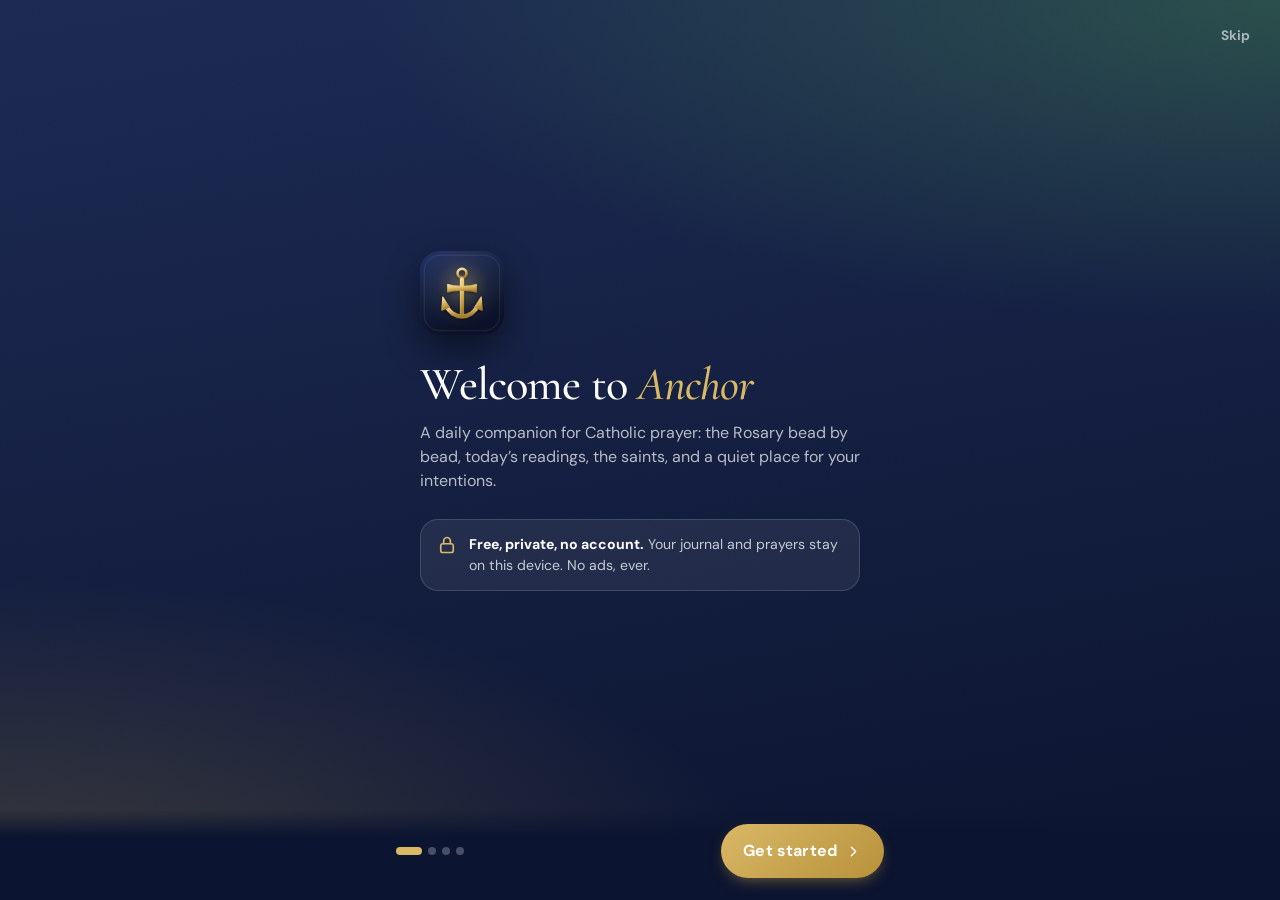
==== commit 7161ceb1: "Getting ready for main launch" ====
--- a/index.html
+++ b/index.html
@@ -7,14 +7,14 @@
 <title>Anchor — Catholic Prayer Companion</title>
 <meta name="description" content="Your daily Catholic prayer companion — the guided Rosary, today’s Mass readings, saints, Lectio Divina, a prayer journal, and Ask Anchor." />
 
-<!-- Google tag (gtag.js) -->
-<script async src="https://www.googletagmanager.com/gtag/js?id=G-GZC18324HL"></script>
+<!-- Google Tag Manager (container GTM-P5RXXK6B). GA4 and any other tags are configured in the container. -->
+<script async src="https://www.googletagmanager.com/gtm.js?id=GTM-P5RXXK6B"></script>
 <script>
   window.dataLayer = window.dataLayer || [];
   function gtag(){dataLayer.push(arguments);}
   gtag('js', new Date());
-
-  gtag('config', 'G-GZC18324HL');
+  // Tag Manager's start event: "All Pages" / "Initialization" triggers in the container fire on this.
+  dataLayer.push({ 'gtm.start': new Date().getTime(), event: 'gtm.js' });
 </script>
 
 <!-- Apply saved theme before first paint (no flash) -->
@@ -32,6 +32,7 @@
 </script>
 
 <!-- PWA -->
+<link rel="canonical" href="https://faithanchor.net/" />
 <link rel="manifest" href="manifest.json" />
 <meta name="apple-mobile-web-app-capable" content="yes" />
 <meta name="mobile-web-app-capable" content="yes" />
@@ -43,10 +44,14 @@
 
 <!-- Open Graph -->
 <meta property="og:type" content="website" />
+<meta property="og:site_name" content="Anchor" />
+<meta property="og:locale" content="en_US" />
 <meta property="og:title" content="Anchor — Catholic Prayer Companion" />
 <meta property="og:description" content="Pray the Rosary bead by bead, read today’s Mass readings, meet the saints, and keep a prayer journal." />
-<meta property="og:url" content="https://candycain5432.github.io/Anchor/" />
-<meta property="og:image" content="https://candycain5432.github.io/Anchor/icons/og-image.jpg" />
+<meta property="og:url" content="https://faithanchor.net/" />
+<meta property="og:image" content="https://faithanchor.net/icons/og-image.jpg" />
+<meta property="og:image:secure_url" content="https://faithanchor.net/icons/og-image.jpg" />
+<meta property="og:image:type" content="image/jpeg" />
 <meta property="og:image:width" content="1200" />
 <meta property="og:image:height" content="630" />
 <meta property="og:image:alt" content="Anchor — a gold anchor-cross on navy, with the words Catholic Prayer Companion" />
@@ -55,17 +60,42 @@
 <meta name="twitter:card" content="summary_large_image" />
 <meta name="twitter:title" content="Anchor — Catholic Prayer Companion" />
 <meta name="twitter:description" content="Pray the Rosary bead by bead, read today’s Mass readings, meet the saints, and keep a prayer journal." />
-<meta name="twitter:image" content="https://candycain5432.github.io/Anchor/icons/og-image.jpg" />
+<meta name="twitter:image" content="https://faithanchor.net/icons/og-image.jpg" />
+<meta name="twitter:image:alt" content="Anchor — a gold anchor-cross on navy, with the words Catholic Prayer Companion" />
+
+<!-- Structured data for search engines -->
+<script type="application/ld+json">
+{
+  "@context": "https://schema.org",
+  "@type": "WebApplication",
+  "name": "Anchor",
+  "alternateName": "Anchor — Catholic Prayer Companion",
+  "url": "https://faithanchor.net/",
+  "description": "A free daily Catholic prayer companion: the guided Rosary, today’s Mass readings, saints, Lectio Divina, a prayer journal, and Ask Anchor.",
+  "applicationCategory": "LifestyleApplication",
+  "operatingSystem": "Any (web browser; installable on iPhone, Android and desktop)",
+  "browserRequirements": "Requires JavaScript",
+  "inLanguage": "en",
+  "isAccessibleForFree": true,
+  "offers": { "@type": "Offer", "price": "0", "priceCurrency": "USD" },
+  "image": "https://faithanchor.net/icons/og-image.jpg",
+  "screenshot": "https://faithanchor.net/screenshots/hero.webp",
+  "author": { "@type": "Person", "name": "William Cain", "url": "https://williamcain.net" }
+}
+</script>
 
 <link rel="preconnect" href="https://fonts.googleapis.com">
 <link rel="preconnect" href="https://fonts.gstatic.com" crossorigin>
 <link href="https://fonts.googleapis.com/css2?family=Cinzel:wght@500;600;700&family=Cormorant+Garamond:ital,wght@0,400;0,500;0,600;0,700;1,400;1,500&family=DM+Sans:opsz,wght@9..40,400;9..40,500;9..40,600;9..40,700;9..40,800&display=swap" rel="stylesheet">
 <link rel="stylesheet" href="css/tokens.css" />
 <link rel="stylesheet" href="css/app.css" />
+<link rel="stylesheet" href="css/doc.css" />
 <link rel="modulepreload" href="js/app.js" />
 <link rel="modulepreload" href="js/screens/today.js" />
 </head>
 <body>
+  <!-- Google Tag Manager (noscript) -->
+  <noscript><iframe src="https://www.googletagmanager.com/ns.html?id=GTM-P5RXXK6B" height="0" width="0" style="display:none;visibility:hidden"></iframe></noscript>
   <!-- Shared SVG paint servers -->
   <svg width="0" height="0" style="position:absolute" aria-hidden="true">
     <defs>
--- a/css/app.css
+++ b/css/app.css
@@ -53,9 +53,6 @@
   margin: 0 auto;
   overflow: hidden;
   z-index: 1;
-}
-@media (min-width: 600px) {
-  .app { box-shadow: 0 0 0 1px var(--line), var(--shadow-3); }
 }
 
 .screen {
@@ -740,6 +737,17 @@
 .send:disabled { opacity: .4; }
 .send svg { width: 19px; height: 19px; }
 .disclaimer { text-align: center; font-size: .68rem; color: var(--ink-3); margin-top: 8px; }
+.disclaimer button { background: none; border: 0; padding: 0; font: inherit; font-weight: 700; color: var(--gold); text-decoration: underline; text-underline-offset: 2px; }
+.limit-note { display: flex; gap: 12px; align-items: flex-start; padding: 4px 0; }
+.limit-note .i { flex: none; width: 36px; height: 36px; border-radius: 11px; display: grid; place-items: center; background: var(--gold-3); color: var(--gold); }
+.limit-note .i svg { width: 19px; height: 19px; }
+.limit-note b { display: block; font-family: var(--font-display); font-size: 1.2rem; font-weight: 600; line-height: 1.2; margin-bottom: 4px; }
+.limit-note p { margin: 0 0 6px; }
+.limit-note a { font-weight: 700; }
+.ai-notice { font-size: .95rem; line-height: 1.6; }
+.ai-notice p { margin: 0 0 12px; }
+.ai-notice-mark { width: 52px; height: 52px; margin: 2px auto 16px; border-radius: 16px; display: grid; place-items: center; color: #fff; background: linear-gradient(145deg, var(--gold-2), var(--gold)); }
+.ai-notice-mark svg { width: 24px; height: 24px; }
 
 /* ---------- Journal ---------- */
 .intention { padding: 16px; }
@@ -788,7 +796,9 @@
   display: flex; flex-direction: column; justify-content: safe center;
   cursor: pointer; user-select: none; -webkit-user-select: none;
   touch-action: pan-y;
-}
+  scrollbar-width: none; /* the fade at the bottom (.more) already says there's more */
+}
+.player-card::-webkit-scrollbar { display: none; }
 .player-card .k { font-size: .7rem; font-weight: 800; letter-spacing: .16em; text-transform: uppercase; color: var(--gold); margin-bottom: 8px; }
 .player-card .pt { font-family: var(--font-display); font-size: calc(1.14rem * var(--reader, 1)); line-height: 1.5; font-weight: 500; white-space: pre-line; }
 .player-card .hint { font-size: .72rem; color: var(--ink-3); margin-top: 14px; }
@@ -853,17 +863,6 @@
 .onb h1 { font-family: var(--font-display); font-weight: 500; font-size: 2.9rem; line-height: 1.02; margin: 0 0 12px; letter-spacing: -.02em; }
 .onb h1 em { color: var(--gold-2); }
 .onb p.lead { color: rgba(255,255,255,.7); font-size: 1rem; margin: 0 0 26px; }
-.onb .pick { display: grid; grid-template-columns: 1fr 1fr; gap: 10px; }
-.onb .pick button {
-  text-align: left; padding: 10px 12px; border-radius: var(--r-md);
-  background: rgba(255,255,255,.07); border: 1.5px solid rgba(255,255,255,.14);
-  color: #fff; transition: all .2s;
-}
-.onb .pick button .e { display: block; margin-bottom: 4px; color: var(--gold-2); }
-.onb .pick button .e svg { width: 22px; height: 22px; }
-.onb .pick button b { display: block; font-size: .9rem; }
-.onb .pick button span { font-size: .72rem; color: rgba(255,255,255,.55); }
-.onb .pick button.on { background: rgba(217,184,102,.18); border-color: var(--gold-2); }
 .onb-foot {
   position: sticky; bottom: calc(-1 * var(--safe-bottom) - 22px); z-index: 2;
   display: flex; align-items: center; gap: 14px;
@@ -873,25 +872,7 @@
 .onb-dots { display: flex; gap: 6px; flex: 1; }
 .onb-dots i { width: 8px; height: 8px; border-radius: 999px; background: rgba(255,255,255,.25); transition: width .3s var(--ease), background .3s; }
 .onb-dots i.on { width: 26px; background: var(--gold-2); }
-.onb .themes { display: grid; grid-template-columns: repeat(3, 1fr); gap: 10px; }
-.onb .themes button {
-  text-align: left; padding: 10px; border-radius: var(--r-md);
-  background: rgba(255,255,255,.07); border: 1.5px solid rgba(255,255,255,.14);
-  color: #fff; transition: all .2s;
-}
-.onb .themes button.on { background: rgba(217,184,102,.18); border-color: var(--gold-2); }
-.onb .themes b { display: block; font-size: .9rem; margin-top: 10px; }
-.onb .themes button > span:last-child { display: block; font-size: .7rem; line-height: 1.3; color: rgba(255,255,255,.55); }
-/* Miniature app previews: header band, card, card. */
-.tp { display: flex; flex-direction: column; gap: 5px; padding: 0 0 8px; height: 104px; border-radius: 12px; overflow: hidden; background: #f4ede0; }
-.tp i { display: block; margin: 0 8px; height: 16px; border-radius: 5px; background: #fffaf0; box-shadow: 0 1px 2px rgba(0,0,0,.08); }
-.tp i:first-child { margin: 0; height: 38px; border-radius: 0 0 10px 10px; background: linear-gradient(160deg, #24345f, #14203f); box-shadow: none; }
-.tp i:nth-child(2) { border-left: 4px solid #c9a449; }
-.tp-dark { background: #0b1020; }
-.tp-dark i { background: #172038; box-shadow: none; }
-.tp-dark i:first-child { background: linear-gradient(160deg, #1b2747, #0e1530); }
-.tp-auto { background: linear-gradient(90deg, #f4ede0 50%, #0b1020 50%); }
-.tp-auto i { background: linear-gradient(90deg, #fffaf0 50%, #172038 50%) border-box; box-shadow: none; }
+.onb a.btn { text-decoration: none; }
 .onb-maker {
   width: 84px; height: 84px; margin-bottom: 22px; border-radius: 50%;
   display: grid; place-items: center;
@@ -912,18 +893,354 @@
 .onb-link b { display: block; font-size: .95rem; }
 .onb-link .t span { font-size: .78rem; color: rgba(255,255,255,.55); }
 .onb-link > svg { width: 17px; height: 17px; color: rgba(255,255,255,.45); flex: none; }
-.onb .remind { display: flex; align-items: center; gap: 12px; padding: 14px 16px; border-radius: var(--r-md); background: rgba(255,255,255,.07); border: 1px solid rgba(255,255,255,.14); margin-bottom: 10px; }
-.onb .remind .t { flex: 1; }
-.onb .remind b { display: block; font-size: .95rem; }
-.onb .remind span { font-size: .75rem; color: rgba(255,255,255,.55); }
-.onb input[type="time"] { background: rgba(255,255,255,.1); border: 1px solid rgba(255,255,255,.2); color: #fff; border-radius: 10px; padding: 6px 8px; color-scheme: dark; }
+.onb-privacy {
+  display: flex; gap: 12px; align-items: flex-start;
+  padding: 14px 16px; border-radius: var(--r-md);
+  background: rgba(255,255,255,.07); border: 1px solid rgba(255,255,255,.14);
+  font-size: .88rem; line-height: 1.5; color: rgba(255,255,255,.75);
+}
+.onb-privacy svg { flex: none; width: 20px; height: 20px; margin-top: 1px; color: var(--gold-2); }
+.onb-privacy b { color: #fff; }
+.onb-begin { display: grid; gap: 10px; }
+.onb-begin button {
+  display: flex; align-items: center; gap: 14px; width: 100%; text-align: left;
+  padding: 13px 16px; border-radius: var(--r-md);
+  background: rgba(255,255,255,.07); border: 1.5px solid rgba(255,255,255,.14); color: #fff;
+  transition: background .2s, border-color .2s, transform .15s var(--ease);
+}
+.onb-begin button:active { transform: scale(.985); background: rgba(217,184,102,.18); border-color: var(--gold-2); }
+.onb-begin .i { flex: none; width: 40px; height: 40px; border-radius: 12px; display: grid; place-items: center; background: rgba(217,184,102,.16); color: var(--gold-2); }
+.onb-begin .i svg { width: 21px; height: 21px; }
+.onb-begin .t { flex: 1; min-width: 0; }
+.onb-begin b { display: block; font-size: 1rem; }
+.onb-begin .t span { font-size: .8rem; color: rgba(255,255,255,.6); }
+.onb-begin > button > svg { width: 17px; height: 17px; flex: none; color: rgba(255,255,255,.45); }
+
+/* ---------- Install instructions (onboarding, Today card, Me → About sheet) ---------- */
+/* Walkthrough video (media/onboarding-*.mp4): onboarding, Today card, install sheet */
+.install-demo { margin: 0 0 18px; display: flex; justify-content: center; }
+.install-demo video {
+  display: block; height: clamp(200px, 33dvh, 350px); aspect-ratio: 540 / 762; max-width: 100%;
+  border-radius: 22px; background: #0f1a38 center / cover;
+  box-shadow: 0 18px 40px -18px rgba(0,0,0,.55), 0 0 0 1px rgba(255,255,255,.1);
+}
+.onb .install-demo { margin: -10px 0 20px; }
+.card .install-demo video { height: 250px; border-radius: 18px; }
+.install-steps { list-style: none; margin: 0; padding: 0; display: grid; gap: 10px; counter-reset: none; }
+.install-steps li { display: flex; gap: 12px; align-items: flex-start; font-size: .92rem; line-height: 1.6; }
+.install-steps .n {
+  flex: none; width: 26px; height: 26px; border-radius: 50%; display: grid; place-items: center;
+  font-size: .8rem; font-weight: 800; color: #fff; background: linear-gradient(145deg, var(--gold-2), var(--gold));
+}
+.ui-chip {
+  display: inline-flex; align-items: center; gap: 5px; vertical-align: middle;
+  padding: 1px 9px; border-radius: 8px; white-space: nowrap;
+  font-size: .82rem; font-weight: 700;
+  background: var(--surface-2); border: 1px solid var(--line); color: var(--ink);
+}
+.ui-chip svg { width: 15px; height: 15px; color: var(--gold); }
+.install-note { margin: 12px 0 0; font-size: .8rem; color: var(--ink-3); text-align: center; }
+.install-done { display: flex; align-items: center; gap: 8px; margin: 0; font-weight: 600; color: var(--ink-2); }
+.install-done svg { width: 18px; height: 18px; color: var(--gold); }
+.install-actions { display: grid; gap: 8px; margin-top: 16px; }
+.install-actions a.btn { text-decoration: none; }
+.onb .install-steps li { color: rgba(255,255,255,.85); }
+.onb .ui-chip { background: rgba(255,255,255,.1); border-color: rgba(255,255,255,.2); color: #fff; }
+.onb .ui-chip svg { color: var(--gold-2); }
+.onb .install-note, .onb .install-done { color: rgba(255,255,255,.6); }
+.onb .btn-soft { background: rgba(255,255,255,.1); color: #fff; }
+
+/* ---------- In-app browser banner (Instagram, Facebook, TikTok…) ---------- */
+.app { margin-top: var(--inapp-h, 0px); height: calc(100dvh - var(--inapp-h, 0px)); }
+.inapp-banner {
+  position: fixed; top: 0; left: 0; right: 0; z-index: 70;
+  display: flex; align-items: center; gap: 10px;
+  padding: calc(var(--safe-top) + 10px) 12px 10px 14px;
+  background: linear-gradient(160deg, var(--navy-2), var(--navy)); color: #fff;
+  box-shadow: 0 6px 20px rgba(0,0,0,.25);
+  animation: fade .3s both;
+}
+.inapp-banner .i { flex: none; width: 34px; height: 34px; border-radius: 10px; display: grid; place-items: center; background: rgba(217,184,102,.18); color: var(--gold-2); }
+.inapp-banner .i svg { width: 18px; height: 18px; }
+.inapp-banner .t { flex: 1; min-width: 0; font-size: .78rem; line-height: 1.35; color: rgba(255,255,255,.7); }
+.inapp-banner .t b { display: block; font-size: .88rem; color: #fff; }
+.inapp-banner .go { flex: none; border: 0; border-radius: 999px; padding: 7px 13px; font-weight: 700; font-size: .8rem; background: var(--gold-2); color: var(--navy); }
+.inapp-banner .x { flex: none; border: 0; background: none; color: rgba(255,255,255,.6); padding: 6px; display: grid; place-items: center; }
+.inapp-banner .x svg { width: 16px; height: 16px; }
+
+/* ---------- One-time pop-up (donation ask) ---------- */
+.nudge {
+  position: fixed; inset: 0; z-index: 90; display: grid; place-items: center; padding: 20px;
+  background: rgba(8,12,26,.6); backdrop-filter: blur(6px); -webkit-backdrop-filter: blur(6px);
+  animation: fade .25s both;
+}
+.nudge.out { opacity: 0; transition: opacity .25s; }
+.nudge-card {
+  position: relative; width: 100%; max-width: 380px; max-height: calc(100dvh - 40px); overflow-y: auto;
+  padding: 28px 22px 18px; border-radius: var(--r-lg); text-align: center; color: #fff;
+  background:
+    radial-gradient(120% 80% at 100% 0%, rgba(217,184,102,.25), transparent 60%),
+    linear-gradient(165deg, var(--navy-2), #0b1430);
+  box-shadow: var(--shadow-3);
+  opacity: 0; transform: translateY(14px);
+  animation: rise .45s var(--spring) both;
+}
+.nudge-x { position: absolute; top: 10px; right: 10px; color: rgba(255,255,255,.6); background: none; }
+.nudge-mark {
+  width: 64px; height: 64px; margin: 0 auto 14px; border-radius: 50%; display: grid; place-items: center; color: #fff;
+  background: radial-gradient(circle at 30% 25%, #f4d98f 0%, var(--gold) 55%, #94702a 100%);
+  box-shadow: 0 12px 28px rgba(0,0,0,.4), inset 0 1px 0 rgba(255,255,255,.5);
+}
+.nudge-mark svg { width: 30px; height: 30px; }
+.nudge .eyebrow { color: var(--gold-2); margin-bottom: 6px; }
+.nudge h3 { font-family: var(--font-display); font-weight: 500; font-size: 1.9rem; line-height: 1.1; margin: 0 0 10px; }
+.nudge h3 em { color: var(--gold-2); }
+.nudge p { color: rgba(255,255,255,.75); font-size: .92rem; line-height: 1.55; margin: 0 0 16px; }
+.nudge-goal {
+  text-align: left; margin: 0 0 18px; padding: 12px 14px; border-radius: var(--r-md);
+  background: rgba(255,255,255,.07); border: 1px solid rgba(217,184,102,.3);
+}
+.nudge-goal b { display: block; font-size: .9rem; margin-bottom: 2px; }
+.nudge-goal span { font-size: .8rem; line-height: 1.45; color: rgba(255,255,255,.7); }
+.nudge-goal a { color: var(--gold-2); font-weight: 700; }
+.nudge a.btn { text-decoration: none; }
+.nudge .btn-ghost { color: rgba(255,255,255,.75); margin-top: 6px; }
+.nudge-foot { font-size: .74rem !important; color: rgba(255,255,255,.45) !important; margin: 8px 0 0 !important; }
 
 /* ---------- Skeleton ---------- */
 .skel { border-radius: 8px; background: linear-gradient(90deg, var(--surface-2) 25%, var(--surface-3) 50%, var(--surface-2) 75%); background-size: 200% 100%; animation: shimmer 1.4s infinite; color: transparent !important; }
 .skel-line { height: 14px; margin: 8px 0; }
 @keyframes shimmer { to { background-position: -200% 0; } }
 
-/* ---------- Desktop nicety ---------- */
+
+/* ---------- Support the maker ---------- */
+.donate-card {
+  display: flex; align-items: center; gap: 14px;
+  padding: 16px 18px; color: #fff; text-decoration: none;
+  background:
+    radial-gradient(120% 140% at 100% 0%, rgba(217,184,102,.28) 0%, transparent 60%),
+    linear-gradient(160deg, var(--navy-2), var(--navy));
+  border-color: rgba(217,184,102,.35);
+  transition: transform .2s var(--ease);
+}
+.donate-card:active { transform: scale(.985); }
+.donate-icon {
+  flex: none; width: 46px; height: 46px; border-radius: 15px;
+  display: grid; place-items: center; color: #fff;
+  background: linear-gradient(145deg, var(--gold-2), var(--gold));
+  box-shadow: 0 8px 20px -6px rgba(184,145,58,.6), inset 0 1px 0 rgba(255,255,255,.4);
+}
+.donate-icon svg { width: 23px; height: 23px; }
+.donate-body { flex: 1; min-width: 0; }
+.donate-body b { display: block; font-family: var(--font-display); font-weight: 600; font-size: 1.2rem; line-height: 1.15; }
+.donate-body span { display: block; margin-top: 2px; font-size: .8rem; line-height: 1.4; color: rgba(255,255,255,.7); }
+.donate-go { flex: none; color: var(--gold-2); }
+.donate-go svg { width: 18px; height: 18px; }
+
+/* ==========================================================================
+   Polish (all sizes)
+   ========================================================================== */
+/* A soft top highlight makes cards read as paper rather than flat boxes. */
+.card, .list, .guide, .starter, .day-chip { box-shadow: var(--shadow-1), inset 0 1px 0 rgba(255,255,255,.55); }
+:root[data-theme="dark"] :is(.card, .list, .guide, .starter, .day-chip) { box-shadow: var(--shadow-1), inset 0 1px 0 rgba(255,255,255,.04); }
+@media (prefers-color-scheme: dark) {
+  :root[data-theme="auto"] :is(.card, .list, .guide, .starter, .day-chip) { box-shadow: var(--shadow-1), inset 0 1px 0 rgba(255,255,255,.04); }
+}
+.hero-title { text-shadow: 0 2px 22px rgba(0,0,0,.18); }
+/* Active tab: a soft gold pill behind the icon. */
+.tab > svg { position: relative; z-index: 1; }
+.tab:not(.tab-ask).active::before {
+  content: ''; position: absolute; top: 9px; left: 50%; translate: -50% 0;
+  width: 48px; height: 31px; border-radius: 999px;
+  background: color-mix(in srgb, var(--gold) 14%, transparent);
+  animation: fade .3s var(--ease) both;
+}
+
+/* Sidebar-only pieces of the nav, and column wrappers (plain blocks on phones). */
+.nav-brand, .nav-foot, .wide-only { display: none; }
+.col { min-width: 0; }
+/* On phones the second column simply continues the first, so continue its entrance stagger too. */
+@media (max-width: 1099px) {
+  .screen[data-screen="today"] .col-side > :nth-child(1) { animation-delay: .27s; }
+  .screen[data-screen="today"] .col-side > :nth-child(2) { animation-delay: .32s; }
+  .screen[data-screen="today"] .col-side > :nth-child(n+3) { animation-delay: .36s; }
+  .screen[data-screen="me"] .col-side > :nth-child(1) { animation-delay: .12s; }
+  .screen[data-screen="me"] .col-side > :nth-child(2) { animation-delay: .17s; }
+  .screen[data-screen="me"] .col-side > :nth-child(3) { animation-delay: .22s; }
+  .screen[data-screen="me"] .col-side > :nth-child(4) { animation-delay: .27s; }
+  .screen[data-screen="me"] .col-side > :nth-child(5) { animation-delay: .32s; }
+  .screen[data-screen="me"] .col-side > :nth-child(n+6) { animation-delay: .36s; }
+}
+
+/* ==========================================================================
+   Responsive: phones (< 600px) keep the layout above untouched.
+   ========================================================================== */
+
+/* ---------- Tablet (600px+): full width, content centered ---------- */
 @media (min-width: 600px) {
   body { background: radial-gradient(80% 60% at 50% 0%, var(--surface-2), var(--bg)); }
-}
+  .app { max-width: none; }
+  .page { max-width: 760px; margin: 0 auto; padding: 22px 24px 0; }
+  .hero { padding-left: max(24px, calc((100% - 712px) / 2)); padding-right: max(24px, calc((100% - 712px) / 2)); }
+  .ribbon { right: max(30px, calc((100% - 712px) / 2 + 6px)); }
+  .week, .chips.scroll { margin-left: -24px; margin-right: -24px; padding-left: 24px; padding-right: 24px; scroll-padding-inline: 24px; }
+  .ask-head, .chat, .composer { padding-left: max(16px, calc((100% - 720px) / 2)); padding-right: max(16px, calc((100% - 720px) / 2)); }
+  .msg-user { max-width: 74%; }
+  .heat, .heat-legend { max-width: 420px; margin-left: auto; margin-right: auto; }
+}
+
+/* ---------- Desktop (900px+): sidebar, wide pages, dialogs ---------- */
+@media (min-width: 900px) {
+  :root { --rail: 264px; }
+
+  main { position: absolute; inset: 0 0 0 var(--rail); }
+  .screen { padding-bottom: 64px; scrollbar-width: thin; scrollbar-color: var(--line-2) transparent; }
+  .screen::-webkit-scrollbar { display: block; width: 10px; }
+  .screen::-webkit-scrollbar-thumb { background: var(--line-2); border-radius: 999px; border: 3px solid transparent; background-clip: content-box; }
+  .screen[data-screen="ask"] { padding-bottom: 0; }
+
+  /* Sidebar navigation (the phone's bottom tab bar) */
+  .tabbar {
+    left: 0; top: 0; bottom: 0; translate: none;
+    width: var(--rail); height: auto;
+    flex-direction: column; align-items: stretch; justify-content: flex-start; gap: 4px;
+    padding: calc(var(--safe-top) + 26px) 18px 24px;
+    border: 0; border-right: 1px solid var(--line); border-radius: 0;
+    background: color-mix(in srgb, var(--surface) 70%, transparent);
+    box-shadow: none;
+  }
+  .nav-brand { order: -2; display: flex; align-items: center; gap: 12px; padding: 0 8px 24px; }
+  .nav-brand img { flex: none; border-radius: 12px; box-shadow: 0 8px 18px -8px rgba(20,32,63,.6); }
+  .nav-brand b { display: block; font-family: var(--font-display); font-size: 1.6rem; font-weight: 600; line-height: 1; letter-spacing: -.01em; }
+  .nav-brand small { display: block; margin-top: 4px; font-size: .72rem; color: var(--ink-3); }
+  .tab {
+    flex: none; height: 46px; flex-direction: row; justify-content: flex-start; gap: 14px;
+    padding: 0 14px; border-radius: 14px;
+    font-size: .95rem; font-weight: 600; letter-spacing: 0; color: var(--ink-2);
+    transition: background .2s, color .2s;
+  }
+  .tab svg { width: 21px; height: 21px; }
+  .tab.active { background: var(--surface); color: var(--ink); box-shadow: var(--shadow-1); }
+  .tab.active svg { transform: none; }
+  .tab:not(.tab-ask).active::before { display: none; }
+  .tab.active::after { left: 0; top: 13px; bottom: 13px; width: 3px; height: auto; border-radius: 0 3px 3px 0; }
+  .tab-ask {
+    order: -1; width: auto; height: auto; margin: 0 0 18px; padding: 10px 14px 10px 10px; border-radius: 16px;
+    color: #fff;
+    background:
+      radial-gradient(120% 160% at 100% 0%, rgba(217,184,102,.35), transparent 60%),
+      linear-gradient(150deg, var(--navy-2), var(--navy));
+    box-shadow: 0 12px 26px -14px rgba(20,32,63,.8);
+  }
+  .tab-ask .orb { width: 38px; height: 38px; transform: none; box-shadow: 0 6px 14px -4px rgba(184,145,58,.7), inset 0 1px 0 rgba(255,255,255,.5); }
+  .tab-ask .orb svg { width: 19px; height: 19px; }
+  .tab-ask > span:last-child { margin-top: 0; color: #fff; font-weight: 700; }
+  .tab-ask.active { background: radial-gradient(120% 160% at 100% 0%, rgba(217,184,102,.5), transparent 60%), linear-gradient(150deg, var(--navy-2), var(--navy)); box-shadow: 0 0 0 2px var(--gold-2), 0 12px 26px -14px rgba(20,32,63,.8); }
+  .tab-ask.active .orb, .tab-ask:active .orb { transform: none; }
+  .wide-only { display: inline; }
+  .nav-foot {
+    display: block; margin-top: auto; padding: 18px 10px 0; border-top: 1px solid var(--line);
+    font-family: var(--font-display); font-style: italic; font-size: 1.05rem; line-height: 1.35; color: var(--ink-2);
+  }
+  .nav-foot small { display: block; margin-top: 6px; font-family: var(--font-caps); font-style: normal; font-size: .62rem; font-weight: 700; letter-spacing: .2em; text-transform: uppercase; color: var(--gold); }
+
+  /* Hero becomes a banner card */
+  .hero, .hero-compact { margin: 22px 32px 0; padding: 34px 40px 38px; border-radius: var(--r-xl); }
+  .hero-compact { padding-bottom: 30px; }
+  .hero-title { font-size: 3.4rem; }
+  .hero::after { width: 560px; height: 560px; right: -170px; top: -270px; }
+  .ribbon { right: 52px; height: 80px; }
+  .seg-hero { max-width: 420px; }
+  .stats { max-width: 560px; }
+
+  .page { max-width: none; padding: 26px 32px 0; }
+  .week, .chips.scroll { margin-left: 0; margin-right: 0; padding-left: 0; padding-right: 0; scroll-padding-inline: 0; }
+
+  /* Sheets become centered dialogs */
+  .sheet-wrap { align-items: center; padding: 24px; }
+  .sheet {
+    max-width: 620px; max-height: min(88dvh, 920px);
+    border-radius: 26px; padding-bottom: 0; overflow: hidden;
+    transform: translateY(18px) scale(.97); opacity: 0;
+    transition: transform .32s var(--ease), opacity .22s var(--ease);
+  }
+  .sheet-wrap.open .sheet { transform: none; opacity: 1; }
+  .sheet.full { max-width: 780px; height: min(92dvh, 1040px); border-radius: 26px; padding-top: 0; }
+  .sheet-grab { display: none; }
+  .sheet-head, .sheet.full .sheet-head { padding: 20px 22px 10px; }
+  .sheet-body { padding: 4px 26px 28px; }
+  .sheet-foot { padding: 14px 22px 18px; }
+
+  /* Ask: a centered reading column */
+  .ask-head, .chat, .composer { padding-left: max(28px, calc((100% - 820px) / 2)); padding-right: max(28px, calc((100% - 820px) / 2)); }
+  .ask-head { padding-top: 20px; padding-bottom: 16px; }
+  .chat { padding-top: 30px; gap: 18px; }
+  .composer { padding-bottom: 24px; }
+  .chat-empty h2 { font-size: 2.6rem; }
+  .chat-empty p { max-width: 420px; font-size: 1rem; }
+  .starters { grid-template-columns: 1fr 1fr; }
+  .msg-user { max-width: 70%; }
+  .msg-ai { padding: 18px 22px 12px; }
+  .msg-ai .md { font-size: 1rem; }
+
+  .inapp-banner { display: none; }
+  .app { margin-top: 0; height: 100dvh; }
+}
+
+/* ---------- Wide (1100px+): columns and grids ---------- */
+@media (min-width: 1100px) {
+  .hero, .hero-compact { margin-left: max(32px, calc((100% - 1240px) / 2)); margin-right: max(32px, calc((100% - 1240px) / 2)); }
+  .page { max-width: 1304px; margin: 0 auto; }
+
+  .cols { display: grid; grid-template-columns: minmax(0, 1.45fr) minmax(0, 1fr); gap: 22px; align-items: start; }
+  .screen[data-screen="me"] .cols { grid-template-columns: minmax(0, 1fr) minmax(0, 1.1fr); }
+  .col > :first-child { margin-top: 0; }
+
+  /* Today */
+  .verse-text { font-size: 1.6rem; }
+  .reflect-text { font-size: 1.3rem; }
+  .now-card { padding: 22px 24px; }
+  .now-icon { width: 64px; height: 64px; border-radius: 20px; }
+  .now-title { font-size: 1.7rem; }
+
+  /* Pray */
+  .guide-grid { grid-template-columns: repeat(4, 1fr); gap: 16px; }
+  .guide { min-height: 168px; padding: 20px; }
+  .guide.feature { min-height: 168px; }
+  .list-2 { display: grid; grid-template-columns: 1fr 1fr; }
+  .list-2 > .row:nth-child(2) { border-top: 0; }
+  .list-2 > .row:nth-child(even) { border-left: 1px solid var(--line); }
+  .screen[data-screen="pray"] [data-list] { columns: 2; column-gap: 22px; }
+  .screen[data-screen="pray"] [data-list] .list { break-inside: avoid; }
+  .screen[data-screen="pray"] [data-list] .list-label { break-after: avoid; }
+  .screen[data-screen="pray"] [data-list] > .list-label:first-child { margin-top: 4px; }
+  .screen[data-screen="pray"] .search { max-width: 560px; }
+
+  /* Journal: cards in two columns, forms and controls full width */
+  .screen[data-screen="journal"] .page { display: grid; grid-template-columns: 1fr 1fr; column-gap: 18px; align-items: start; }
+  .screen[data-screen="journal"] .page > * { grid-column: 1 / -1; }
+  .screen[data-screen="journal"] .page > :is(.intention, [data-note], div.card) { grid-column: auto; }
+  .screen[data-screen="journal"] .page > .seg { max-width: 460px; }
+
+  /* Me */
+  .seal-grid { grid-template-columns: repeat(4, 1fr); gap: 16px 10px; }
+  .seal-cell .seal { width: 72px; height: 72px; }
+}
+
+/* ---------- Mouse & trackpad: hover feedback (never on touch screens) ---------- */
+@media (hover: hover) and (pointer: fine) {
+  .card[role="button"], .guide, .starter, .donate-card, .day-chip, .onb-begin button { transition: transform .2s var(--ease), box-shadow .2s var(--ease), border-color .2s; }
+  .card[role="button"]:hover, .guide:hover, .starter:hover, .donate-card:hover { transform: translateY(-2px); box-shadow: var(--shadow-2); }
+  .starter:hover, .chip:hover { border-color: color-mix(in srgb, var(--gold) 55%, var(--line)); }
+  button.row:hover, a.row:hover, .row.tap:hover, .rule-item:hover, .reading-head:hover { background: var(--surface-2); }
+  .reading-head:hover { border-radius: 10px; }
+  .btn-primary:hover, .send:hover { filter: brightness(1.06); box-shadow: 0 10px 22px -8px rgba(184,145,58,.85); }
+  .btn-soft:hover, .icon-btn:hover { border-color: var(--line-2); color: var(--ink); }
+  .msg-tools button:hover { background: var(--surface-2); color: var(--ink-2); }
+  .onb-begin button:hover { background: rgba(255,255,255,.11); border-color: rgba(217,184,102,.6); }
+  .seal-cell:hover .seal { transform: scale(1.06); transition: transform .3s var(--spring); }
+}
+@media (min-width: 900px) and (hover: hover) {
+  .tab:not(.active):not(.tab-ask):hover { background: color-mix(in srgb, var(--surface) 65%, transparent); color: var(--ink); }
+  .tab-ask:hover { filter: brightness(1.12); }
+}
--- a/css/doc.css
+++ b/css/doc.css
@@ -0,0 +1,24 @@
+/* Long-form text (FAQ, Privacy Policy). Used by faq.html / privacy.html and,
+   when those pages are opened inside the app, by the sheet that shows them. */
+.doc { font-size: .95rem; line-height: 1.7; color: var(--ink); }
+.doc .updated { font-size: .72rem; text-transform: uppercase; letter-spacing: .08em; font-weight: 700; color: var(--ink-3); margin: 0 0 14px; }
+.doc h2 { font-family: var(--font-display); font-size: 1.35rem; font-weight: 600; line-height: 1.2; margin: 26px 0 6px; }
+.doc p, .doc ul, .doc ol { margin: 0 0 12px; }
+.doc ul, .doc ol { padding-left: 1.2em; }
+.doc li { margin-bottom: 6px; }
+.doc a { color: var(--gold); font-weight: 600; }
+.doc .demos { display: grid; grid-template-columns: 1fr 1fr; gap: 12px; margin: 4px 0 14px; max-width: 520px; }
+.doc .demos figure { margin: 0; }
+.doc .demos img { display: block; width: 100%; height: auto; border-radius: 14px; background: #14203f; box-shadow: 0 10px 24px -14px rgba(0,0,0,.6); }
+.doc .demos figcaption { margin-top: 6px; text-align: center; font-size: .78rem; font-weight: 700; color: var(--ink-3); }
+.doc details { border-bottom: 1px solid var(--line); padding: 4px 0; }
+.doc details:first-of-type { border-top: 1px solid var(--line); }
+.doc summary {
+  list-style: none; cursor: pointer; padding: 12px 28px 12px 0; position: relative;
+  font-family: var(--font-display); font-size: 1.2rem; font-weight: 600; line-height: 1.25;
+}
+.doc summary::-webkit-details-marker { display: none; }
+.doc summary::after { content: '+'; position: absolute; right: 4px; top: 10px; font-family: var(--font-ui); font-weight: 400; font-size: 1.3rem; color: var(--gold); transition: transform .2s; }
+.doc details[open] summary::after { transform: rotate(45deg); }
+.doc details > :not(summary) { margin-top: 0; }
+.doc details > :last-child { margin-bottom: 14px; }
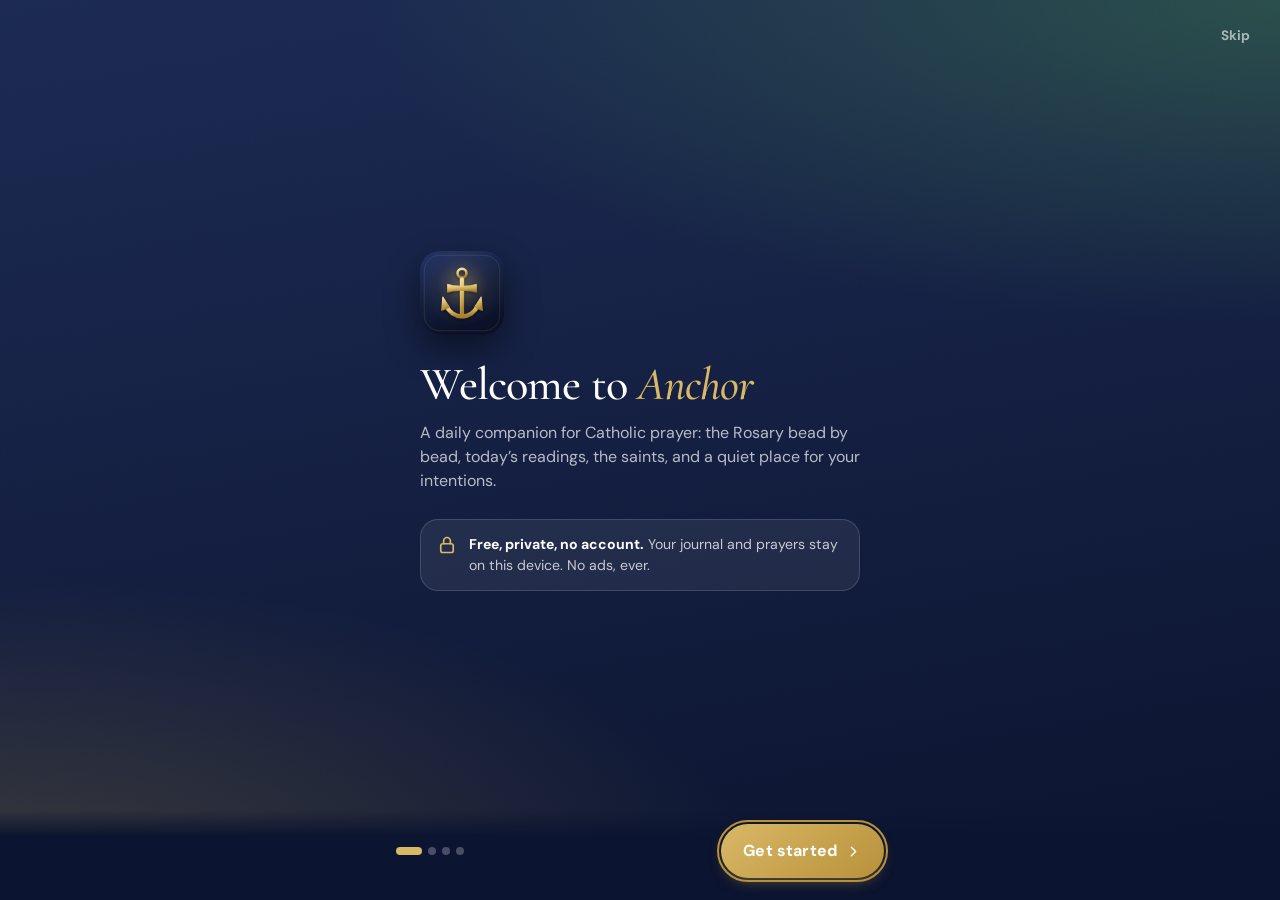
==== commit 165ab143: "Some google anylitics updates" ====
--- a/index.html
+++ b/index.html
@@ -7,14 +7,14 @@
 <title>Anchor — Catholic Prayer Companion</title>
 <meta name="description" content="Your daily Catholic prayer companion — the guided Rosary, today’s Mass readings, saints, Lectio Divina, a prayer journal, and Ask Anchor." />
 
-<!-- Google Tag Manager (container GTM-P5RXXK6B). GA4 and any other tags are configured in the container. -->
-<script async src="https://www.googletagmanager.com/gtm.js?id=GTM-P5RXXK6B"></script>
+<!-- Google tag (gtag.js) -->
+<script async src="https://www.googletagmanager.com/gtag/js?id=G-41V16QZ641"></script>
 <script>
   window.dataLayer = window.dataLayer || [];
   function gtag(){dataLayer.push(arguments);}
   gtag('js', new Date());
-  // Tag Manager's start event: "All Pages" / "Initialization" triggers in the container fire on this.
-  dataLayer.push({ 'gtm.start': new Date().getTime(), event: 'gtm.js' });
+  // The app reports its own page views, one per screen, tab and sheet (see js/analytics.js).
+  gtag('config', 'G-41V16QZ641', { send_page_view: false });
 </script>
 
 <!-- Apply saved theme before first paint (no flash) -->
@@ -94,8 +94,6 @@
 <link rel="modulepreload" href="js/screens/today.js" />
 </head>
 <body>
-  <!-- Google Tag Manager (noscript) -->
-  <noscript><iframe src="https://www.googletagmanager.com/ns.html?id=GTM-P5RXXK6B" height="0" width="0" style="display:none;visibility:hidden"></iframe></noscript>
   <!-- Shared SVG paint servers -->
   <svg width="0" height="0" style="position:absolute" aria-hidden="true">
     <defs>
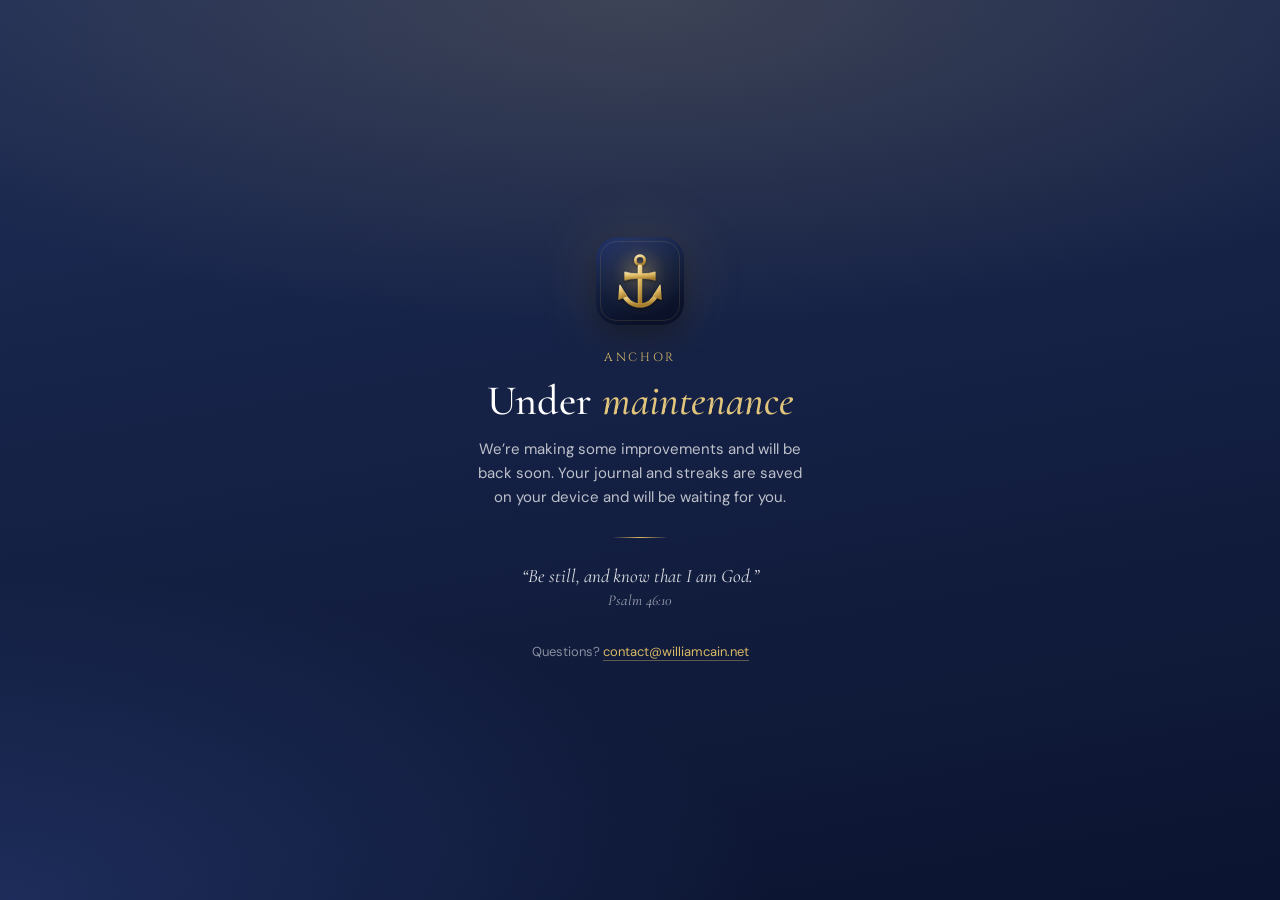
==== commit 4e8a0569: "Maintenance mode: landing page and service worker cleanup index.html is a single "under maintenance"" ====
--- a/index.html
+++ b/index.html
@@ -1,140 +1,58 @@
 <!DOCTYPE html>
-<html lang="en" data-theme="auto" data-size="m" data-lit="green">
+<html lang="en">
 <head>
-<meta charset="UTF-8" />
-<meta name="viewport" content="width=device-width, initial-scale=1, viewport-fit=cover" />
-<meta name="theme-color" content="#14203f" />
-<title>Anchor — Catholic Prayer Companion</title>
-<meta name="description" content="Your daily Catholic prayer companion — the guided Rosary, today’s Mass readings, saints, Lectio Divina, a prayer journal, and Ask Anchor." />
-
-<!-- Google tag (gtag.js) -->
-<script async src="https://www.googletagmanager.com/gtag/js?id=G-41V16QZ641"></script>
-<script>
-  window.dataLayer = window.dataLayer || [];
-  function gtag(){dataLayer.push(arguments);}
-  gtag('js', new Date());
-  // The app reports its own page views, one per screen, tab and sheet (see js/analytics.js).
-  gtag('config', 'G-41V16QZ641', { send_page_view: false });
-</script>
-
-<!-- Apply saved theme before first paint (no flash) -->
-<script>
-  (function () {
-    try {
-      var g = function (k) { var v = localStorage.getItem('anchor:' + k); return v ? JSON.parse(v) : null; };
-      var r = document.documentElement;
-      var legacyDark = localStorage.getItem('darkMode');
-      r.dataset.theme = g('theme') || (legacyDark === 'true' ? 'dark' : 'auto');
-      r.dataset.size = g('size') || 'm';
-      r.dataset.lit = g('lastLit') || 'green';
-    } catch (e) {}
-  })();
-</script>
-
-<!-- PWA -->
-<link rel="canonical" href="https://faithanchor.net/" />
-<link rel="manifest" href="manifest.json" />
-<meta name="apple-mobile-web-app-capable" content="yes" />
-<meta name="mobile-web-app-capable" content="yes" />
-<meta name="apple-mobile-web-app-status-bar-style" content="black-translucent" />
-<meta name="apple-mobile-web-app-title" content="Anchor" />
-<link rel="apple-touch-icon" href="icons/apple-touch-icon.png" />
-<link rel="icon" href="icons/favicon.svg" type="image/svg+xml" />
-<link rel="icon" href="icons/favicon-32.png" type="image/png" sizes="32x32" />
-
-<!-- Open Graph -->
-<meta property="og:type" content="website" />
-<meta property="og:site_name" content="Anchor" />
-<meta property="og:locale" content="en_US" />
-<meta property="og:title" content="Anchor — Catholic Prayer Companion" />
-<meta property="og:description" content="Pray the Rosary bead by bead, read today’s Mass readings, meet the saints, and keep a prayer journal." />
-<meta property="og:url" content="https://faithanchor.net/" />
-<meta property="og:image" content="https://faithanchor.net/icons/og-image.jpg" />
-<meta property="og:image:secure_url" content="https://faithanchor.net/icons/og-image.jpg" />
-<meta property="og:image:type" content="image/jpeg" />
-<meta property="og:image:width" content="1200" />
-<meta property="og:image:height" content="630" />
-<meta property="og:image:alt" content="Anchor — a gold anchor-cross on navy, with the words Catholic Prayer Companion" />
-
-<!-- Twitter Card -->
-<meta name="twitter:card" content="summary_large_image" />
-<meta name="twitter:title" content="Anchor — Catholic Prayer Companion" />
-<meta name="twitter:description" content="Pray the Rosary bead by bead, read today’s Mass readings, meet the saints, and keep a prayer journal." />
-<meta name="twitter:image" content="https://faithanchor.net/icons/og-image.jpg" />
-<meta name="twitter:image:alt" content="Anchor — a gold anchor-cross on navy, with the words Catholic Prayer Companion" />
-
-<!-- Structured data for search engines -->
-<script type="application/ld+json">
-{
-  "@context": "https://schema.org",
-  "@type": "WebApplication",
-  "name": "Anchor",
-  "alternateName": "Anchor — Catholic Prayer Companion",
-  "url": "https://faithanchor.net/",
-  "description": "A free daily Catholic prayer companion: the guided Rosary, today’s Mass readings, saints, Lectio Divina, a prayer journal, and Ask Anchor.",
-  "applicationCategory": "LifestyleApplication",
-  "operatingSystem": "Any (web browser; installable on iPhone, Android and desktop)",
-  "browserRequirements": "Requires JavaScript",
-  "inLanguage": "en",
-  "isAccessibleForFree": true,
-  "offers": { "@type": "Offer", "price": "0", "priceCurrency": "USD" },
-  "image": "https://faithanchor.net/icons/og-image.jpg",
-  "screenshot": "https://faithanchor.net/screenshots/hero.webp",
-  "author": { "@type": "Person", "name": "William Cain", "url": "https://williamcain.net" }
-}
-</script>
-
-<link rel="preconnect" href="https://fonts.googleapis.com">
-<link rel="preconnect" href="https://fonts.gstatic.com" crossorigin>
-<link href="https://fonts.googleapis.com/css2?family=Cinzel:wght@500;600;700&family=Cormorant+Garamond:ital,wght@0,400;0,500;0,600;0,700;1,400;1,500&family=DM+Sans:opsz,wght@9..40,400;9..40,500;9..40,600;9..40,700;9..40,800&display=swap" rel="stylesheet">
-<link rel="stylesheet" href="css/tokens.css" />
-<link rel="stylesheet" href="css/app.css" />
-<link rel="stylesheet" href="css/doc.css" />
-<link rel="modulepreload" href="js/app.js" />
-<link rel="modulepreload" href="js/screens/today.js" />
+  <meta charset="UTF-8" />
+  <meta name="viewport" content="width=device-width, initial-scale=1.0, viewport-fit=cover" />
+  <meta name="theme-color" content="#14203f" />
+  <meta name="robots" content="noindex" />
+  <title>Under maintenance — Anchor</title>
+  <meta name="description" content="Anchor is under maintenance and will be back soon." />
+  <link rel="icon" href="icons/favicon.svg" type="image/svg+xml" />
+  <link rel="apple-touch-icon" href="icons/apple-touch-icon.png" />
+  <link rel="preconnect" href="https://fonts.googleapis.com" />
+  <link rel="preconnect" href="https://fonts.gstatic.com" crossorigin />
+  <link href="https://fonts.googleapis.com/css2?family=Cinzel:wght@500&family=Cormorant+Garamond:ital,wght@0,500;1,400;1,500&family=DM+Sans:wght@400;700&display=swap" rel="stylesheet" />
+  <style>
+    * { box-sizing: border-box; margin: 0; padding: 0; }
+    html, body { height: 100%; }
+    body {
+      display: grid; place-items: center; text-align: center;
+      padding: 32px 24px;
+      font-family: 'DM Sans', -apple-system, BlinkMacSystemFont, 'Segoe UI', sans-serif;
+      color: #fff;
+      background:
+        radial-gradient(120% 60% at 50% 0%, rgba(217,184,102,.18), transparent 60%),
+        radial-gradient(100% 60% at 0% 100%, rgba(63,90,170,.3), transparent 60%),
+        linear-gradient(170deg, #1d2c56, #0b1430);
+    }
+    .mark { display: block; margin: 0 auto 24px; border-radius: 22px; box-shadow: 0 12px 30px rgba(0,0,0,.4), 0 0 60px rgba(217,184,102,.18); }
+    .eyebrow {
+      font-family: 'Cinzel', 'Cormorant Garamond', Georgia, serif;
+      font-size: 12px; letter-spacing: .22em; text-transform: uppercase;
+      color: #d9b866; margin-bottom: 14px;
+    }
+    h1 { font-family: 'Cormorant Garamond', 'Iowan Old Style', Georgia, serif; font-weight: 500; font-size: 42px; line-height: 1.05; margin-bottom: 14px; }
+    h1 em { color: #e2c57c; }
+    p { color: rgba(255,255,255,.72); line-height: 1.6; max-width: 340px; margin: 0 auto 28px; font-size: 15px; }
+    .rule { width: 56px; height: 1px; margin: 0 auto 26px; background: linear-gradient(90deg, transparent, #d9b866, transparent); }
+    blockquote { font-family: 'Cormorant Garamond', Georgia, serif; font-style: italic; font-size: 19px; color: rgba(255,255,255,.85); max-width: 320px; margin: 0 auto 32px; }
+    .contact { font-size: 13px; color: rgba(255,255,255,.5); margin-bottom: 0; }
+    .contact a { color: #d9b866; text-decoration: none; border-bottom: 1px solid rgba(217,184,102,.4); }
+  </style>
 </head>
 <body>
-  <!-- Shared SVG paint servers -->
-  <svg width="0" height="0" style="position:absolute" aria-hidden="true">
-    <defs>
-      <linearGradient id="ringGrad" x1="0" y1="0" x2="1" y2="1">
-        <stop offset="0%" stop-color="#e6c77d"/><stop offset="100%" stop-color="#b8913a"/>
-      </linearGradient>
-      <radialGradient id="sealGold" cx="35%" cy="30%" r="80%">
-        <stop offset="0%" stop-color="#f6e0a3"/><stop offset="55%" stop-color="#c9a449"/><stop offset="100%" stop-color="#8a6825"/>
-      </radialGradient>
-    </defs>
-  </svg>
-
-  <div class="app">
-    <main>
-      <section class="screen" data-screen="today" aria-label="Today"></section>
-      <section class="screen" data-screen="pray" aria-label="Pray"></section>
-      <section class="screen" data-screen="ask" aria-label="Ask Anchor"></section>
-      <section class="screen" data-screen="journal" aria-label="Journal"></section>
-      <section class="screen" data-screen="me" aria-label="Me"></section>
-    </main>
-    <nav class="tabbar" aria-label="Main"></nav>
-  </div>
-
-  <div class="sheet-wrap" id="sheet" aria-hidden="true">
-    <div class="sheet-scrim"></div>
-    <div class="sheet" role="dialog" aria-modal="true" aria-labelledby="sheet-title">
-      <div class="sheet-grab" aria-hidden="true"></div>
-      <div class="sheet-head">
-        <button class="icon-btn sheet-back" aria-label="Back" hidden></button>
-        <h2 class="sheet-title" id="sheet-title"></h2>
-        <button class="icon-btn sheet-close" aria-label="Close"></button>
-      </div>
-      <div class="sheet-body"></div>
-      <div class="sheet-foot" hidden></div>
-    </div>
-  </div>
-
-  <div class="toast" id="toast" role="status" aria-live="polite"></div>
-
-  <noscript><p style="padding:24px;text-align:center;font-family:sans-serif">Anchor needs JavaScript to run.</p></noscript>
-
-  <script type="module" src="js/app.js"></script>
+  <main>
+    <img class="mark" src="icons/icon.svg" alt="" width="88" height="88">
+    <div class="eyebrow">Anchor</div>
+    <h1>Under <em>maintenance</em></h1>
+    <p>We’re making some improvements and will be back soon. Your journal and streaks are saved on your device and will be waiting for you.</p>
+    <div class="rule"></div>
+    <blockquote>“Be still, and know that I am God.”<br><span style="font-size:15px;opacity:.7">Psalm 46:10</span></blockquote>
+    <p class="contact">Questions? <a href="mailto:contact@williamcain.net">contact@williamcain.net</a></p>
+  </main>
+  <script>
+    // Retire the app's service worker on devices that still have it, so they see this page, not a cached app.
+    if ('serviceWorker' in navigator) navigator.serviceWorker.getRegistrations().then(rs => rs.forEach(r => r.update().catch(() => {})));
+  </script>
 </body>
 </html>
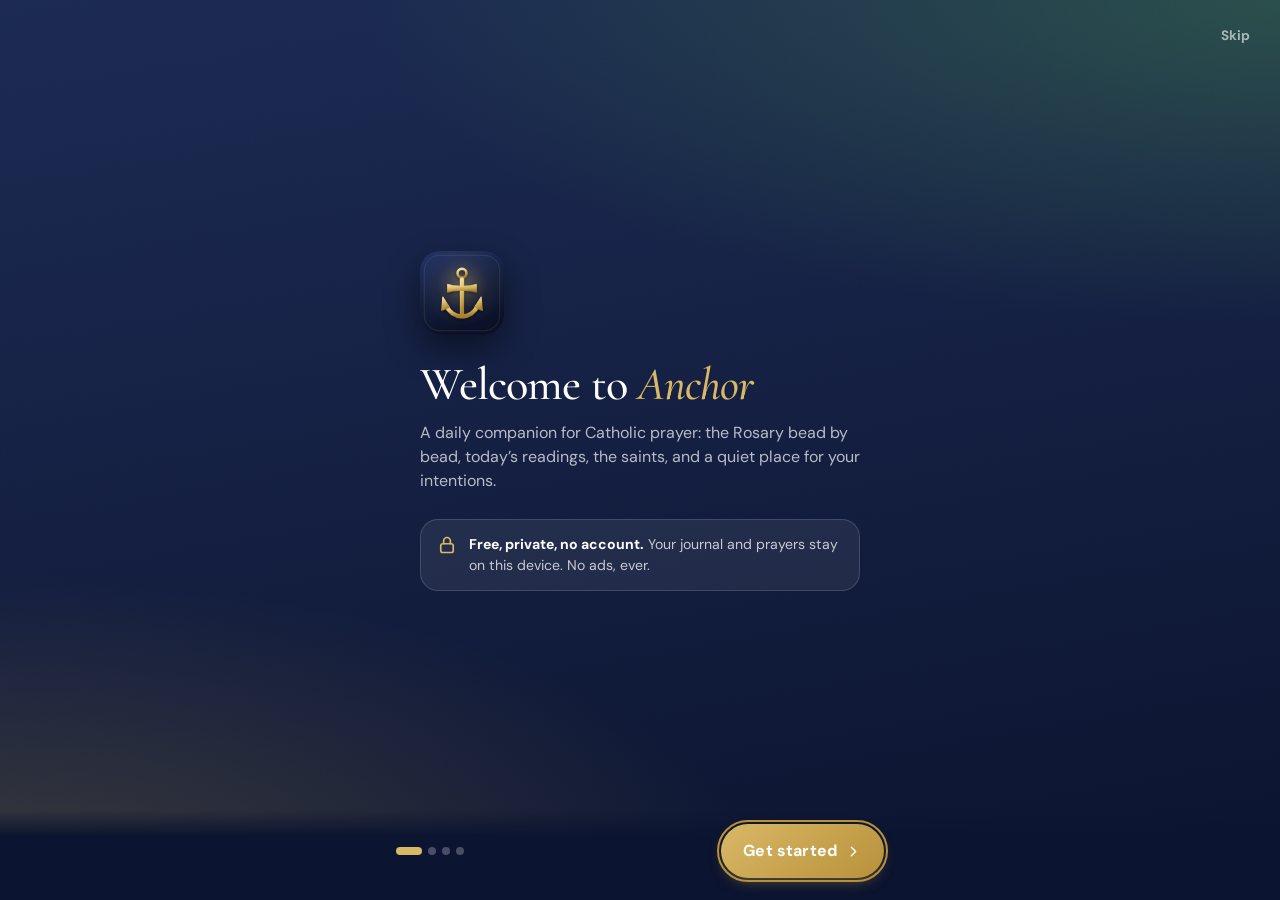
==== commit 275d2775: "Test switch: ?today=YYYY-MM-DD fakes the date on local addresses Lets the Advent journey, Gaudete, C" ====
--- a/index.html
+++ b/index.html
@@ -1,58 +1,164 @@
 <!DOCTYPE html>
-<html lang="en">
+<html lang="en" data-theme="auto" data-size="m" data-lit="green">
 <head>
-  <meta charset="UTF-8" />
-  <meta name="viewport" content="width=device-width, initial-scale=1.0, viewport-fit=cover" />
-  <meta name="theme-color" content="#14203f" />
-  <meta name="robots" content="noindex" />
-  <title>Under maintenance — Anchor</title>
-  <meta name="description" content="Anchor is under maintenance and will be back soon." />
-  <link rel="icon" href="icons/favicon.svg" type="image/svg+xml" />
-  <link rel="apple-touch-icon" href="icons/apple-touch-icon.png" />
-  <link rel="preconnect" href="https://fonts.googleapis.com" />
-  <link rel="preconnect" href="https://fonts.gstatic.com" crossorigin />
-  <link href="https://fonts.googleapis.com/css2?family=Cinzel:wght@500&family=Cormorant+Garamond:ital,wght@0,500;1,400;1,500&family=DM+Sans:wght@400;700&display=swap" rel="stylesheet" />
-  <style>
-    * { box-sizing: border-box; margin: 0; padding: 0; }
-    html, body { height: 100%; }
-    body {
-      display: grid; place-items: center; text-align: center;
-      padding: 32px 24px;
-      font-family: 'DM Sans', -apple-system, BlinkMacSystemFont, 'Segoe UI', sans-serif;
-      color: #fff;
-      background:
-        radial-gradient(120% 60% at 50% 0%, rgba(217,184,102,.18), transparent 60%),
-        radial-gradient(100% 60% at 0% 100%, rgba(63,90,170,.3), transparent 60%),
-        linear-gradient(170deg, #1d2c56, #0b1430);
-    }
-    .mark { display: block; margin: 0 auto 24px; border-radius: 22px; box-shadow: 0 12px 30px rgba(0,0,0,.4), 0 0 60px rgba(217,184,102,.18); }
-    .eyebrow {
-      font-family: 'Cinzel', 'Cormorant Garamond', Georgia, serif;
-      font-size: 12px; letter-spacing: .22em; text-transform: uppercase;
-      color: #d9b866; margin-bottom: 14px;
-    }
-    h1 { font-family: 'Cormorant Garamond', 'Iowan Old Style', Georgia, serif; font-weight: 500; font-size: 42px; line-height: 1.05; margin-bottom: 14px; }
-    h1 em { color: #e2c57c; }
-    p { color: rgba(255,255,255,.72); line-height: 1.6; max-width: 340px; margin: 0 auto 28px; font-size: 15px; }
-    .rule { width: 56px; height: 1px; margin: 0 auto 26px; background: linear-gradient(90deg, transparent, #d9b866, transparent); }
-    blockquote { font-family: 'Cormorant Garamond', Georgia, serif; font-style: italic; font-size: 19px; color: rgba(255,255,255,.85); max-width: 320px; margin: 0 auto 32px; }
-    .contact { font-size: 13px; color: rgba(255,255,255,.5); margin-bottom: 0; }
-    .contact a { color: #d9b866; text-decoration: none; border-bottom: 1px solid rgba(217,184,102,.4); }
-  </style>
+<meta charset="UTF-8" />
+<meta name="viewport" content="width=device-width, initial-scale=1, viewport-fit=cover" />
+<meta name="theme-color" content="#14203f" />
+<title>Anchor — Catholic Prayer Companion</title>
+<meta name="description" content="Your daily Catholic prayer companion — the guided Rosary, today’s Mass readings, saints, Lectio Divina, a prayer journal, and Ask Anchor." />
+
+<!-- Google tag (gtag.js) -->
+<script async src="https://www.googletagmanager.com/gtag/js?id=G-41V16QZ641"></script>
+<script>
+  window.dataLayer = window.dataLayer || [];
+  function gtag(){dataLayer.push(arguments);}
+  gtag('js', new Date());
+  // The app reports its own page views, one per screen, tab and sheet (see js/analytics.js).
+  gtag('config', 'G-41V16QZ641', { send_page_view: false });
+</script>
+
+<!-- Testing only: ?today=2026-12-13 makes the app act as if it's that date (Advent days, Christmas, liturgical day).
+     Works on localhost and home-network addresses, never on the live site. It sticks for this tab; ?today=off clears it. -->
+<script>
+  (function () {
+    if (!/^(localhost|127\.|10\.|192\.168\.|172\.(1[6-9]|2\d|3[01])\.)|\.local$/.test(location.hostname)) return;
+    try {
+      var m = /[?&]today=([^&]+)/.exec(location.search);
+      if (m) m[1] === 'off' ? sessionStorage.removeItem('anchor:today') : sessionStorage.setItem('anchor:today', m[1]);
+      var d = sessionStorage.getItem('anchor:today');
+      if (!d || !/^\d{4}-\d{2}-\d{2}$/.test(d)) return;
+      var R = Date, now = new R(), target = new R(d + 'T00:00:00');
+      target.setHours(now.getHours(), now.getMinutes(), now.getSeconds());
+      var off = target - now;
+      window.Date = class extends R { constructor(...a) { a.length ? super(...a) : super(R.now() + off); } static now() { return R.now() + off; } };
+      document.addEventListener('DOMContentLoaded', function () {
+        var b = document.createElement('div');
+        b.textContent = 'Test date: ' + new Date().toDateString() + ' · ?today=off to stop';
+        b.style.cssText = 'position:fixed;left:50%;top:calc(env(safe-area-inset-top) + 4px);transform:translateX(-50%);z-index:999;padding:4px 10px;border-radius:999px;background:#b03a43;color:#fff;font:600 11px/1.4 system-ui,sans-serif;pointer-events:none;white-space:nowrap';
+        document.body.append(b);
+      });
+    } catch (e) {}
+  })();
+</script>
+
+<!-- Apply saved theme before first paint (no flash) -->
+<script>
+  (function () {
+    try {
+      var g = function (k) { var v = localStorage.getItem('anchor:' + k); return v ? JSON.parse(v) : null; };
+      var r = document.documentElement;
+      var legacyDark = localStorage.getItem('darkMode');
+      r.dataset.theme = g('theme') || (legacyDark === 'true' ? 'dark' : 'auto');
+      r.dataset.size = g('size') || 'm';
+      r.dataset.lit = g('lastLit') || 'green';
+    } catch (e) {}
+  })();
+</script>
+
+<!-- PWA -->
+<link rel="canonical" href="https://faithanchor.net/" />
+<link rel="manifest" href="manifest.json" />
+<meta name="apple-mobile-web-app-capable" content="yes" />
+<meta name="mobile-web-app-capable" content="yes" />
+<meta name="apple-mobile-web-app-status-bar-style" content="black-translucent" />
+<meta name="apple-mobile-web-app-title" content="Anchor" />
+<link rel="apple-touch-icon" href="icons/apple-touch-icon.png" />
+<link rel="icon" href="icons/favicon.svg" type="image/svg+xml" />
+<link rel="icon" href="icons/favicon-32.png" type="image/png" sizes="32x32" />
+
+<!-- Open Graph -->
+<meta property="og:type" content="website" />
+<meta property="og:site_name" content="Anchor" />
+<meta property="og:locale" content="en_US" />
+<meta property="og:title" content="Anchor — Catholic Prayer Companion" />
+<meta property="og:description" content="Pray the Rosary bead by bead, read today’s Mass readings, meet the saints, and keep a prayer journal." />
+<meta property="og:url" content="https://faithanchor.net/" />
+<meta property="og:image" content="https://faithanchor.net/icons/og-image.jpg" />
+<meta property="og:image:secure_url" content="https://faithanchor.net/icons/og-image.jpg" />
+<meta property="og:image:type" content="image/jpeg" />
+<meta property="og:image:width" content="1200" />
+<meta property="og:image:height" content="630" />
+<meta property="og:image:alt" content="Anchor — a gold anchor-cross on navy, with the words Catholic Prayer Companion" />
+
+<!-- Twitter Card -->
+<meta name="twitter:card" content="summary_large_image" />
+<meta name="twitter:title" content="Anchor — Catholic Prayer Companion" />
+<meta name="twitter:description" content="Pray the Rosary bead by bead, read today’s Mass readings, meet the saints, and keep a prayer journal." />
+<meta name="twitter:image" content="https://faithanchor.net/icons/og-image.jpg" />
+<meta name="twitter:image:alt" content="Anchor — a gold anchor-cross on navy, with the words Catholic Prayer Companion" />
+
+<!-- Structured data for search engines -->
+<script type="application/ld+json">
+{
+  "@context": "https://schema.org",
+  "@type": "WebApplication",
+  "name": "Anchor",
+  "alternateName": "Anchor — Catholic Prayer Companion",
+  "url": "https://faithanchor.net/",
+  "description": "A free daily Catholic prayer companion: the guided Rosary, today’s Mass readings, saints, Lectio Divina, a prayer journal, and Ask Anchor.",
+  "applicationCategory": "LifestyleApplication",
+  "operatingSystem": "Any (web browser; installable on iPhone, Android and desktop)",
+  "browserRequirements": "Requires JavaScript",
+  "inLanguage": "en",
+  "isAccessibleForFree": true,
+  "offers": { "@type": "Offer", "price": "0", "priceCurrency": "USD" },
+  "image": "https://faithanchor.net/icons/og-image.jpg",
+  "screenshot": "https://faithanchor.net/screenshots/hero.webp",
+  "author": { "@type": "Person", "name": "William Cain", "url": "https://williamcain.net" }
+}
+</script>
+
+<link rel="preconnect" href="https://fonts.googleapis.com">
+<link rel="preconnect" href="https://fonts.gstatic.com" crossorigin>
+<link href="https://fonts.googleapis.com/css2?family=Cinzel:wght@500;600;700&family=Cormorant+Garamond:ital,wght@0,400;0,500;0,600;0,700;1,400;1,500&family=DM+Sans:opsz,wght@9..40,400;9..40,500;9..40,600;9..40,700;9..40,800&display=swap" rel="stylesheet">
+<link rel="stylesheet" href="css/tokens.css" />
+<link rel="stylesheet" href="css/app.css" />
+<link rel="stylesheet" href="css/doc.css" />
+<link rel="modulepreload" href="js/app.js" />
+<link rel="modulepreload" href="js/screens/today.js" />
 </head>
 <body>
-  <main>
-    <img class="mark" src="icons/icon.svg" alt="" width="88" height="88">
-    <div class="eyebrow">Anchor</div>
-    <h1>Under <em>maintenance</em></h1>
-    <p>We’re making some improvements and will be back soon. Your journal and streaks are saved on your device and will be waiting for you.</p>
-    <div class="rule"></div>
-    <blockquote>“Be still, and know that I am God.”<br><span style="font-size:15px;opacity:.7">Psalm 46:10</span></blockquote>
-    <p class="contact">Questions? <a href="mailto:contact@williamcain.net">contact@williamcain.net</a></p>
-  </main>
-  <script>
-    // Retire the app's service worker on devices that still have it, so they see this page, not a cached app.
-    if ('serviceWorker' in navigator) navigator.serviceWorker.getRegistrations().then(rs => rs.forEach(r => r.update().catch(() => {})));
-  </script>
+  <!-- Shared SVG paint servers -->
+  <svg width="0" height="0" style="position:absolute" aria-hidden="true">
+    <defs>
+      <linearGradient id="ringGrad" x1="0" y1="0" x2="1" y2="1">
+        <stop offset="0%" stop-color="#e6c77d"/><stop offset="100%" stop-color="#b8913a"/>
+      </linearGradient>
+      <radialGradient id="sealGold" cx="35%" cy="30%" r="80%">
+        <stop offset="0%" stop-color="#f6e0a3"/><stop offset="55%" stop-color="#c9a449"/><stop offset="100%" stop-color="#8a6825"/>
+      </radialGradient>
+    </defs>
+  </svg>
+
+  <div class="app">
+    <main>
+      <section class="screen" data-screen="today" aria-label="Today"></section>
+      <section class="screen" data-screen="pray" aria-label="Pray"></section>
+      <section class="screen" data-screen="ask" aria-label="Ask Anchor"></section>
+      <section class="screen" data-screen="journal" aria-label="Journal"></section>
+      <section class="screen" data-screen="me" aria-label="Me"></section>
+    </main>
+    <nav class="tabbar" aria-label="Main"></nav>
+  </div>
+
+  <div class="sheet-wrap" id="sheet" aria-hidden="true">
+    <div class="sheet-scrim"></div>
+    <div class="sheet" role="dialog" aria-modal="true" aria-labelledby="sheet-title">
+      <div class="sheet-grab" aria-hidden="true"></div>
+      <div class="sheet-head">
+        <button class="icon-btn sheet-back" aria-label="Back" hidden></button>
+        <h2 class="sheet-title" id="sheet-title"></h2>
+        <button class="icon-btn sheet-close" aria-label="Close"></button>
+      </div>
+      <div class="sheet-body"></div>
+      <div class="sheet-foot" hidden></div>
+    </div>
+  </div>
+
+  <div class="toast" id="toast" role="status" aria-live="polite"></div>
+
+  <noscript><p style="padding:24px;text-align:center;font-family:sans-serif">Anchor needs JavaScript to run.</p></noscript>
+
+  <script type="module" src="js/app.js"></script>
 </body>
 </html>
--- a/css/tokens.css
+++ b/css/tokens.css
@@ -0,0 +1,120 @@
+/* ==========================================================================
+   Anchor design tokens
+   Light / dark themes, liturgical colors, type scale.
+   ========================================================================== */
+
+:root {
+  /* Brand */
+  --navy:        #14203f;
+  --navy-2:      #1d2c56;
+  --gold:        #b8913a;
+  --gold-2:      #d9b866;
+  --gold-3:      #f3e6c3;
+
+  /* Surfaces (light) */
+  --bg:          #f4efe4;
+  --surface:     #fffdf8;
+  --surface-2:   #f3ede1;
+  --surface-3:   #ebe3d3;
+  --ink:         #1f1d1a;
+  --ink-2:       #5c574d;
+  --ink-3:       #948d80;
+  --line:        #e5ddcc;
+  --line-2:      #d8ceb9;
+  --on-accent:   #ffffff;
+
+  --shadow-1: 0 1px 2px rgba(20,32,63,.06), 0 2px 8px rgba(20,32,63,.05);
+  --shadow-2: 0 4px 14px rgba(20,32,63,.08), 0 12px 32px rgba(20,32,63,.08);
+  --shadow-3: 0 18px 50px rgba(20,32,63,.22);
+
+  /* Liturgical color (overridden by [data-lit]) */
+  --lit:       #3f7d4e;
+  --lit-soft:  rgba(63,125,78,.14);
+  --lit-name:  'Green';
+
+  /* Type */
+  --scale: 1;
+  --font-display: 'Cormorant Garamond', 'Iowan Old Style', Georgia, serif;
+  --font-ui: 'DM Sans', -apple-system, BlinkMacSystemFont, 'Segoe UI', sans-serif;
+  --font-caps: 'Cinzel', 'Cormorant Garamond', Georgia, serif;
+
+  /* Shape & motion */
+  --r-sm: 12px;
+  --r-md: 18px;
+  --r-lg: 26px;
+  --r-xl: 34px;
+  --ease: cubic-bezier(.2,.8,.2,1);
+  --spring: cubic-bezier(.34,1.56,.64,1);
+  --dur: .32s;
+
+  --safe-top: env(safe-area-inset-top, 0px);
+  /* Deliberately 0: reserving the iPhone home-indicator inset floated the tab bar
+     and sheets ~34px up with dead space beneath. Content sits flush to the bottom. */
+  --safe-bottom: 0px;
+  --nav-h: 84px;
+
+  /* Paper grain, used on heroes and the page background */
+  --grain: url("data:image/svg+xml,%3Csvg xmlns='http://www.w3.org/2000/svg' width='160' height='160'%3E%3Cfilter id='n'%3E%3CfeTurbulence type='fractalNoise' baseFrequency='.85' numOctaves='3' stitchTiles='stitch'/%3E%3CfeColorMatrix values='0 0 0 0 0 0 0 0 0 0 0 0 0 0 0 0 0 0 .55 0'/%3E%3C/filter%3E%3Crect width='100%25' height='100%25' filter='url(%23n)' opacity='.5'/%3E%3C/svg%3E");
+
+  color-scheme: light;
+}
+
+/* ---------- Dark theme ---------- */
+:root[data-theme="dark"] {
+  --bg:        #0a0f1e;
+  --surface:   #131a30;
+  --surface-2: #19223d;
+  --surface-3: #212c4c;
+  --ink:       #f1ece0;
+  --ink-2:     #b0b5c7;
+  --ink-3:     #727a96;
+  --line:      #222c4a;
+  --line-2:    #2d3960;
+  --gold:      #d4af5a;
+  --gold-2:    #e6c77d;
+  --gold-3:    rgba(212,175,90,.16);
+  --shadow-1: 0 1px 2px rgba(0,0,0,.4);
+  --shadow-2: 0 6px 22px rgba(0,0,0,.45);
+  --shadow-3: 0 18px 60px rgba(0,0,0,.6);
+  color-scheme: dark;
+}
+@media (prefers-color-scheme: dark) {
+  :root[data-theme="auto"] {
+    --bg:        #0a0f1e;
+    --surface:   #131a30;
+    --surface-2: #19223d;
+    --surface-3: #212c4c;
+    --ink:       #f1ece0;
+    --ink-2:     #b0b5c7;
+    --ink-3:     #727a96;
+    --line:      #222c4a;
+    --line-2:    #2d3960;
+    --gold:      #d4af5a;
+    --gold-2:    #e6c77d;
+    --gold-3:    rgba(212,175,90,.16);
+    --shadow-1: 0 1px 2px rgba(0,0,0,.4);
+    --shadow-2: 0 6px 22px rgba(0,0,0,.45);
+    --shadow-3: 0 18px 60px rgba(0,0,0,.6);
+    color-scheme: dark;
+  }
+}
+
+/* ---------- Liturgical colors (vestment color of the day) ---------- */
+:root[data-lit="green"]  { --lit: #3f7d4e; --lit-soft: rgba(63,125,78,.15); }
+:root[data-lit="violet"] { --lit: #6d4f9e; --lit-soft: rgba(109,79,158,.16); }
+:root[data-lit="rose"]   { --lit: #c46b8d; --lit-soft: rgba(196,107,141,.16); }
+:root[data-lit="white"]  { --lit: #c9a449; --lit-soft: rgba(201,164,73,.18); }
+:root[data-lit="red"]    { --lit: #b03a43; --lit-soft: rgba(176,58,67,.15); }
+
+/* ---------- Text size ---------- */
+:root[data-size="s"]  { --scale: .92; }
+:root[data-size="m"]  { --scale: 1; }
+:root[data-size="l"]  { --scale: 1.1; }
+:root[data-size="xl"] { --scale: 1.22; }
+
+html { font-size: calc(16px * var(--scale)); }
+
+@media (prefers-reduced-motion: reduce) {
+  :root { --dur: .01s; }
+  *, *::before, *::after { animation-duration: .01s !important; animation-iteration-count: 1 !important; transition-duration: .01s !important; }
+}
--- a/css/app.css
+++ b/css/app.css
@@ -0,0 +1,1283 @@
+/* ==========================================================================
+   Anchor — components
+   ========================================================================== */
+
+* { box-sizing: border-box; -webkit-tap-highlight-color: transparent; }
+html, body { margin: 0; }
+html {
+  /* iOS home-screen app fix (carried over from Anchor 8.x): make the document a little
+     taller than the screen and pin the body. Without this, iOS stops drawing above the
+     home indicator and leaves a dead band at the bottom. */
+  min-height: 100%;
+  min-height: calc(100dvh + env(safe-area-inset-bottom));
+  padding: 0 env(safe-area-inset-right) env(safe-area-inset-bottom) env(safe-area-inset-left);
+  background: var(--bg);
+}
+body {
+  position: fixed; width: 100%;
+  min-height: 100vh; min-height: 100dvh;
+  font-family: var(--font-ui);
+  font-size: 1rem;
+  line-height: 1.5;
+  color: var(--ink);
+  background: var(--bg);
+  -webkit-font-smoothing: antialiased;
+  -moz-osx-font-smoothing: grayscale;
+  overflow: hidden;
+  overscroll-behavior: none;
+}
+body::before {
+  content: '';
+  position: fixed; inset: 0;
+  background-image: var(--grain);
+  opacity: .35;
+  mix-blend-mode: multiply;
+  pointer-events: none;
+  z-index: 0;
+}
+:root[data-theme="dark"] body::before { mix-blend-mode: screen; opacity: .06; }
+@media (prefers-color-scheme: dark) { :root[data-theme="auto"] body::before { mix-blend-mode: screen; opacity: .06; } }
+
+button, input, textarea, select { font: inherit; color: inherit; }
+button { cursor: pointer; }
+a { color: var(--gold); }
+:focus-visible { outline: 2.5px solid var(--gold); outline-offset: 2px; border-radius: 8px; }
+.sr-only { position: absolute; width: 1px; height: 1px; overflow: hidden; clip: rect(0 0 0 0); white-space: nowrap; }
+[hidden] { display: none !important; }
+
+/* ---------- App frame ---------- */
+.app {
+  position: relative;
+  height: 100dvh;
+  max-width: 560px;
+  margin: 0 auto;
+  overflow: hidden;
+  z-index: 1;
+}
+
+.screen {
+  position: absolute; inset: 0;
+  overflow-y: auto; overflow-x: hidden;
+  -webkit-overflow-scrolling: touch;
+  scrollbar-width: none;
+  padding-bottom: calc(var(--nav-h) + var(--safe-bottom) + 28px);
+  opacity: 0; visibility: hidden;
+  transform: translateY(8px);
+  transition: opacity var(--dur) var(--ease), transform var(--dur) var(--ease), visibility 0s var(--dur);
+}
+.screen::-webkit-scrollbar { display: none; }
+.screen.active {
+  opacity: 1; visibility: visible; transform: none;
+  transition: opacity var(--dur) var(--ease), transform var(--dur) var(--ease), visibility 0s;
+}
+.screen[data-screen="ask"] { padding-bottom: 0; overflow: hidden; display: flex; flex-direction: column; }
+
+.page { padding: 18px 18px 0; position: relative; }
+.stagger > * { opacity: 0; transform: translateY(10px); animation: rise .5s var(--ease) forwards; }
+.stagger > *:nth-child(1) { animation-delay: .02s; }
+.stagger > *:nth-child(2) { animation-delay: .07s; }
+.stagger > *:nth-child(3) { animation-delay: .12s; }
+.stagger > *:nth-child(4) { animation-delay: .17s; }
+.stagger > *:nth-child(5) { animation-delay: .22s; }
+.stagger > *:nth-child(6) { animation-delay: .27s; }
+.stagger > *:nth-child(7) { animation-delay: .32s; }
+.stagger > *:nth-child(n+8) { animation-delay: .36s; }
+@keyframes rise { to { opacity: 1; transform: none; } }
+
+/* ---------- Hero ---------- */
+.hero {
+  position: relative;
+  color: #fff;
+  padding: calc(var(--safe-top) + 18px) 22px 30px;
+  background:
+    radial-gradient(120% 90% at 100% 0%, color-mix(in srgb, var(--lit) 55%, transparent) 0%, transparent 55%),
+    radial-gradient(90% 80% at 0% 100%, rgba(201,164,73,.18) 0%, transparent 60%),
+    linear-gradient(165deg, var(--navy-2) 0%, var(--navy) 70%);
+  border-radius: 0 0 var(--r-xl) var(--r-xl);
+  overflow: hidden;
+  box-shadow: 0 14px 34px -14px rgba(20,32,63,.55);
+}
+.hero::before {
+  content: ''; position: absolute; inset: 0;
+  background-image: var(--grain); opacity: .22; mix-blend-mode: overlay; pointer-events: none;
+}
+.hero::after { /* faint rose-window circle */
+  content: ''; position: absolute; width: 300px; height: 300px; right: -110px; top: -120px;
+  border-radius: 50%;
+  border: 1px solid rgba(255,255,255,.08);
+  box-shadow: 0 0 0 26px rgba(255,255,255,.025), 0 0 0 54px rgba(255,255,255,.02);
+  pointer-events: none;
+}
+.hero > * { position: relative; z-index: 1; }
+.hero-compact { padding-bottom: 22px; }
+
+/* Missal ribbon in the day's liturgical color */
+.ribbon {
+  position: absolute !important; top: 0; right: 30px; z-index: 2 !important;
+  width: 16px; height: calc(var(--safe-top) + 64px);
+  background: linear-gradient(90deg, color-mix(in srgb, var(--lit) 80%, #000) 0%, var(--lit) 45%, color-mix(in srgb, var(--lit) 80%, #000) 100%);
+  clip-path: polygon(0 0, 100% 0, 100% 100%, 50% 82%, 0 100%);
+  box-shadow: 0 4px 10px rgba(0,0,0,.3);
+  animation: ribbon-drop .9s var(--spring) both;
+  transform-origin: top;
+}
+@keyframes ribbon-drop { from { transform: scaleY(0); } }
+
+.hero-top { display: flex; align-items: center; justify-content: space-between; gap: 12px; margin-bottom: 18px; padding-right: 30px; }
+.eyebrow {
+  font-family: var(--font-caps);
+  font-size: .68rem; font-weight: 600;
+  letter-spacing: .22em; text-transform: uppercase;
+  color: var(--gold-2);
+}
+.hero .eyebrow { color: rgba(233,203,135,.92); }
+.hero-title {
+  font-family: var(--font-display);
+  font-weight: 500;
+  font-size: 2.6rem; line-height: 1.02;
+  letter-spacing: -.02em;
+  margin: 0 0 8px;
+}
+.hero-title em { font-style: italic; color: var(--gold-2); }
+.hero-sub { margin: 0; font-size: .92rem; color: rgba(255,255,255,.66); }
+.hero-day {
+  display: flex; flex-wrap: wrap; align-items: center; gap: 8px; margin-top: 14px;
+}
+.pill {
+  display: inline-flex; align-items: center; gap: 7px;
+  padding: 6px 12px; border-radius: 999px;
+  font-size: .74rem; font-weight: 600; letter-spacing: .02em;
+  background: rgba(255,255,255,.1); border: 1px solid rgba(255,255,255,.16);
+  color: rgba(255,255,255,.9);
+  backdrop-filter: blur(8px); -webkit-backdrop-filter: blur(8px);
+}
+.pill .dot { width: 8px; height: 8px; border-radius: 50%; background: var(--lit); box-shadow: 0 0 0 2px rgba(255,255,255,.25); }
+.hero-actions { display: flex; gap: 8px; }
+.hero-btn {
+  display: inline-flex; align-items: center; justify-content: center; gap: 6px;
+  min-width: 40px; height: 40px; padding: 0 12px; border-radius: 999px;
+  background: rgba(255,255,255,.1); border: 1px solid rgba(255,255,255,.16);
+  color: #fff; font-size: .82rem; font-weight: 700;
+  transition: transform .15s var(--ease), background .2s;
+}
+.hero-btn:active { transform: scale(.94); }
+.hero-btn svg { width: 18px; height: 18px; }
+.hero-btn.flame { color: #ffd38a; }
+
+/* ---------- Section labels ---------- */
+.section-head { display: flex; align-items: baseline; justify-content: space-between; margin: 26px 4px 12px; }
+.section-title { font-family: var(--font-display); font-size: 1.45rem; font-weight: 600; margin: 0; letter-spacing: -.01em; }
+.section-link { background: none; border: 0; color: var(--gold); font-weight: 700; font-size: .8rem; padding: 4px; }
+
+/* ---------- Cards ---------- */
+.card {
+  background: var(--surface);
+  border: 1px solid var(--line);
+  border-radius: var(--r-lg);
+  padding: 20px;
+  box-shadow: var(--shadow-1);
+  margin-bottom: 14px;
+  position: relative;
+}
+.card-label {
+  display: flex; align-items: center; gap: 8px;
+  font-family: var(--font-caps);
+  font-size: .66rem; font-weight: 700; letter-spacing: .2em; text-transform: uppercase;
+  color: var(--gold);
+  margin-bottom: 12px;
+}
+.card-label::before { content: '✦'; font-size: .7rem; }
+.card-label .spacer { flex: 1; }
+.card-actions { display: flex; gap: 8px; margin-top: 14px; flex-wrap: wrap; }
+.serif { font-family: var(--font-display); }
+.muted { color: var(--ink-2); }
+.faint { color: var(--ink-3); }
+.small { font-size: .82rem; }
+
+/* Now card */
+.now-card {
+  display: flex; align-items: center; gap: 16px;
+  padding: 18px;
+  background:
+    radial-gradient(120% 140% at 0% 0%, var(--lit-soft) 0%, transparent 60%),
+    var(--surface);
+  border: 1px solid color-mix(in srgb, var(--lit) 30%, var(--line));
+  cursor: pointer;
+  margin-top: -2px;
+  transition: transform .18s var(--ease);
+}
+.now-card:active { transform: scale(.985); }
+.now-icon {
+  flex: none; width: 56px; height: 56px; border-radius: 18px;
+  display: grid; place-items: center; color: #fff;
+  background: linear-gradient(145deg, var(--gold-2), var(--gold));
+  box-shadow: 0 8px 20px -6px rgba(184,145,58,.6), inset 0 1px 0 rgba(255,255,255,.4);
+}
+.now-icon svg { width: 28px; height: 28px; }
+.now-body { flex: 1; min-width: 0; }
+.now-kicker { font-size: .7rem; font-weight: 700; letter-spacing: .14em; text-transform: uppercase; color: var(--lit); }
+:root[data-lit="white"] .now-kicker { color: var(--gold); }
+.now-title { font-family: var(--font-display); font-size: 1.45rem; font-weight: 600; line-height: 1.1; margin: 2px 0 2px; }
+.now-sub { font-size: .84rem; color: var(--ink-2); }
+.now-go {
+  flex: none; width: 42px; height: 42px; border-radius: 50%;
+  display: grid; place-items: center;
+  background: var(--navy); color: #fff;
+}
+:root[data-theme="dark"] .now-go { background: var(--gold); color: var(--navy); }
+.now-go svg { width: 18px; height: 18px; }
+
+/* Rule ring */
+.rule-card { display: grid; grid-template-columns: auto 1fr; gap: 18px; align-items: center; }
+.ring { width: 104px; height: 104px; position: relative; }
+.ring svg { width: 100%; height: 100%; transform: rotate(-90deg); }
+.ring .track { stroke: var(--surface-3); }
+.ring .fill { stroke: url(#ringGrad); stroke-linecap: round; transition: stroke-dashoffset 1s var(--ease); }
+.ring-label { position: absolute; inset: 0; display: grid; place-items: center; text-align: center; }
+.ring-num { font-family: var(--font-display); font-size: 2rem; font-weight: 600; line-height: 1; }
+.ring-of { font-size: .68rem; color: var(--ink-3); font-weight: 600; letter-spacing: .06em; text-transform: uppercase; }
+.rule-list { display: flex; flex-direction: column; gap: 4px; min-width: 0; }
+.rule-item {
+  display: flex; align-items: center; gap: 10px;
+  background: none; border: 0; padding: 6px 4px; border-radius: 10px; text-align: left;
+  font-size: .9rem; color: var(--ink);
+}
+.rule-item:active { background: var(--surface-2); }
+.rule-check {
+  flex: none; width: 22px; height: 22px; border-radius: 50%;
+  border: 1.6px solid var(--line-2);
+  display: grid; place-items: center; color: transparent;
+  transition: all .3s var(--spring);
+}
+.rule-check svg { width: 13px; height: 13px; }
+.rule-item.done .rule-check { background: var(--gold); border-color: var(--gold); color: #fff; transform: scale(1.06); }
+.rule-item.done .rule-name { color: var(--ink-3); text-decoration: line-through; text-decoration-color: var(--line-2); }
+.rule-name { flex: 1; overflow: hidden; text-overflow: ellipsis; white-space: nowrap; }
+
+/* Verse card */
+.verse-card {
+  background: linear-gradient(160deg, var(--surface) 0%, color-mix(in srgb, var(--gold-3) 40%, var(--surface)) 100%);
+  border-color: color-mix(in srgb, var(--gold) 35%, var(--line));
+  overflow: hidden;
+}
+.verse-card::before {
+  content: '\201C'; position: absolute; top: -18px; left: 10px;
+  font-family: var(--font-display); font-size: 9rem; line-height: 1;
+  color: var(--gold); opacity: .1; pointer-events: none;
+}
+.verse-text {
+  font-family: var(--font-display); font-style: italic; font-weight: 500;
+  font-size: 1.38rem; line-height: 1.45; margin: 0 0 10px; position: relative;
+}
+.verse-cite { font-size: .78rem; font-weight: 700; letter-spacing: .06em; color: var(--ink-2); text-align: right; }
+
+.reflect-text { font-family: var(--font-display); font-size: 1.2rem; line-height: 1.6; margin: 0; font-weight: 500; }
+
+/* Saint card */
+.saint-card { display: flex; gap: 16px; align-items: stretch; padding: 0; overflow: hidden; cursor: pointer; }
+.saint-art {
+  flex: none; width: 108px; min-height: 130px;
+  background: linear-gradient(160deg, var(--navy-2), var(--navy));
+  position: relative; display: grid; place-items: center;
+}
+.saint-art img { position: absolute; inset: 0; width: 100%; height: 100%; object-fit: cover; opacity: 0; transition: opacity .6s; }
+.saint-art img.loaded { opacity: 1; }
+.saint-art .glyph { font-size: 2.6rem; color: var(--gold-2); text-shadow: 0 0 24px rgba(217,184,102,.6); }
+.saint-art::after { content: ''; position: absolute; inset: 0; box-shadow: inset -20px 0 30px -20px rgba(0,0,0,.3); }
+.saint-body { padding: 16px 16px 16px 0; flex: 1; min-width: 0; display: flex; flex-direction: column; justify-content: center; }
+.saint-name { font-family: var(--font-display); font-size: 1.45rem; font-weight: 600; line-height: 1.12; margin: 0 0 4px; }
+.saint-quote { font-family: var(--font-display); font-style: italic; font-size: 1.02rem; color: var(--ink-2); margin: 6px 0 0; line-height: 1.4; }
+
+/* Readings */
+.reading { border-top: 1px solid var(--line); }
+.reading:first-of-type { border-top: 0; }
+.reading-head {
+  width: 100%; display: flex; align-items: center; gap: 12px;
+  background: none; border: 0; padding: 12px 0; text-align: left;
+}
+.reading-head .t { font-weight: 700; font-size: .92rem; }
+.reading-head .c { font-size: .78rem; color: var(--gold); font-weight: 600; }
+.reading-head .chev { margin-left: auto; width: 18px; height: 18px; color: var(--ink-3); transition: transform .25s var(--ease); }
+.reading.open .chev { transform: rotate(90deg); }
+.reading-body { display: none; padding-bottom: 14px; }
+.reading.open .reading-body { display: block; animation: rise .35s var(--ease) both; }
+.reading-text { font-family: var(--font-display); font-size: 1.15rem; line-height: 1.7; margin: 0 0 12px; }
+
+/* Week strip */
+.week { display: flex; gap: 10px; overflow-x: auto; margin: 0 -18px 14px; padding: 2px 18px 6px; scroll-padding-inline: 18px; scrollbar-width: none; scroll-snap-type: x proximity; }
+.week::after, .chips.scroll::after { content: ''; flex: 0 0 8px; }
+.week::-webkit-scrollbar { display: none; }
+.day-chip {
+  flex: none; width: 132px; scroll-snap-align: start;
+  background: var(--surface); border: 1px solid var(--line); border-radius: var(--r-md);
+  padding: 12px; position: relative; overflow: hidden; box-shadow: var(--shadow-1);
+}
+.day-chip::before { content: ''; position: absolute; left: 0; top: 0; bottom: 0; width: 4px; background: var(--c, var(--line-2)); }
+.day-chip .d { font-size: .68rem; font-weight: 700; letter-spacing: .12em; text-transform: uppercase; color: var(--ink-3); }
+.day-chip .n { font-family: var(--font-display); font-size: 1.02rem; font-weight: 600; line-height: 1.2; margin-top: 4px; display: -webkit-box; -webkit-line-clamp: 3; -webkit-box-orient: vertical; overflow: hidden; }
+.day-chip .r { font-size: .7rem; color: var(--ink-2); margin-top: 4px; }
+.day-chip.today { border-color: var(--gold); }
+
+/* Churches */
+.church { display: flex; align-items: center; gap: 12px; padding: 10px 0; border-top: 1px dashed var(--line); }
+.church:first-child { border-top: 0; }
+.church .nm { flex: 1; min-width: 0; font-weight: 600; font-size: .9rem; }
+.church .ad { font-size: .76rem; color: var(--ink-3); white-space: nowrap; overflow: hidden; text-overflow: ellipsis; }
+.church .mi { font-size: .78rem; color: var(--ink-2); font-weight: 600; }
+.church-links { display: flex; gap: 6px; }
+
+/* ---------- Buttons ---------- */
+.btn {
+  display: inline-flex; align-items: center; justify-content: center; gap: 8px;
+  padding: 11px 18px; border-radius: 999px; border: 0;
+  font-size: .88rem; font-weight: 700; letter-spacing: .01em;
+  transition: transform .15s var(--ease), box-shadow .2s, background .2s;
+  white-space: nowrap;
+}
+.btn:active { transform: scale(.96); }
+.btn:disabled { opacity: .45; pointer-events: none; }
+.btn svg { width: 17px; height: 17px; }
+.btn-primary { background: linear-gradient(140deg, var(--gold-2), var(--gold)); color: #fff; box-shadow: 0 6px 16px -6px rgba(184,145,58,.7); }
+.btn-dark { background: var(--navy); color: #fff; }
+:root[data-theme="dark"] .btn-dark { background: var(--surface-3); }
+.btn-soft { background: var(--surface-2); color: var(--ink); border: 1px solid var(--line); }
+.btn-danger { background: #b03a43; color: #fff; box-shadow: 0 6px 16px -8px rgba(176,58,67,.8); }
+.btn-ghost { background: transparent; color: var(--ink-2); }
+.btn-sm { padding: 7px 13px; font-size: .78rem; }
+.btn-block { width: 100%; }
+.btn-lg { padding: 15px 22px; font-size: 1rem; }
+
+.icon-btn {
+  width: 40px; height: 40px; border-radius: 50%;
+  display: inline-grid; place-items: center;
+  background: var(--surface-2); border: 1px solid var(--line); color: var(--ink-2);
+  transition: transform .15s var(--ease);
+  flex: none;
+}
+.icon-btn:active { transform: scale(.92); }
+.icon-btn svg { width: 18px; height: 18px; }
+.icon-btn.on { color: var(--gold); }
+
+/* Chips & segmented */
+.chips { display: flex; gap: 8px; flex-wrap: wrap; }
+.chips.scroll { flex-wrap: nowrap; overflow-x: auto; margin: 0 -18px; padding: 2px 18px 4px; scroll-padding-inline: 18px; scrollbar-width: none; }
+.chips.scroll::-webkit-scrollbar { display: none; }
+.chip {
+  flex: none; padding: 8px 14px; border-radius: 999px;
+  background: var(--surface); border: 1px solid var(--line);
+  font-size: .82rem; font-weight: 600; color: var(--ink);
+  box-shadow: var(--shadow-1);
+}
+.chip.active { background: var(--navy); color: #fff; border-color: var(--navy); }
+:root[data-theme="dark"] .chip.active { background: var(--gold); color: var(--navy); border-color: var(--gold); }
+
+.seg {
+  display: flex; padding: 4px; gap: 4px;
+  background: var(--surface-2); border: 1px solid var(--line); border-radius: 999px;
+}
+.seg button {
+  flex: 1; border: 0; background: none; padding: 8px 10px; border-radius: 999px;
+  font-size: .82rem; font-weight: 700; color: var(--ink-2);
+  transition: background .2s, color .2s, box-shadow .2s;
+}
+.seg button.active { background: var(--surface); color: var(--ink); box-shadow: var(--shadow-1); }
+.seg-hero { background: rgba(255,255,255,.08); border-color: rgba(255,255,255,.14); margin-top: 18px; }
+.seg-hero button { color: rgba(255,255,255,.7); }
+.seg-hero button.active { background: #fff; color: var(--navy); }
+
+/* Switch */
+.switch { position: relative; width: 50px; height: 30px; flex: none; }
+.switch input { position: absolute; opacity: 0; inset: 0; margin: 0; cursor: pointer; z-index: 1; }
+.switch span { position: absolute; inset: 0; border-radius: 999px; background: var(--line-2); transition: background .25s; }
+.switch span::after {
+  content: ''; position: absolute; top: 3px; left: 3px; width: 24px; height: 24px; border-radius: 50%;
+  background: #fff; box-shadow: 0 2px 6px rgba(0,0,0,.2); transition: transform .3s var(--spring);
+}
+.switch input:checked + span { background: var(--gold); }
+.switch input:checked + span::after { transform: translateX(20px); }
+.switch input:focus-visible + span { outline: 2.5px solid var(--gold); outline-offset: 2px; }
+
+/* Inputs */
+.field {
+  width: 100%; padding: 13px 16px; border-radius: var(--r-md);
+  background: var(--surface); border: 1px solid var(--line);
+  font-size: 1rem; outline: none; transition: border-color .2s, box-shadow .2s;
+}
+.field:focus { border-color: var(--gold); box-shadow: 0 0 0 4px var(--gold-3); }
+textarea.field { resize: none; line-height: 1.5; min-height: 90px; }
+.field-hero { background: rgba(255,255,255,.1); border-color: rgba(255,255,255,.2); color: #fff; }
+.field-hero::placeholder { color: rgba(255,255,255,.55); }
+.search { position: relative; }
+.search svg { position: absolute; left: 14px; top: 50%; translate: 0 -50%; width: 18px; height: 18px; color: var(--ink-3); pointer-events: none; }
+.search .field { padding-left: 42px; }
+input[type="time"].field, input[type="date"].field { padding: 8px 12px; width: auto; font-size: .9rem; }
+
+/* Rows (lists / settings) */
+.list { background: var(--surface); border: 1px solid var(--line); border-radius: var(--r-lg); overflow: hidden; box-shadow: var(--shadow-1); margin-bottom: 14px; }
+.row {
+  width: 100%; display: flex; align-items: center; gap: 14px;
+  padding: 14px 16px; background: none; border: 0; border-top: 1px solid var(--line);
+  text-align: left; color: var(--ink);
+}
+.row:first-child { border-top: 0; }
+a.row { text-decoration: none; }
+button.row:active, a.row:active, .row.tap:active { background: var(--surface-2); }
+.row-icon {
+  flex: none; width: 40px; height: 40px; border-radius: 13px;
+  display: grid; place-items: center; font-size: 1.25rem;
+  background: var(--surface-2);
+}
+.row-icon svg { width: 20px; height: 20px; color: var(--gold); }
+.row-main { flex: 1; min-width: 0; }
+.row-title { font-weight: 600; font-size: .95rem; }
+.row-sub { font-size: .8rem; color: var(--ink-3); margin-top: 1px; }
+.row-end { flex: none; color: var(--ink-3); display: flex; align-items: center; gap: 8px; }
+.row-end svg { width: 18px; height: 18px; }
+.list-label { font-family: var(--font-caps); font-size: .66rem; font-weight: 700; letter-spacing: .2em; text-transform: uppercase; color: var(--ink-3); margin: 22px 6px 8px; }
+
+/* ---------- Pray ---------- */
+.guide-grid { display: grid; grid-template-columns: 1fr 1fr; gap: 12px; margin-bottom: 14px; }
+.guide {
+  position: relative; text-align: left; overflow: hidden;
+  border: 1px solid var(--line); border-radius: var(--r-lg);
+  background: var(--surface); padding: 16px; min-height: 148px;
+  display: flex; flex-direction: column; justify-content: space-between;
+  box-shadow: var(--shadow-1);
+  transition: transform .18s var(--ease);
+}
+.guide:active { transform: scale(.97); }
+.guide .gi {
+  width: 44px; height: 44px; border-radius: 14px;
+  display: grid; place-items: center;
+  background: color-mix(in srgb, var(--gold) 12%, var(--surface)); color: var(--gold);
+}
+.guide .gi svg { width: 24px; height: 24px; }
+.guide.feature .gi { background: rgba(255,255,255,.14); color: var(--gold-2); }
+.guide .gt { font-family: var(--font-display); font-size: 1.28rem; font-weight: 600; line-height: 1.1; margin-top: 10px; }
+.guide .gs { font-size: .78rem; color: var(--ink-3); margin-top: 3px; }
+.guide .badge { position: absolute; top: 12px; right: 12px; }
+.guide.feature {
+  grid-column: span 2; min-height: 170px; color: #fff; border: 0;
+  background:
+    radial-gradient(100% 120% at 100% 0%, color-mix(in srgb, var(--lit) 60%, transparent), transparent 60%),
+    linear-gradient(150deg, var(--navy-2), var(--navy));
+}
+.guide.feature .gs { color: rgba(255,255,255,.65); }
+.guide.feature .gt { font-size: 1.7rem; }
+.guide.feature::after {
+  content: ''; position: absolute; right: -30px; bottom: -40px; width: 170px; height: 170px;
+  background: radial-gradient(circle, transparent 54%, rgba(217,184,102,.5) 55%, rgba(217,184,102,.5) 57%, transparent 58%);
+  -webkit-mask: repeating-conic-gradient(#000 0 4deg, transparent 4deg 9deg);
+          mask: repeating-conic-gradient(#000 0 4deg, transparent 4deg 9deg);
+  opacity: .8;
+}
+.badge {
+  display: inline-flex; align-items: center; gap: 4px;
+  padding: 3px 9px; border-radius: 999px; font-size: .68rem; font-weight: 800; letter-spacing: .04em;
+  background: var(--gold-3); color: var(--gold);
+}
+.guide.feature .badge { background: rgba(255,255,255,.15); color: #fff; }
+.badge.done { background: var(--gold); color: #fff; }
+
+.progress { height: 6px; border-radius: 999px; background: var(--surface-3); overflow: hidden; }
+.progress > i { display: block; height: 100%; background: linear-gradient(90deg, var(--gold-2), var(--gold)); border-radius: inherit; transition: width .6s var(--ease); }
+.dots { display: flex; gap: 5px; }
+.dots i { width: 9px; height: 9px; border-radius: 50%; background: var(--surface-3); border: 1px solid var(--line-2); }
+.dots i.on { background: var(--gold); border-color: var(--gold); }
+.dots i.today { box-shadow: 0 0 0 3px var(--gold-3); }
+
+/* Prayer reader */
+.prayer {
+  text-align: center; padding: 6px 4px 18px;
+}
+.prayer-orn { color: var(--gold); letter-spacing: .5em; font-size: .8rem; margin: 6px 0 18px; }
+.prayer p {
+  font-family: var(--font-display); font-size: calc(1.24rem * var(--reader, 1)); line-height: 1.7;
+  margin: 0 0 1.1em; font-weight: 500;
+}
+.prayer .vr { color: var(--gold); font-weight: 700; }
+.card.prayer { padding: 20px 18px 6px; }
+.prayer-tools { display: flex; justify-content: center; gap: 8px; margin-top: 4px; }
+
+/* Saints */
+.row-icon.mono {
+  font-family: var(--font-display); font-size: 1.45rem; font-weight: 600; line-height: 1;
+  color: var(--gold); background: color-mix(in srgb, var(--gold) 12%, var(--surface));
+  border: 1px solid color-mix(in srgb, var(--gold) 28%, transparent);
+}
+.link { display: inline-block; padding: 10px 0; font-weight: 600; }
+.tag { display: inline-block; padding: 2px 8px; border-radius: 999px; background: var(--surface-2); border: 1px solid var(--line); font-size: .7rem; color: var(--ink-2); margin: 2px 4px 0 0; }
+.saint-hero-img { width: 100%; max-height: 300px; object-fit: cover; border-radius: var(--r-md); margin-bottom: 14px; background: var(--surface-2); }
+
+/* ---------- Bottom tab bar ---------- */
+.tabbar {
+  position: fixed; left: 50%; bottom: calc(var(--safe-bottom) + 12px); translate: -50% 0;
+  width: min(calc(100% - 24px), 520px);
+  height: 68px;
+  display: flex; align-items: center; justify-content: space-around;
+  padding: 0 6px;
+  background: color-mix(in srgb, var(--surface) 82%, transparent);
+  backdrop-filter: blur(22px) saturate(1.4); -webkit-backdrop-filter: blur(22px) saturate(1.4);
+  border: 1px solid var(--line);
+  border-radius: 26px;
+  box-shadow: var(--shadow-2);
+  z-index: 40;
+}
+.tab {
+  flex: 1; height: 100%; border: 0; background: none;
+  display: flex; flex-direction: column; align-items: center; justify-content: center; gap: 3px;
+  color: var(--ink-3); font-size: .66rem; font-weight: 700; letter-spacing: .02em;
+  position: relative; transition: color .2s;
+}
+.tab svg { width: 23px; height: 23px; transition: transform .3s var(--spring); }
+.tab.active { color: var(--ink); }
+.tab.active svg { transform: translateY(-1px) scale(1.06); color: var(--gold); }
+.tab.active::after { content: ''; position: absolute; bottom: 7px; width: 4px; height: 4px; border-radius: 50%; background: var(--gold); }
+.tab-ask { flex: none; width: 76px; }
+.tab-ask .orb {
+  width: 58px; height: 58px; border-radius: 50%;
+  display: grid; place-items: center;
+  background: radial-gradient(circle at 30% 25%, #f4d98f 0%, var(--gold) 55%, #94702a 100%);
+  color: #fff;
+  box-shadow: 0 10px 24px -6px rgba(184,145,58,.75), inset 0 1px 0 rgba(255,255,255,.5);
+  transform: translateY(-14px);
+  transition: transform .3s var(--spring);
+}
+.tab-ask .orb svg { width: 26px; height: 26px; color: #fff !important; }
+.tab-ask > span:last-child { margin-top: -12px; color: var(--gold); }
+.tab-ask.active .orb { transform: translateY(-16px) scale(1.05); }
+.tab-ask.active::after { display: none; }
+.tab-ask:active .orb { transform: translateY(-12px) scale(.94); }
+.tab .pip { position: absolute; top: 12px; right: calc(50% - 18px); width: 8px; height: 8px; border-radius: 50%; background: var(--lit); border: 2px solid var(--surface); }
+
+/* ---------- Sheet ---------- */
+.sheet-wrap {
+  position: fixed; inset: 0; z-index: 60;
+  display: flex; align-items: flex-end; justify-content: center;
+  pointer-events: none;
+}
+.sheet-wrap.open { pointer-events: auto; }
+.sheet-scrim { position: absolute; inset: 0; background: rgba(8,12,26,.5); opacity: 0; transition: opacity .3s var(--ease); }
+.sheet-wrap.open .sheet-scrim { opacity: 1; }
+.sheet {
+  position: relative; width: 100%; max-width: 560px;
+  max-height: calc(100dvh - var(--safe-top) - 28px);
+  background: var(--bg);
+  border-radius: 28px 28px 0 0;
+  box-shadow: var(--shadow-3);
+  transform: translateY(105%);
+  transition: transform .42s var(--ease);
+  display: flex; flex-direction: column;
+  padding-bottom: var(--safe-bottom);
+}
+.sheet-wrap.open .sheet { transform: none; }
+.sheet.full { height: 100dvh; max-height: none; border-radius: 0; padding-top: var(--safe-top); }
+.sheet-grab { padding: 10px 0 2px; display: grid; place-items: center; cursor: grab; touch-action: none; }
+.sheet-grab::before { content: ''; width: 40px; height: 5px; border-radius: 999px; background: var(--line-2); }
+.sheet.full .sheet-grab { display: none; }
+.sheet-head { display: flex; align-items: center; gap: 10px; padding: 8px 18px 10px; }
+.sheet.full .sheet-head { padding-top: 14px; }
+.sheet-title { flex: 1; min-width: 0; font-family: var(--font-display); font-size: 1.5rem; font-weight: 600; margin: 0; line-height: 1.15; overflow: hidden; text-overflow: ellipsis; white-space: nowrap; }
+.sheet-body { flex: 1; overflow-y: auto; padding: 4px 20px 26px; scrollbar-width: none; overscroll-behavior: contain; }
+.sheet-body::-webkit-scrollbar { display: none; }
+.sheet-foot { padding: 12px 18px 16px; border-top: 1px solid var(--line); display: flex; gap: 10px; background: var(--bg); }
+
+/* ---------- Toast ---------- */
+.toast {
+  position: fixed; left: 50%; top: calc(var(--safe-top) + 14px);
+  translate: -50% -140%;
+  max-width: calc(100% - 32px);
+  display: flex; align-items: center; gap: 10px;
+  background: var(--navy); color: #fff;
+  padding: 11px 18px; border-radius: 999px;
+  font-size: .86rem; font-weight: 600;
+  box-shadow: var(--shadow-3);
+  z-index: 90; transition: translate .45s var(--spring), visibility 0s .45s;
+  pointer-events: none; visibility: hidden;
+}
+.toast.show { translate: -50% 0; pointer-events: auto; visibility: visible; transition: translate .45s var(--spring); }
+.toast button { background: none; border: 0; color: var(--gold-2); font-weight: 800; padding: 0 0 0 6px; }
+:root[data-theme="dark"] .toast { background: #f1ece0; color: #14203f; }
+:root[data-theme="dark"] .toast button { color: #8a6825; }
+@media (prefers-color-scheme: dark) {
+  :root[data-theme="auto"] .toast { background: #f1ece0; color: #14203f; }
+  :root[data-theme="auto"] .toast button { color: #8a6825; }
+}
+
+/* Milestone seal overlay */
+.seal-pop { position: fixed; inset: 0; z-index: 95; display: grid; place-items: center; background: radial-gradient(circle at 50% 40%, rgba(29,44,86,.92), rgba(8,12,26,.96)); backdrop-filter: blur(8px); -webkit-backdrop-filter: blur(8px); animation: fade .3s both; }
+.seal-pop .inner { text-align: center; color: #fff; padding: 24px; animation: rise .5s var(--spring) both; }
+.seal-pop .seal { width: 140px; height: 140px; margin: 0 auto 18px; animation: seal-in .9s var(--spring) both; }
+.seal-pop h3 { font-family: var(--font-display); font-size: 2rem; margin: 0 0 6px; font-weight: 600; }
+.seal-pop p { color: rgba(255,255,255,.75); margin: 0 0 22px; }
+@keyframes seal-in { from { transform: scale(.2) rotate(-40deg); opacity: 0; } }
+@keyframes fade { from { opacity: 0; } }
+
+.seal { display: block; }
+.seal .rim { fill: url(#sealGold); }
+.seal-grid { display: grid; grid-template-columns: repeat(4, 1fr); gap: 12px 8px; }
+.seal-cell { text-align: center; background: none; border: 0; padding: 0; color: var(--ink); }
+.seal-cell .seal { width: 64px; height: 64px; margin: 0 auto 6px; }
+.seal-cell.locked .seal { filter: grayscale(1); opacity: .28; }
+.seal-cell .sn { font-size: .68rem; font-weight: 700; line-height: 1.2; color: var(--ink-2); }
+
+/* ---------- Me ---------- */
+.stats { display: grid; grid-template-columns: repeat(3, 1fr); gap: 10px; margin-top: 20px; }
+.stat { background: rgba(255,255,255,.08); border: 1px solid rgba(255,255,255,.14); border-radius: var(--r-md); padding: 12px; text-align: center; }
+.stat b { display: block; font-family: var(--font-display); font-size: 1.9rem; font-weight: 600; line-height: 1; }
+.stat span { font-size: .68rem; font-weight: 700; letter-spacing: .08em; text-transform: uppercase; color: rgba(255,255,255,.6); }
+
+.heat { display: grid; grid-auto-flow: column; grid-template-rows: repeat(7, 1fr); grid-auto-columns: 1fr; gap: 4px; }
+.heat i { aspect-ratio: 1; border-radius: 4px; background: var(--surface-3); }
+.heat i[data-l="1"] { background: color-mix(in srgb, var(--gold) 30%, var(--surface-3)); }
+.heat i[data-l="2"] { background: color-mix(in srgb, var(--gold) 55%, var(--surface-3)); }
+.heat i[data-l="3"] { background: color-mix(in srgb, var(--gold) 80%, var(--surface-3)); }
+.heat i[data-l="4"] { background: var(--gold); }
+.heat i.today { outline: 2px solid var(--ink-2); outline-offset: 1px; }
+.heat i.future { visibility: hidden; }
+.heat-legend { display: flex; justify-content: space-between; font-size: .7rem; color: var(--ink-3); margin-top: 8px; }
+
+/* ---------- Ask ---------- */
+.ask-head {
+  flex: none; display: flex; align-items: center; gap: 10px;
+  padding: calc(var(--safe-top) + 12px) 16px 12px;
+  background: color-mix(in srgb, var(--bg) 88%, transparent);
+  backdrop-filter: blur(14px); -webkit-backdrop-filter: blur(14px);
+  border-bottom: 1px solid var(--line);
+  z-index: 2;
+}
+.ask-title { flex: 1; min-width: 0; }
+.ask-title b { font-family: var(--font-display); font-size: 1.35rem; font-weight: 600; display: block; line-height: 1.1; }
+.ask-title span { font-size: .74rem; color: var(--ink-3); display: block; white-space: nowrap; overflow: hidden; text-overflow: ellipsis; }
+.ask-avatar { width: 40px; height: 40px; border-radius: 50%; display: grid; place-items: center; background: radial-gradient(circle at 30% 25%, #f4d98f 0%, var(--gold) 55%, #94702a 100%); color: #fff; flex: none; }
+.ask-avatar svg { width: 20px; height: 20px; }
+.chat { flex: 1; overflow-y: auto; padding: 18px 16px 12px; scrollbar-width: none; display: flex; flex-direction: column; gap: 14px; }
+.chat::-webkit-scrollbar { display: none; }
+.chat-empty { margin: auto 0; text-align: center; padding: 10px 4px; }
+.chat-empty .mark { width: 74px; height: 74px; margin: 0 auto 14px; border-radius: 50%; display: grid; place-items: center; background: var(--gold-3); color: var(--gold); }
+.chat-empty .mark svg { width: 34px; height: 34px; }
+.chat-empty h2 { font-family: var(--font-display); font-size: 2rem; font-weight: 600; margin: 0 0 6px; }
+.chat-empty p { color: var(--ink-2); margin: 0 auto 20px; max-width: 320px; font-size: .92rem; }
+.starters { display: grid; gap: 8px; text-align: left; }
+.starter {
+  display: flex; align-items: center; gap: 12px;
+  padding: 12px 14px; border-radius: var(--r-md);
+  background: var(--surface); border: 1px solid var(--line); box-shadow: var(--shadow-1);
+  font-size: .9rem; font-weight: 600; text-align: left;
+}
+.starter .e {
+  flex: none; width: 34px; height: 34px; border-radius: 11px;
+  display: grid; place-items: center;
+  background: color-mix(in srgb, var(--gold) 12%, var(--surface)); color: var(--gold);
+}
+.starter .e svg { width: 18px; height: 18px; }
+.msg-user {
+  align-self: flex-end; max-width: 84%;
+  background: var(--navy); color: #fff;
+  padding: 11px 15px; border-radius: 20px 20px 6px 20px;
+  font-size: .95rem; white-space: pre-wrap; word-wrap: break-word;
+  animation: rise .3s var(--ease) both; opacity: 0; transform: translateY(6px);
+}
+:root[data-theme="dark"] .msg-user { background: var(--surface-3); }
+.msg-ai {
+  align-self: stretch;
+  background: var(--surface); border: 1px solid var(--line);
+  border-radius: 6px 22px 22px 22px;
+  padding: 14px 16px 10px;
+  box-shadow: var(--shadow-1);
+  animation: rise .3s var(--ease) both; opacity: 0; transform: translateY(6px);
+}
+.msg-ai .md { font-size: .96rem; line-height: 1.62; word-wrap: break-word; }
+.msg-ai .md p { margin: 0 0 .7em; }
+.msg-ai .md ul, .msg-ai .md ol { margin: 0 0 .7em; padding-left: 1.3em; }
+.msg-ai .md li { margin: .2em 0; }
+.msg-ai .md blockquote { margin: 0 0 .7em; padding: 4px 0 4px 12px; border-left: 3px solid var(--gold); font-family: var(--font-display); font-size: 1.1rem; font-style: italic; color: var(--ink-2); }
+.msg-ai .md strong { color: var(--ink); }
+.msg-ai .md > :last-child { margin-bottom: 0; }
+.msg-ai .cursor { display: inline-block; width: 7px; height: 1em; vertical-align: -2px; background: var(--gold); border-radius: 2px; animation: blink 1s steps(2) infinite; margin-left: 2px; }
+@keyframes blink { 50% { opacity: 0; } }
+.msg-tools { display: flex; gap: 4px; margin-top: 8px; border-top: 1px solid var(--line); padding-top: 6px; }
+.msg-tools button { background: none; border: 0; color: var(--ink-3); font-size: .74rem; font-weight: 700; display: inline-flex; gap: 5px; align-items: center; padding: 6px 8px; border-radius: 8px; }
+.msg-tools button:active { background: var(--surface-2); }
+.msg-tools svg { width: 14px; height: 14px; }
+.msg-note { align-self: center; font-size: .76rem; color: var(--ink-3); text-align: center; }
+.typing { display: inline-flex; gap: 5px; padding: 4px 0 6px; }
+.typing i { width: 7px; height: 7px; border-radius: 50%; background: var(--gold); animation: bob 1.2s infinite ease-in-out; }
+.typing i:nth-child(2) { animation-delay: .15s; }
+.typing i:nth-child(3) { animation-delay: .3s; }
+@keyframes bob { 0%, 80%, 100% { transform: translateY(0); opacity: .4; } 40% { transform: translateY(-5px); opacity: 1; } }
+.composer {
+  flex: none; padding: 10px 12px calc(var(--nav-h) + var(--safe-bottom) + 18px);
+  background: linear-gradient(to top, var(--bg) 70%, transparent);
+}
+.ctx-pill {
+  display: inline-flex; align-items: center; gap: 8px; max-width: 100%;
+  margin: 0 4px 8px; padding: 6px 8px 6px 12px; border-radius: 999px;
+  background: var(--gold-3); color: var(--ink); font-size: .78rem; font-weight: 600;
+}
+.ctx-pill span { overflow: hidden; text-overflow: ellipsis; white-space: nowrap; }
+.ctx-pill button { border: 0; background: none; color: var(--ink-2); padding: 0 4px; display: grid; place-items: center; }
+.ctx-pill svg { width: 14px; height: 14px; }
+.composer-row {
+  display: flex; align-items: flex-end; gap: 8px;
+  background: var(--surface); border: 1px solid var(--line); border-radius: 26px;
+  padding: 6px 6px 6px 16px; box-shadow: var(--shadow-2);
+}
+.composer-row:focus-within { border-color: var(--gold); }
+.composer textarea {
+  flex: 1; border: 0; outline: none; background: none; resize: none;
+  padding: 9px 0; max-height: 140px; font-size: 1rem; line-height: 1.4;
+}
+.send {
+  flex: none; width: 42px; height: 42px; border-radius: 50%; border: 0;
+  background: linear-gradient(140deg, var(--gold-2), var(--gold)); color: #fff;
+  display: grid; place-items: center; transition: transform .15s var(--ease), opacity .2s;
+}
+.send:active { transform: scale(.9); }
+.send:disabled { opacity: .4; }
+.send svg { width: 19px; height: 19px; }
+.disclaimer { text-align: center; font-size: .68rem; color: var(--ink-3); margin-top: 8px; }
+.disclaimer button { background: none; border: 0; padding: 0; font: inherit; font-weight: 700; color: var(--gold); text-decoration: underline; text-underline-offset: 2px; }
+.limit-note { display: flex; gap: 12px; align-items: flex-start; padding: 4px 0; }
+.limit-note .i { flex: none; width: 36px; height: 36px; border-radius: 11px; display: grid; place-items: center; background: var(--gold-3); color: var(--gold); }
+.limit-note .i svg { width: 19px; height: 19px; }
+.limit-note b { display: block; font-family: var(--font-display); font-size: 1.2rem; font-weight: 600; line-height: 1.2; margin-bottom: 4px; }
+.limit-note p { margin: 0 0 6px; }
+.limit-note a { font-weight: 700; }
+.ai-notice { font-size: .95rem; line-height: 1.6; }
+.ai-notice p { margin: 0 0 12px; }
+.ai-notice-mark { width: 52px; height: 52px; margin: 2px auto 16px; border-radius: 16px; display: grid; place-items: center; color: #fff; background: linear-gradient(145deg, var(--gold-2), var(--gold)); }
+.ai-notice-mark svg { width: 24px; height: 24px; }
+
+/* ---------- Journal ---------- */
+.intention { padding: 16px; }
+.intention .it { font-family: var(--font-display); font-size: 1.22rem; font-weight: 600; line-height: 1.3; margin: 0; }
+.intention .meta { font-size: .76rem; color: var(--ink-3); margin-top: 6px; }
+.intention.answered { background: linear-gradient(160deg, var(--surface), color-mix(in srgb, var(--gold-3) 50%, var(--surface))); border-color: color-mix(in srgb, var(--gold) 35%, var(--line)); }
+.intention .ans { margin-top: 10px; padding: 10px 12px; border-radius: var(--r-sm); background: var(--surface-2); font-size: .88rem; }
+.intention .ans svg { width: 15px; height: 15px; vertical-align: -2px; color: var(--gold); }
+.composed { margin-top: 12px; padding: 14px 16px; border-radius: var(--r-md); background: var(--surface-2); border-left: 3px solid var(--gold); font-family: var(--font-display); font-size: 1.1rem; line-height: 1.6; white-space: pre-wrap; }
+.grat-input { display: flex; align-items: center; gap: 10px; margin-bottom: 8px; }
+.grat-input .n { width: 26px; height: 26px; flex: none; border-radius: 50%; display: grid; place-items: center; font-family: var(--font-display); font-weight: 700; background: var(--gold-3); color: var(--gold); }
+.empty { text-align: center; padding: 34px 20px; color: var(--ink-3); }
+.empty .big {
+  width: 60px; height: 60px; margin: 0 auto 12px; border-radius: 50%;
+  display: grid; place-items: center;
+  background: color-mix(in srgb, var(--gold) 12%, var(--surface)); color: var(--gold);
+}
+.empty .big svg { width: 28px; height: 28px; }
+.done-mark {
+  width: 76px; height: 76px; margin: 0 auto; border-radius: 50%;
+  display: grid; place-items: center; color: #fff;
+  background: linear-gradient(145deg, var(--gold-2), var(--gold));
+  box-shadow: 0 12px 28px -8px rgba(184,145,58,.65), inset 0 1px 0 rgba(255,255,255,.4);
+}
+.done-mark svg { width: 36px; height: 36px; }
+.empty p { margin: 0 auto; max-width: 300px; font-size: .9rem; }
+
+/* ---------- Players (rosary / chaplet / examen / lectio / timer) ---------- */
+.player { display: flex; flex-direction: column; height: 100%; min-height: 460px; }
+.player-top { text-align: center; padding: 0 6px 6px; }
+.player-mystery { font-family: var(--font-display); font-size: 1.3rem; font-weight: 600; line-height: 1.15; }
+.player-fruit { font-size: .76rem; color: var(--gold); font-weight: 700; letter-spacing: .08em; text-transform: uppercase; margin-top: 3px; }
+.beads { display: block; flex: 0 1 auto; width: 100%; max-width: 300px; min-height: 150px; max-height: 36dvh; margin: 4px auto 2px; }
+.beads .b { fill: var(--surface); stroke: color-mix(in srgb, var(--ink-3) 70%, var(--ink)); stroke-width: 1.6; transition: fill .3s, stroke .3s, r .3s; }
+.beads .b.done { fill: var(--gold); stroke: color-mix(in srgb, var(--gold) 70%, #000); }
+.beads .b.cur { fill: var(--gold-2); stroke: var(--gold); filter: url(#beadGlow); }
+.beads .chain { fill: none; stroke: var(--line-2); stroke-width: 1.2; }
+.beads .cross { fill: var(--gold-3); stroke: var(--gold); stroke-width: 1.5; }
+.beads .cross.cur, .beads .cross.done { fill: var(--gold); }
+.beads .medal { fill: var(--surface); stroke: var(--gold); stroke-width: 1.5; }
+.beads .medal.cur, .beads .medal.done { fill: var(--gold-2); }
+.player-card {
+  flex: 1 1 auto; min-height: 0; overflow-y: auto; margin-top: 8px;
+  background: var(--surface); border: 1px solid var(--line); border-radius: var(--r-lg);
+  padding: 18px 18px; text-align: center; box-shadow: var(--shadow-1);
+  display: flex; flex-direction: column; justify-content: safe center;
+  cursor: pointer; user-select: none; -webkit-user-select: none;
+  touch-action: pan-y;
+  scrollbar-width: none; /* the fade at the bottom (.more) already says there's more */
+}
+.player-card::-webkit-scrollbar { display: none; }
+.player-card .k { font-size: .7rem; font-weight: 800; letter-spacing: .16em; text-transform: uppercase; color: var(--gold); margin-bottom: 8px; }
+.player-card .pt { font-family: var(--font-display); font-size: calc(1.14rem * var(--reader, 1)); line-height: 1.5; font-weight: 500; white-space: pre-line; }
+.player-card .hint { font-size: .72rem; color: var(--ink-3); margin-top: 14px; }
+.player-card.more { -webkit-mask-image: linear-gradient(#000 82%, transparent); mask-image: linear-gradient(#000 82%, transparent); }
+.player-card.flip { animation: flip .35s var(--ease); }
+@keyframes flip { from { opacity: .2; transform: translateX(var(--dir, 16px)); } }
+.count { display: inline-flex; gap: 4px; justify-content: center; margin-top: 12px; }
+.count i { width: 8px; height: 8px; border-radius: 50%; background: var(--surface-3); }
+.count i.on { background: var(--gold); }
+.player-bar { flex: none; display: flex; gap: 10px; align-items: center; padding-top: 12px; }
+.player-bar .btn-primary { flex: 1; }
+.set-picker { display: flex; justify-content: center; gap: 6px; flex-wrap: wrap; margin-bottom: 4px; }
+.set-picker .chip { padding: 6px 12px; font-size: .74rem; }
+
+.steps { display: flex; gap: 6px; justify-content: center; margin: 2px 0 16px; }
+.steps i { height: 4px; flex: 1; max-width: 46px; border-radius: 999px; background: var(--surface-3); transition: background .3s; }
+.steps i.on { background: var(--gold); }
+
+.timer-ring { width: 240px; height: 240px; margin: 10px auto 18px; position: relative; }
+.timer-ring svg { width: 100%; height: 100%; transform: rotate(-90deg); }
+.timer-ring .track { stroke: var(--surface-3); }
+.timer-ring .fill { stroke: var(--gold); stroke-linecap: round; transition: stroke-dashoffset 1s linear; }
+.timer-ring .lbl { position: absolute; inset: 0; display: grid; place-items: center; text-align: center; }
+.timer-ring .time { font-family: var(--font-display); font-size: 3.6rem; font-weight: 500; line-height: 1; font-variant-numeric: tabular-nums; }
+.timer-ring .cap { font-size: .74rem; color: var(--ink-3); font-weight: 700; letter-spacing: .1em; text-transform: uppercase; margin-top: 6px; }
+.breath { width: 14px; height: 14px; border-radius: 50%; background: var(--gold); margin: 0 auto; animation: breathe 8s ease-in-out infinite; opacity: .7; }
+@keyframes breathe { 0%, 100% { transform: scale(1); opacity: .5; } 50% { transform: scale(3.2); opacity: .15; } }
+
+.examen-item {
+  display: flex; gap: 12px; align-items: flex-start;
+  padding: 12px 14px; border-radius: var(--r-md); border: 1px solid var(--line);
+  background: var(--surface); margin-bottom: 8px; text-align: left; width: 100%;
+  transition: background .2s, border-color .2s;
+}
+.examen-item .ck { flex: none; width: 22px; height: 22px; border-radius: 50%; border: 1.6px solid var(--line-2); display: grid; place-items: center; color: transparent; margin-top: 1px; }
+.examen-item .ck svg { width: 12px; height: 12px; }
+.examen-item.on { background: var(--surface-2); border-color: var(--gold); }
+.examen-item.on .ck { background: var(--gold); border-color: var(--gold); color: #fff; }
+.examen-item .tx { font-size: .92rem; line-height: 1.45; }
+.examen-cat { font-family: var(--font-display); font-size: 1.15rem; font-weight: 600; margin: 18px 2px 8px; }
+ol.steps-list { padding-left: 1.2em; margin: 0; }
+ol.steps-list li { margin: 0 0 10px; line-height: 1.5; font-size: .92rem; }
+
+/* ---------- Onboarding ---------- */
+.onb {
+  position: fixed; inset: 0; z-index: 80;
+  display: flex; flex-direction: column;
+  color: #fff;
+  background:
+    radial-gradient(120% 60% at 100% 0%, color-mix(in srgb, var(--lit) 50%, transparent), transparent 60%),
+    radial-gradient(100% 60% at 0% 100%, rgba(201,164,73,.25), transparent 60%),
+    linear-gradient(170deg, var(--navy-2), #0b1430);
+  padding: calc(var(--safe-top) + 20px) 24px 0;
+  animation: fade .4s both;
+  overflow-y: auto;
+}
+.onb::before { content: ''; position: absolute; inset: 0; background-image: var(--grain); opacity: .2; mix-blend-mode: overlay; pointer-events: none; }
+.onb > * { position: relative; }
+.onb-skip { align-self: flex-end; background: none; border: 0; color: rgba(255,255,255,.6); font-weight: 700; font-size: .85rem; padding: 6px; }
+.onb-step { flex: 1 0 auto; display: flex; flex-direction: column; justify-content: center; max-width: 440px; width: 100%; margin: 0 auto; animation: rise .5s var(--ease) both; opacity: 0; transform: translateY(10px); }
+.onb-mark { width: 84px; height: 84px; margin-bottom: 26px; border-radius: 20px; box-shadow: 0 14px 34px rgba(0,0,0,.45); }
+.onb h1 { font-family: var(--font-display); font-weight: 500; font-size: 2.9rem; line-height: 1.02; margin: 0 0 12px; letter-spacing: -.02em; }
+.onb h1 em { color: var(--gold-2); }
+.onb p.lead { color: rgba(255,255,255,.7); font-size: 1rem; margin: 0 0 26px; }
+.onb-foot {
+  position: sticky; bottom: calc(-1 * var(--safe-bottom) - 22px); z-index: 2;
+  display: flex; align-items: center; gap: 14px;
+  margin: 20px -24px 0; padding: 14px max(24px, calc(50% - 220px)) calc(var(--safe-bottom) + 22px);
+  background: linear-gradient(to top, #0b1430 70%, transparent);
+}
+.onb-dots { display: flex; gap: 6px; flex: 1; }
+.onb-dots i { width: 8px; height: 8px; border-radius: 999px; background: rgba(255,255,255,.25); transition: width .3s var(--ease), background .3s; }
+.onb-dots i.on { width: 26px; background: var(--gold-2); }
+.onb a.btn { text-decoration: none; }
+.onb-maker {
+  width: 84px; height: 84px; margin-bottom: 22px; border-radius: 50%;
+  display: grid; place-items: center;
+  font-family: var(--font-display); font-size: 2.1rem; font-weight: 600; letter-spacing: .02em; color: #fff;
+  background: radial-gradient(circle at 30% 25%, #f4d98f 0%, var(--gold) 55%, #94702a 100%);
+  box-shadow: 0 14px 34px rgba(0,0,0,.45), inset 0 1px 0 rgba(255,255,255,.5);
+}
+.onb-link {
+  display: flex; align-items: center; gap: 14px; margin-bottom: 10px;
+  padding: 12px 16px; border-radius: var(--r-md);
+  background: rgba(255,255,255,.07); border: 1px solid rgba(255,255,255,.14);
+  color: #fff; text-decoration: none;
+}
+.onb-link:active { background: rgba(255,255,255,.12); }
+.onb-link .i { flex: none; width: 36px; height: 36px; border-radius: 11px; display: grid; place-items: center; background: rgba(217,184,102,.16); color: var(--gold-2); }
+.onb-link .i svg { width: 19px; height: 19px; }
+.onb-link .t { flex: 1; min-width: 0; }
+.onb-link b { display: block; font-size: .95rem; }
+.onb-link .t span { font-size: .78rem; color: rgba(255,255,255,.55); }
+.onb-link > svg { width: 17px; height: 17px; color: rgba(255,255,255,.45); flex: none; }
+.onb-privacy {
+  display: flex; gap: 12px; align-items: flex-start;
+  padding: 14px 16px; border-radius: var(--r-md);
+  background: rgba(255,255,255,.07); border: 1px solid rgba(255,255,255,.14);
+  font-size: .88rem; line-height: 1.5; color: rgba(255,255,255,.75);
+}
+.onb-privacy svg { flex: none; width: 20px; height: 20px; margin-top: 1px; color: var(--gold-2); }
+.onb-privacy b { color: #fff; }
+.onb-begin { display: grid; gap: 10px; }
+.onb-begin button {
+  display: flex; align-items: center; gap: 14px; width: 100%; text-align: left;
+  padding: 13px 16px; border-radius: var(--r-md);
+  background: rgba(255,255,255,.07); border: 1.5px solid rgba(255,255,255,.14); color: #fff;
+  transition: background .2s, border-color .2s, transform .15s var(--ease);
+}
+.onb-begin button:active { transform: scale(.985); background: rgba(217,184,102,.18); border-color: var(--gold-2); }
+.onb-begin .i { flex: none; width: 40px; height: 40px; border-radius: 12px; display: grid; place-items: center; background: rgba(217,184,102,.16); color: var(--gold-2); }
+.onb-begin .i svg { width: 21px; height: 21px; }
+.onb-begin .t { flex: 1; min-width: 0; }
+.onb-begin b { display: block; font-size: 1rem; }
+.onb-begin .t span { font-size: .8rem; color: rgba(255,255,255,.6); }
+.onb-begin > button > svg { width: 17px; height: 17px; flex: none; color: rgba(255,255,255,.45); }
+
+/* ---------- Install instructions (onboarding, Today card, Me → About sheet) ---------- */
+/* Walkthrough video (media/onboarding-*.mp4): onboarding, Today card, install sheet */
+.install-demo { margin: 0 0 18px; display: flex; justify-content: center; }
+.install-demo video {
+  display: block; height: clamp(200px, 33dvh, 350px); aspect-ratio: 540 / 762; max-width: 100%;
+  border-radius: 22px; background: #0f1a38 center / cover;
+  box-shadow: 0 18px 40px -18px rgba(0,0,0,.55), 0 0 0 1px rgba(255,255,255,.1);
+}
+.onb .install-demo { margin: -10px 0 20px; }
+.card .install-demo video { height: 250px; border-radius: 18px; }
+.install-steps { list-style: none; margin: 0; padding: 0; display: grid; gap: 10px; counter-reset: none; }
+.install-steps li { display: flex; gap: 12px; align-items: flex-start; font-size: .92rem; line-height: 1.6; }
+.install-steps .n {
+  flex: none; width: 26px; height: 26px; border-radius: 50%; display: grid; place-items: center;
+  font-size: .8rem; font-weight: 800; color: #fff; background: linear-gradient(145deg, var(--gold-2), var(--gold));
+}
+.ui-chip {
+  display: inline-flex; align-items: center; gap: 5px; vertical-align: middle;
+  padding: 1px 9px; border-radius: 8px; white-space: nowrap;
+  font-size: .82rem; font-weight: 700;
+  background: var(--surface-2); border: 1px solid var(--line); color: var(--ink);
+}
+.ui-chip svg { width: 15px; height: 15px; color: var(--gold); }
+.install-note { margin: 12px 0 0; font-size: .8rem; color: var(--ink-3); text-align: center; }
+.install-done { display: flex; align-items: center; gap: 8px; margin: 0; font-weight: 600; color: var(--ink-2); }
+.install-done svg { width: 18px; height: 18px; color: var(--gold); }
+.install-actions { display: grid; gap: 8px; margin-top: 16px; }
+.install-actions a.btn { text-decoration: none; }
+.onb .install-steps li { color: rgba(255,255,255,.85); }
+.onb .ui-chip { background: rgba(255,255,255,.1); border-color: rgba(255,255,255,.2); color: #fff; }
+.onb .ui-chip svg { color: var(--gold-2); }
+.onb .install-note, .onb .install-done { color: rgba(255,255,255,.6); }
+.onb .btn-soft { background: rgba(255,255,255,.1); color: #fff; }
+
+/* ---------- In-app browser banner (Instagram, Facebook, TikTok…) ---------- */
+.app { margin-top: var(--inapp-h, 0px); height: calc(100dvh - var(--inapp-h, 0px)); }
+.inapp-banner {
+  position: fixed; top: 0; left: 0; right: 0; z-index: 70;
+  display: flex; align-items: center; gap: 10px;
+  padding: calc(var(--safe-top) + 10px) 12px 10px 14px;
+  background: linear-gradient(160deg, var(--navy-2), var(--navy)); color: #fff;
+  box-shadow: 0 6px 20px rgba(0,0,0,.25);
+  animation: fade .3s both;
+}
+.inapp-banner .i { flex: none; width: 34px; height: 34px; border-radius: 10px; display: grid; place-items: center; background: rgba(217,184,102,.18); color: var(--gold-2); }
+.inapp-banner .i svg { width: 18px; height: 18px; }
+.inapp-banner .t { flex: 1; min-width: 0; font-size: .78rem; line-height: 1.35; color: rgba(255,255,255,.7); }
+.inapp-banner .t b { display: block; font-size: .88rem; color: #fff; }
+.inapp-banner .go { flex: none; border: 0; border-radius: 999px; padding: 7px 13px; font-weight: 700; font-size: .8rem; background: var(--gold-2); color: var(--navy); }
+.inapp-banner .x { flex: none; border: 0; background: none; color: rgba(255,255,255,.6); padding: 6px; display: grid; place-items: center; }
+.inapp-banner .x svg { width: 16px; height: 16px; }
+
+/* ---------- One-time pop-up (donation ask) ---------- */
+.nudge {
+  position: fixed; inset: 0; z-index: 90; display: grid; place-items: center; padding: 20px;
+  background: rgba(8,12,26,.6); backdrop-filter: blur(6px); -webkit-backdrop-filter: blur(6px);
+  animation: fade .25s both;
+}
+.nudge.out { opacity: 0; transition: opacity .25s; }
+.nudge-card {
+  position: relative; width: 100%; max-width: 380px; max-height: calc(100dvh - 40px); overflow-y: auto;
+  padding: 28px 22px 18px; border-radius: var(--r-lg); text-align: center; color: #fff;
+  background:
+    radial-gradient(120% 80% at 100% 0%, rgba(217,184,102,.25), transparent 60%),
+    linear-gradient(165deg, var(--navy-2), #0b1430);
+  box-shadow: var(--shadow-3);
+  opacity: 0; transform: translateY(14px);
+  animation: rise .45s var(--spring) both;
+}
+.nudge-x { position: absolute; top: 10px; right: 10px; color: rgba(255,255,255,.6); background: none; }
+.nudge-mark {
+  width: 64px; height: 64px; margin: 0 auto 14px; border-radius: 50%; display: grid; place-items: center; color: #fff;
+  background: radial-gradient(circle at 30% 25%, #f4d98f 0%, var(--gold) 55%, #94702a 100%);
+  box-shadow: 0 12px 28px rgba(0,0,0,.4), inset 0 1px 0 rgba(255,255,255,.5);
+}
+.nudge-mark svg { width: 30px; height: 30px; }
+.nudge .eyebrow { color: var(--gold-2); margin-bottom: 6px; }
+.nudge h3 { font-family: var(--font-display); font-weight: 500; font-size: 1.9rem; line-height: 1.1; margin: 0 0 10px; }
+.nudge h3 em { color: var(--gold-2); }
+.nudge p { color: rgba(255,255,255,.75); font-size: .92rem; line-height: 1.55; margin: 0 0 16px; }
+.nudge-goal {
+  text-align: left; margin: 0 0 18px; padding: 12px 14px; border-radius: var(--r-md);
+  background: rgba(255,255,255,.07); border: 1px solid rgba(217,184,102,.3);
+}
+.nudge-goal b { display: block; font-size: .9rem; margin-bottom: 2px; }
+.nudge-goal span { font-size: .8rem; line-height: 1.45; color: rgba(255,255,255,.7); }
+.nudge-goal a { color: var(--gold-2); font-weight: 700; }
+.nudge a.btn { text-decoration: none; }
+.nudge .btn-ghost { color: rgba(255,255,255,.75); margin-top: 6px; }
+.nudge-foot { font-size: .74rem !important; color: rgba(255,255,255,.45) !important; margin: 8px 0 0 !important; }
+
+/* ---------- Skeleton ---------- */
+.skel { border-radius: 8px; background: linear-gradient(90deg, var(--surface-2) 25%, var(--surface-3) 50%, var(--surface-2) 75%); background-size: 200% 100%; animation: shimmer 1.4s infinite; color: transparent !important; }
+.skel-line { height: 14px; margin: 8px 0; }
+@keyframes shimmer { to { background-position: -200% 0; } }
+
+
+/* ---------- Support the maker ---------- */
+.donate-card {
+  display: flex; align-items: center; gap: 14px;
+  padding: 16px 18px; color: #fff; text-decoration: none;
+  background:
+    radial-gradient(120% 140% at 100% 0%, rgba(217,184,102,.28) 0%, transparent 60%),
+    linear-gradient(160deg, var(--navy-2), var(--navy));
+  border-color: rgba(217,184,102,.35);
+  transition: transform .2s var(--ease);
+}
+.donate-card:active { transform: scale(.985); }
+.donate-icon {
+  flex: none; width: 46px; height: 46px; border-radius: 15px;
+  display: grid; place-items: center; color: #fff;
+  background: linear-gradient(145deg, var(--gold-2), var(--gold));
+  box-shadow: 0 8px 20px -6px rgba(184,145,58,.6), inset 0 1px 0 rgba(255,255,255,.4);
+}
+.donate-icon svg { width: 23px; height: 23px; }
+.donate-body { flex: 1; min-width: 0; }
+.donate-body b { display: block; font-family: var(--font-display); font-weight: 600; font-size: 1.2rem; line-height: 1.15; }
+.donate-body span { display: block; margin-top: 2px; font-size: .8rem; line-height: 1.4; color: rgba(255,255,255,.7); }
+.donate-go { flex: none; color: var(--gold-2); }
+.donate-go svg { width: 18px; height: 18px; }
+
+/* ==========================================================================
+   Polish (all sizes)
+   ========================================================================== */
+/* A soft top highlight makes cards read as paper rather than flat boxes. */
+.card, .list, .guide, .starter, .day-chip { box-shadow: var(--shadow-1), inset 0 1px 0 rgba(255,255,255,.55); }
+:root[data-theme="dark"] :is(.card, .list, .guide, .starter, .day-chip) { box-shadow: var(--shadow-1), inset 0 1px 0 rgba(255,255,255,.04); }
+@media (prefers-color-scheme: dark) {
+  :root[data-theme="auto"] :is(.card, .list, .guide, .starter, .day-chip) { box-shadow: var(--shadow-1), inset 0 1px 0 rgba(255,255,255,.04); }
+}
+.hero-title { text-shadow: 0 2px 22px rgba(0,0,0,.18); }
+/* Active tab: a soft gold pill behind the icon. */
+.tab > svg { position: relative; z-index: 1; }
+.tab:not(.tab-ask).active::before {
+  content: ''; position: absolute; top: 9px; left: 50%; translate: -50% 0;
+  width: 48px; height: 31px; border-radius: 999px;
+  background: color-mix(in srgb, var(--gold) 14%, transparent);
+  animation: fade .3s var(--ease) both;
+}
+
+/* Sidebar-only pieces of the nav, and column wrappers (plain blocks on phones). */
+.nav-brand, .nav-foot, .wide-only { display: none; }
+.col { min-width: 0; }
+/* On phones the second column simply continues the first, so continue its entrance stagger too. */
+@media (max-width: 1099px) {
+  .screen[data-screen="today"] .col-side > :nth-child(1) { animation-delay: .27s; }
+  .screen[data-screen="today"] .col-side > :nth-child(2) { animation-delay: .32s; }
+  .screen[data-screen="today"] .col-side > :nth-child(n+3) { animation-delay: .36s; }
+  .screen[data-screen="me"] .col-side > :nth-child(1) { animation-delay: .12s; }
+  .screen[data-screen="me"] .col-side > :nth-child(2) { animation-delay: .17s; }
+  .screen[data-screen="me"] .col-side > :nth-child(3) { animation-delay: .22s; }
+  .screen[data-screen="me"] .col-side > :nth-child(4) { animation-delay: .27s; }
+  .screen[data-screen="me"] .col-side > :nth-child(5) { animation-delay: .32s; }
+  .screen[data-screen="me"] .col-side > :nth-child(n+6) { animation-delay: .36s; }
+}
+
+/* ==========================================================================
+   Responsive: phones (< 600px) keep the layout above untouched.
+   ========================================================================== */
+
+/* ---------- Tablet (600px+): full width, content centered ---------- */
+@media (min-width: 600px) {
+  body { background: radial-gradient(80% 60% at 50% 0%, var(--surface-2), var(--bg)); }
+  .app { max-width: none; }
+  .page { max-width: 760px; margin: 0 auto; padding: 22px 24px 0; }
+  .hero { padding-left: max(24px, calc((100% - 712px) / 2)); padding-right: max(24px, calc((100% - 712px) / 2)); }
+  .ribbon { right: max(30px, calc((100% - 712px) / 2 + 6px)); }
+  .week, .chips.scroll { margin-left: -24px; margin-right: -24px; padding-left: 24px; padding-right: 24px; scroll-padding-inline: 24px; }
+  .ask-head, .chat, .composer { padding-left: max(16px, calc((100% - 720px) / 2)); padding-right: max(16px, calc((100% - 720px) / 2)); }
+  .msg-user { max-width: 74%; }
+  .heat, .heat-legend { max-width: 420px; margin-left: auto; margin-right: auto; }
+}
+
+/* ---------- Desktop (900px+): sidebar, wide pages, dialogs ---------- */
+@media (min-width: 900px) {
+  :root { --rail: 264px; }
+
+  main { position: absolute; inset: 0 0 0 var(--rail); }
+  .screen { padding-bottom: 64px; scrollbar-width: thin; scrollbar-color: var(--line-2) transparent; }
+  .screen::-webkit-scrollbar { display: block; width: 10px; }
+  .screen::-webkit-scrollbar-thumb { background: var(--line-2); border-radius: 999px; border: 3px solid transparent; background-clip: content-box; }
+  .screen[data-screen="ask"] { padding-bottom: 0; }
+
+  /* Sidebar navigation (the phone's bottom tab bar) */
+  .tabbar {
+    left: 0; top: 0; bottom: 0; translate: none;
+    width: var(--rail); height: auto;
+    flex-direction: column; align-items: stretch; justify-content: flex-start; gap: 4px;
+    padding: calc(var(--safe-top) + 26px) 18px 24px;
+    border: 0; border-right: 1px solid var(--line); border-radius: 0;
+    background: color-mix(in srgb, var(--surface) 70%, transparent);
+    box-shadow: none;
+  }
+  .nav-brand { order: -2; display: flex; align-items: center; gap: 12px; padding: 0 8px 24px; }
+  .nav-brand img { flex: none; border-radius: 12px; box-shadow: 0 8px 18px -8px rgba(20,32,63,.6); }
+  .nav-brand b { display: block; font-family: var(--font-display); font-size: 1.6rem; font-weight: 600; line-height: 1; letter-spacing: -.01em; }
+  .nav-brand small { display: block; margin-top: 4px; font-size: .72rem; color: var(--ink-3); }
+  .tab {
+    flex: none; height: 46px; flex-direction: row; justify-content: flex-start; gap: 14px;
+    padding: 0 14px; border-radius: 14px;
+    font-size: .95rem; font-weight: 600; letter-spacing: 0; color: var(--ink-2);
+    transition: background .2s, color .2s;
+  }
+  .tab svg { width: 21px; height: 21px; }
+  .tab.active { background: var(--surface); color: var(--ink); box-shadow: var(--shadow-1); }
+  .tab.active svg { transform: none; }
+  .tab:not(.tab-ask).active::before { display: none; }
+  .tab.active::after { left: 0; top: 13px; bottom: 13px; width: 3px; height: auto; border-radius: 0 3px 3px 0; }
+  .tab-ask {
+    order: -1; width: auto; height: auto; margin: 0 0 18px; padding: 10px 14px 10px 10px; border-radius: 16px;
+    color: #fff;
+    background:
+      radial-gradient(120% 160% at 100% 0%, rgba(217,184,102,.35), transparent 60%),
+      linear-gradient(150deg, var(--navy-2), var(--navy));
+    box-shadow: 0 12px 26px -14px rgba(20,32,63,.8);
+  }
+  .tab-ask .orb { width: 38px; height: 38px; transform: none; box-shadow: 0 6px 14px -4px rgba(184,145,58,.7), inset 0 1px 0 rgba(255,255,255,.5); }
+  .tab-ask .orb svg { width: 19px; height: 19px; }
+  .tab-ask > span:last-child { margin-top: 0; color: #fff; font-weight: 700; }
+  .tab-ask.active { background: radial-gradient(120% 160% at 100% 0%, rgba(217,184,102,.5), transparent 60%), linear-gradient(150deg, var(--navy-2), var(--navy)); box-shadow: 0 0 0 2px var(--gold-2), 0 12px 26px -14px rgba(20,32,63,.8); }
+  .tab-ask.active .orb, .tab-ask:active .orb { transform: none; }
+  .wide-only { display: inline; }
+  .nav-foot {
+    display: block; margin-top: auto; padding: 18px 10px 0; border-top: 1px solid var(--line);
+    font-family: var(--font-display); font-style: italic; font-size: 1.05rem; line-height: 1.35; color: var(--ink-2);
+  }
+  .nav-foot small { display: block; margin-top: 6px; font-family: var(--font-caps); font-style: normal; font-size: .62rem; font-weight: 700; letter-spacing: .2em; text-transform: uppercase; color: var(--gold); }
+
+  /* Hero becomes a banner card */
+  .hero, .hero-compact { margin: 22px 32px 0; padding: 34px 40px 38px; border-radius: var(--r-xl); }
+  .hero-compact { padding-bottom: 30px; }
+  .hero-title { font-size: 3.4rem; }
+  .hero::after { width: 560px; height: 560px; right: -170px; top: -270px; }
+  .ribbon { right: 52px; height: 80px; }
+  .seg-hero { max-width: 420px; }
+  .stats { max-width: 560px; }
+
+  .page { max-width: none; padding: 26px 32px 0; }
+  .week, .chips.scroll { margin-left: 0; margin-right: 0; padding-left: 0; padding-right: 0; scroll-padding-inline: 0; }
+
+  /* Sheets become centered dialogs */
+  .sheet-wrap { align-items: center; padding: 24px; }
+  .sheet {
+    max-width: 620px; max-height: min(88dvh, 920px);
+    border-radius: 26px; padding-bottom: 0; overflow: hidden;
+    transform: translateY(18px) scale(.97); opacity: 0;
+    transition: transform .32s var(--ease), opacity .22s var(--ease);
+  }
+  .sheet-wrap.open .sheet { transform: none; opacity: 1; }
+  .sheet.full { max-width: 780px; height: min(92dvh, 1040px); border-radius: 26px; padding-top: 0; }
+  .sheet-grab { display: none; }
+  .sheet-head, .sheet.full .sheet-head { padding: 20px 22px 10px; }
+  .sheet-body { padding: 4px 26px 28px; }
+  .sheet-foot { padding: 14px 22px 18px; }
+
+  /* Ask: a centered reading column */
+  .ask-head, .chat, .composer { padding-left: max(28px, calc((100% - 820px) / 2)); padding-right: max(28px, calc((100% - 820px) / 2)); }
+  .ask-head { padding-top: 20px; padding-bottom: 16px; }
+  .chat { padding-top: 30px; gap: 18px; }
+  .composer { padding-bottom: 24px; }
+  .chat-empty h2 { font-size: 2.6rem; }
+  .chat-empty p { max-width: 420px; font-size: 1rem; }
+  .starters { grid-template-columns: 1fr 1fr; }
+  .msg-user { max-width: 70%; }
+  .msg-ai { padding: 18px 22px 12px; }
+  .msg-ai .md { font-size: 1rem; }
+
+  .inapp-banner { display: none; }
+  .app { margin-top: 0; height: 100dvh; }
+}
+
+/* ---------- Wide (1100px+): columns and grids ---------- */
+@media (min-width: 1100px) {
+  .hero, .hero-compact { margin-left: max(32px, calc((100% - 1240px) / 2)); margin-right: max(32px, calc((100% - 1240px) / 2)); }
+  .page { max-width: 1304px; margin: 0 auto; }
+
+  .cols { display: grid; grid-template-columns: minmax(0, 1.45fr) minmax(0, 1fr); gap: 22px; align-items: start; }
+  .screen[data-screen="me"] .cols { grid-template-columns: minmax(0, 1fr) minmax(0, 1.1fr); }
+  .col > :first-child { margin-top: 0; }
+
+  /* Today */
+  .verse-text { font-size: 1.6rem; }
+  .reflect-text { font-size: 1.3rem; }
+  .now-card { padding: 22px 24px; }
+  .now-icon { width: 64px; height: 64px; border-radius: 20px; }
+  .now-title { font-size: 1.7rem; }
+
+  /* Pray */
+  .guide-grid { grid-template-columns: repeat(4, 1fr); gap: 16px; }
+  .guide { min-height: 168px; padding: 20px; }
+  .guide.feature { min-height: 168px; }
+  .list-2 { display: grid; grid-template-columns: 1fr 1fr; }
+  .list-2 > .row:nth-child(2) { border-top: 0; }
+  .list-2 > .row:nth-child(even) { border-left: 1px solid var(--line); }
+  .screen[data-screen="pray"] [data-list] { columns: 2; column-gap: 22px; }
+  .screen[data-screen="pray"] [data-list] .list { break-inside: avoid; }
+  .screen[data-screen="pray"] [data-list] .list-label { break-after: avoid; }
+  .screen[data-screen="pray"] [data-list] > .list-label:first-child { margin-top: 4px; }
+  .screen[data-screen="pray"] .search { max-width: 560px; }
+
+  /* Journal: cards in two columns, forms and controls full width */
+  .screen[data-screen="journal"] .page { display: grid; grid-template-columns: 1fr 1fr; column-gap: 18px; align-items: start; }
+  .screen[data-screen="journal"] .page > * { grid-column: 1 / -1; }
+  .screen[data-screen="journal"] .page > :is(.intention, [data-note], div.card) { grid-column: auto; }
+  .screen[data-screen="journal"] .page > .seg { max-width: 460px; }
+
+  /* Me */
+  .seal-grid { grid-template-columns: repeat(4, 1fr); gap: 16px 10px; }
+  .seal-cell .seal { width: 72px; height: 72px; }
+}
+
+/* ---------- Mouse & trackpad: hover feedback (never on touch screens) ---------- */
+@media (hover: hover) and (pointer: fine) {
+  .card[role="button"], .guide, .starter, .donate-card, .day-chip, .onb-begin button { transition: transform .2s var(--ease), box-shadow .2s var(--ease), border-color .2s; }
+  .card[role="button"]:hover, .guide:hover, .starter:hover, .donate-card:hover { transform: translateY(-2px); box-shadow: var(--shadow-2); }
+  .starter:hover, .chip:hover { border-color: color-mix(in srgb, var(--gold) 55%, var(--line)); }
+  button.row:hover, a.row:hover, .row.tap:hover, .rule-item:hover, .reading-head:hover { background: var(--surface-2); }
+  .reading-head:hover { border-radius: 10px; }
+  .btn-primary:hover, .send:hover { filter: brightness(1.06); box-shadow: 0 10px 22px -8px rgba(184,145,58,.85); }
+  .btn-soft:hover, .icon-btn:hover { border-color: var(--line-2); color: var(--ink); }
+  .msg-tools button:hover { background: var(--surface-2); color: var(--ink-2); }
+  .onb-begin button:hover { background: rgba(255,255,255,.11); border-color: rgba(217,184,102,.6); }
+  .seal-cell:hover .seal { transform: scale(1.06); transition: transform .3s var(--spring); }
+}
+@media (min-width: 900px) and (hover: hover) {
+  .tab:not(.active):not(.tab-ask):hover { background: color-mix(in srgb, var(--surface) 65%, transparent); color: var(--ink); }
+  .tab-ask:hover { filter: brightness(1.12); }
+}
+
+/* ---------- Advent with Anchor (js/features/advent.js) ---------- */
+.advent-card {
+  background: radial-gradient(120% 140% at 0% 0%, rgba(109,79,158,.22) 0%, transparent 62%), var(--surface);
+  border-color: rgba(109,79,158,.4);
+}
+.advent-card .now-kicker, .advent-eyebrow { color: #6d4f9e; }
+:root[data-theme="dark"] .advent-card .now-kicker, :root[data-theme="dark"] .advent-eyebrow { color: #b9a0e6; }
+@media (prefers-color-scheme: dark) {
+  :root[data-theme="auto"] .advent-card .now-kicker, :root[data-theme="auto"] .advent-eyebrow { color: #b9a0e6; }
+}
+.advent-sheet.rose .advent-eyebrow { color: #c46b8d; }
+.advent-mini { flex: none; width: 78px; height: 46px; }
+.advent-mini svg { width: 100%; height: 100%; }
+.wreath { display: block; width: 100%; max-width: 340px; margin: 0 auto; overflow: visible; }
+.wreath .d-done { fill: #e2c57c; filter: drop-shadow(0 0 3px rgba(226,197,124,.9)); }
+.wreath .d-today { fill: rgba(226,197,124,.25); stroke: #e2c57c; stroke-width: 2; }
+.wreath .d-missed { fill: none; stroke: rgba(255,255,255,.6); stroke-width: 1.2; }
+.wreath .d-future { fill: rgba(255,255,255,.2); }
+.wreath .flame { transform-box: fill-box; transform-origin: 50% 100%; animation: advent-flicker 1.4s ease-in-out infinite alternate; }
+@keyframes advent-flicker { from { transform: scale(1, 1); } to { transform: scale(.94, 1.08) skewX(2deg); } }
+@media (prefers-reduced-motion: reduce) { .wreath .flame { animation: none; } }
+.advent-eyebrow { text-align: center; margin-top: 10px; }
+.advent-title { text-align: center; font-size: 2rem; font-weight: 600; line-height: 1.1; margin: 10px 0 16px; }
+.advent-verse {
+  margin: 0 0 16px; padding: 16px 18px; border-left: 3px solid var(--gold);
+  background: var(--surface-2); border-radius: 0 var(--r-md) var(--r-md) 0;
+  font-style: italic; font-size: 1.28rem; line-height: 1.45;
+}
+.advent-verse cite { display: block; margin-top: 8px; font-style: normal; font-family: var(--font-ui); font-size: .8rem; font-weight: 700; color: var(--gold); letter-spacing: .04em; }
+.advent-reflection { font-size: 1rem; line-height: 1.6; color: var(--ink-2); margin: 0 0 16px; }
+.advent-practice { margin-bottom: 0; }
+.advent-days { display: grid; grid-template-columns: repeat(7, 1fr); gap: 6px; max-width: 380px; }
+.advent-days .ad { aspect-ratio: 1; border-radius: 50%; border: 1px solid var(--line); background: var(--surface); color: var(--ink-2); font: 700 .8rem var(--font-ui); padding: 0; }
+.advent-days .ad.done { background: linear-gradient(140deg, var(--gold-2), var(--gold)); color: #fff; border-color: transparent; }
+.advent-days .ad.sel { outline: 2px solid #6d4f9e; outline-offset: 2px; }
+.advent-days .ad.locked { opacity: .35; }
--- a/css/doc.css
+++ b/css/doc.css
@@ -0,0 +1,24 @@
+/* Long-form text (FAQ, Privacy Policy). Used by faq.html / privacy.html and,
+   when those pages are opened inside the app, by the sheet that shows them. */
+.doc { font-size: .95rem; line-height: 1.7; color: var(--ink); }
+.doc .updated { font-size: .72rem; text-transform: uppercase; letter-spacing: .08em; font-weight: 700; color: var(--ink-3); margin: 0 0 14px; }
+.doc h2 { font-family: var(--font-display); font-size: 1.35rem; font-weight: 600; line-height: 1.2; margin: 26px 0 6px; }
+.doc p, .doc ul, .doc ol { margin: 0 0 12px; }
+.doc ul, .doc ol { padding-left: 1.2em; }
+.doc li { margin-bottom: 6px; }
+.doc a { color: var(--gold); font-weight: 600; }
+.doc .demos { display: grid; grid-template-columns: 1fr 1fr; gap: 12px; margin: 4px 0 14px; max-width: 520px; }
+.doc .demos figure { margin: 0; }
+.doc .demos img { display: block; width: 100%; height: auto; border-radius: 14px; background: #14203f; box-shadow: 0 10px 24px -14px rgba(0,0,0,.6); }
+.doc .demos figcaption { margin-top: 6px; text-align: center; font-size: .78rem; font-weight: 700; color: var(--ink-3); }
+.doc details { border-bottom: 1px solid var(--line); padding: 4px 0; }
+.doc details:first-of-type { border-top: 1px solid var(--line); }
+.doc summary {
+  list-style: none; cursor: pointer; padding: 12px 28px 12px 0; position: relative;
+  font-family: var(--font-display); font-size: 1.2rem; font-weight: 600; line-height: 1.25;
+}
+.doc summary::-webkit-details-marker { display: none; }
+.doc summary::after { content: '+'; position: absolute; right: 4px; top: 10px; font-family: var(--font-ui); font-weight: 400; font-size: 1.3rem; color: var(--gold); transition: transform .2s; }
+.doc details[open] summary::after { transform: rotate(45deg); }
+.doc details > :not(summary) { margin-top: 0; }
+.doc details > :last-child { margin-bottom: 14px; }
